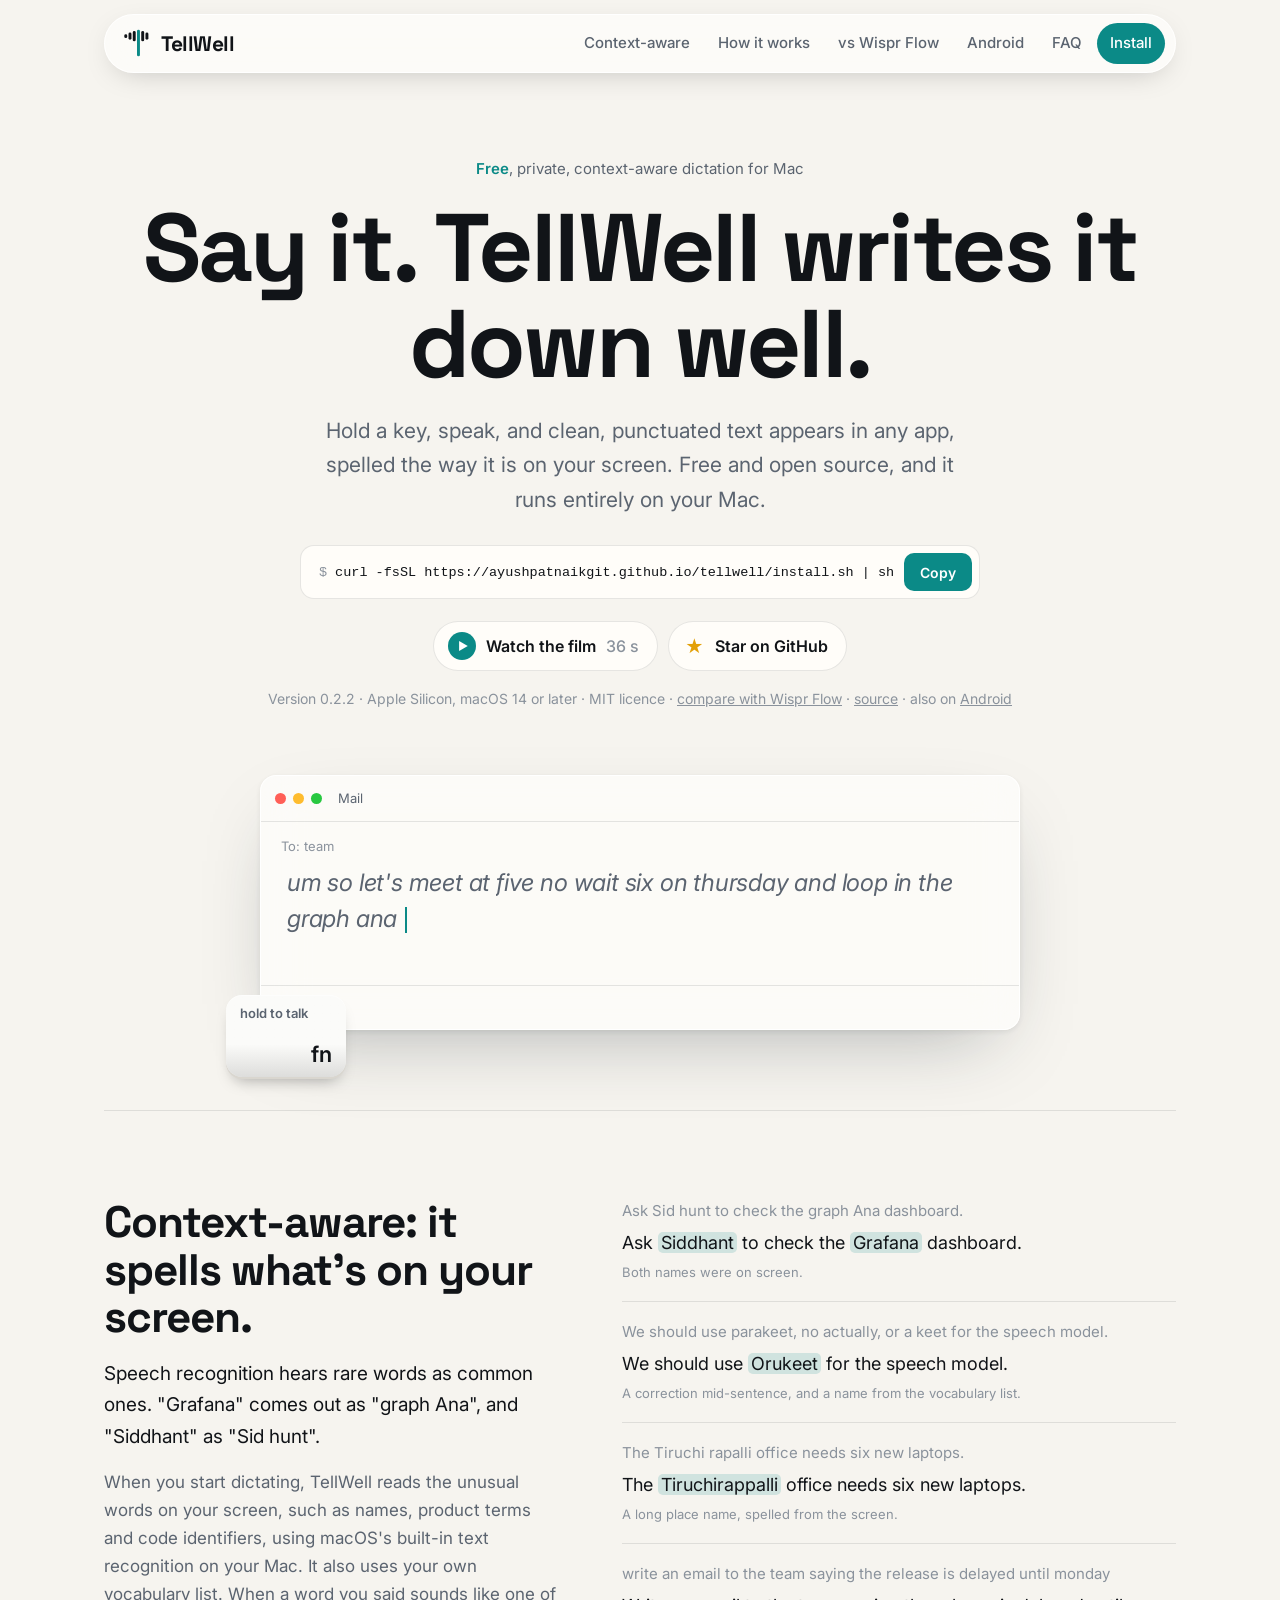
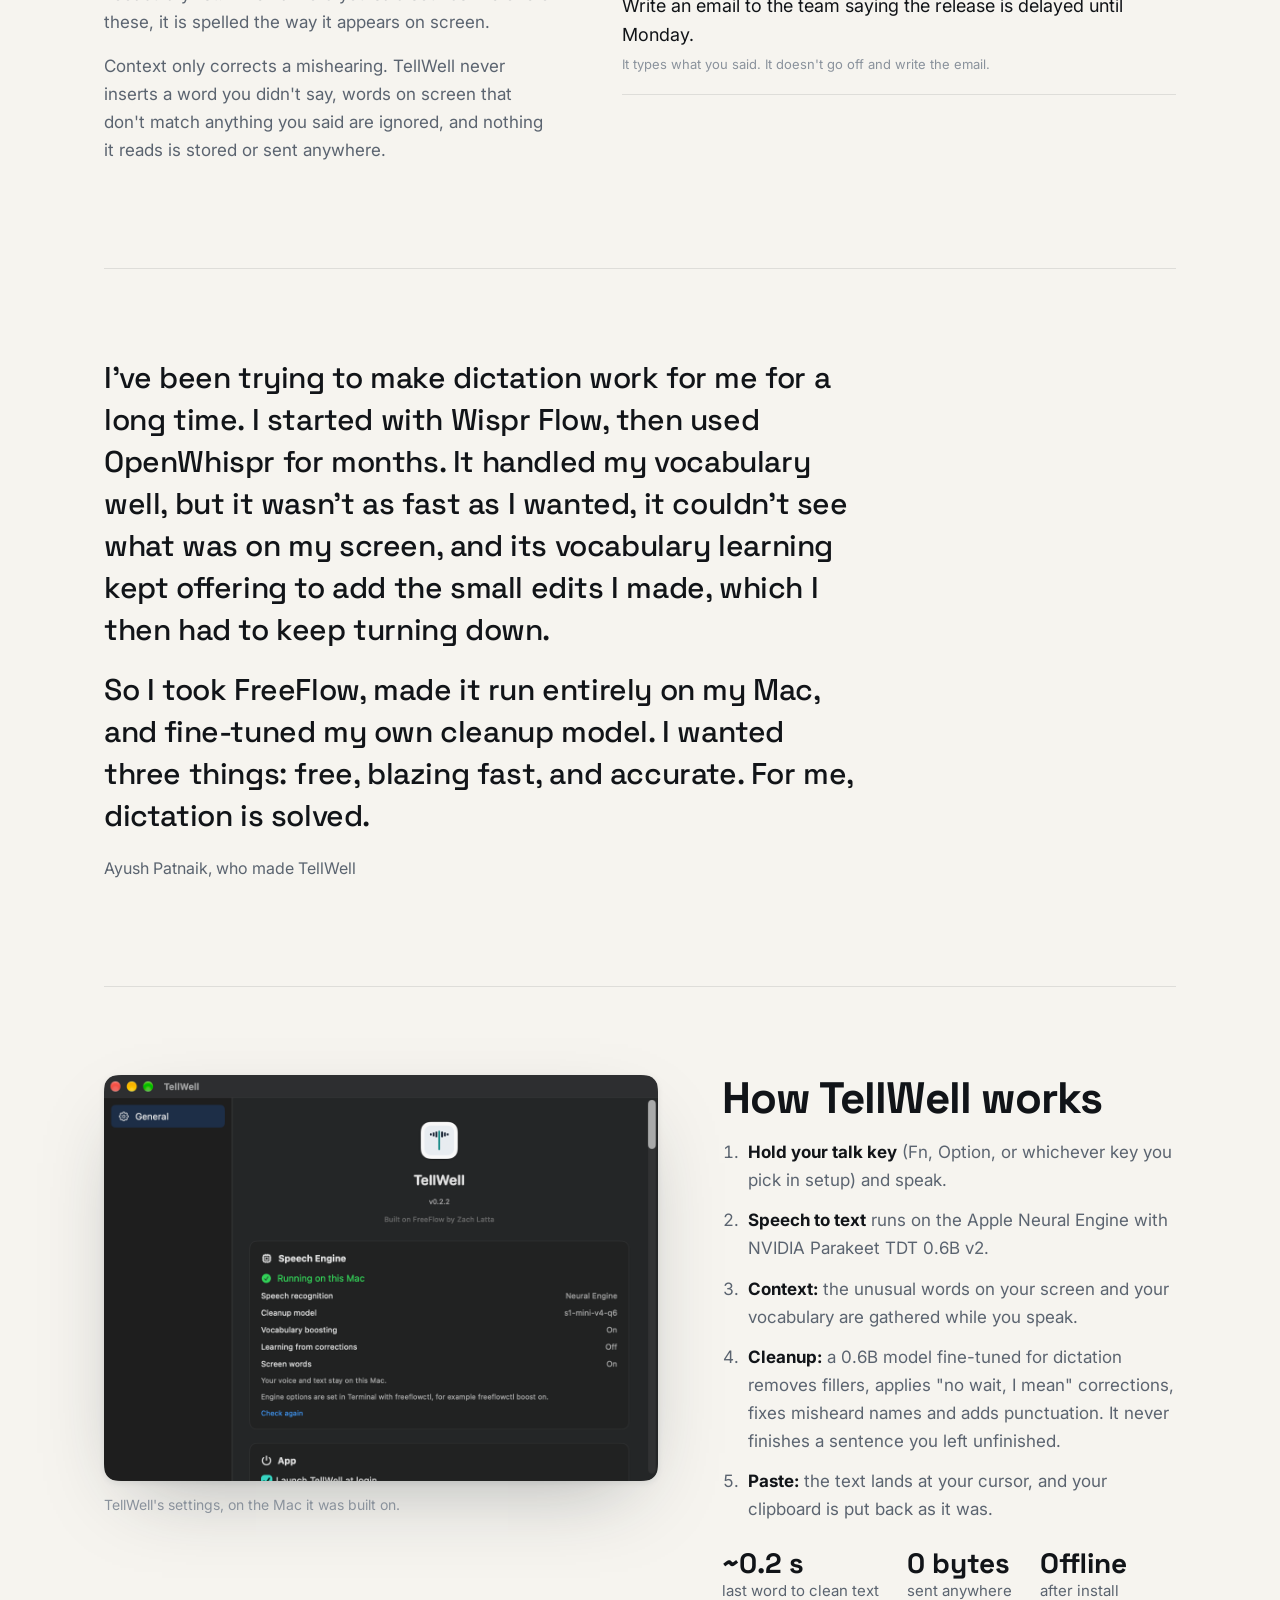
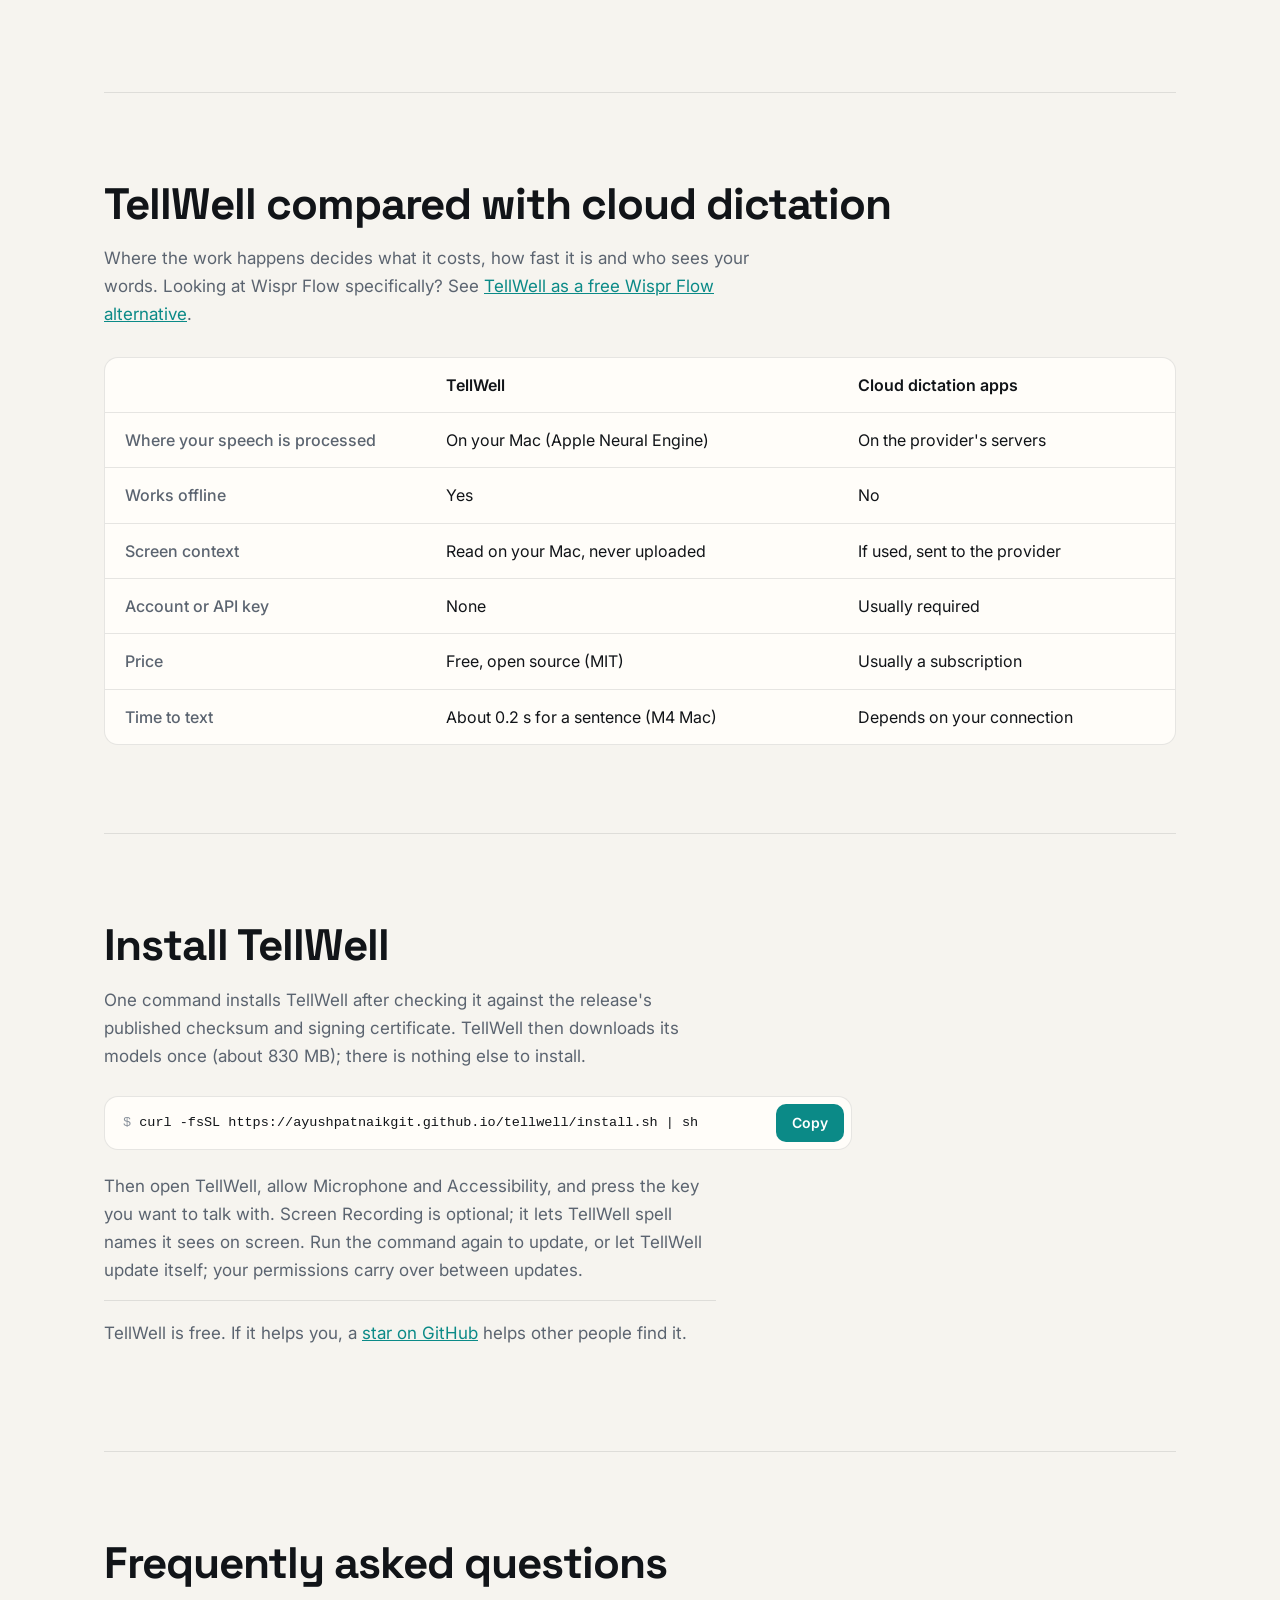
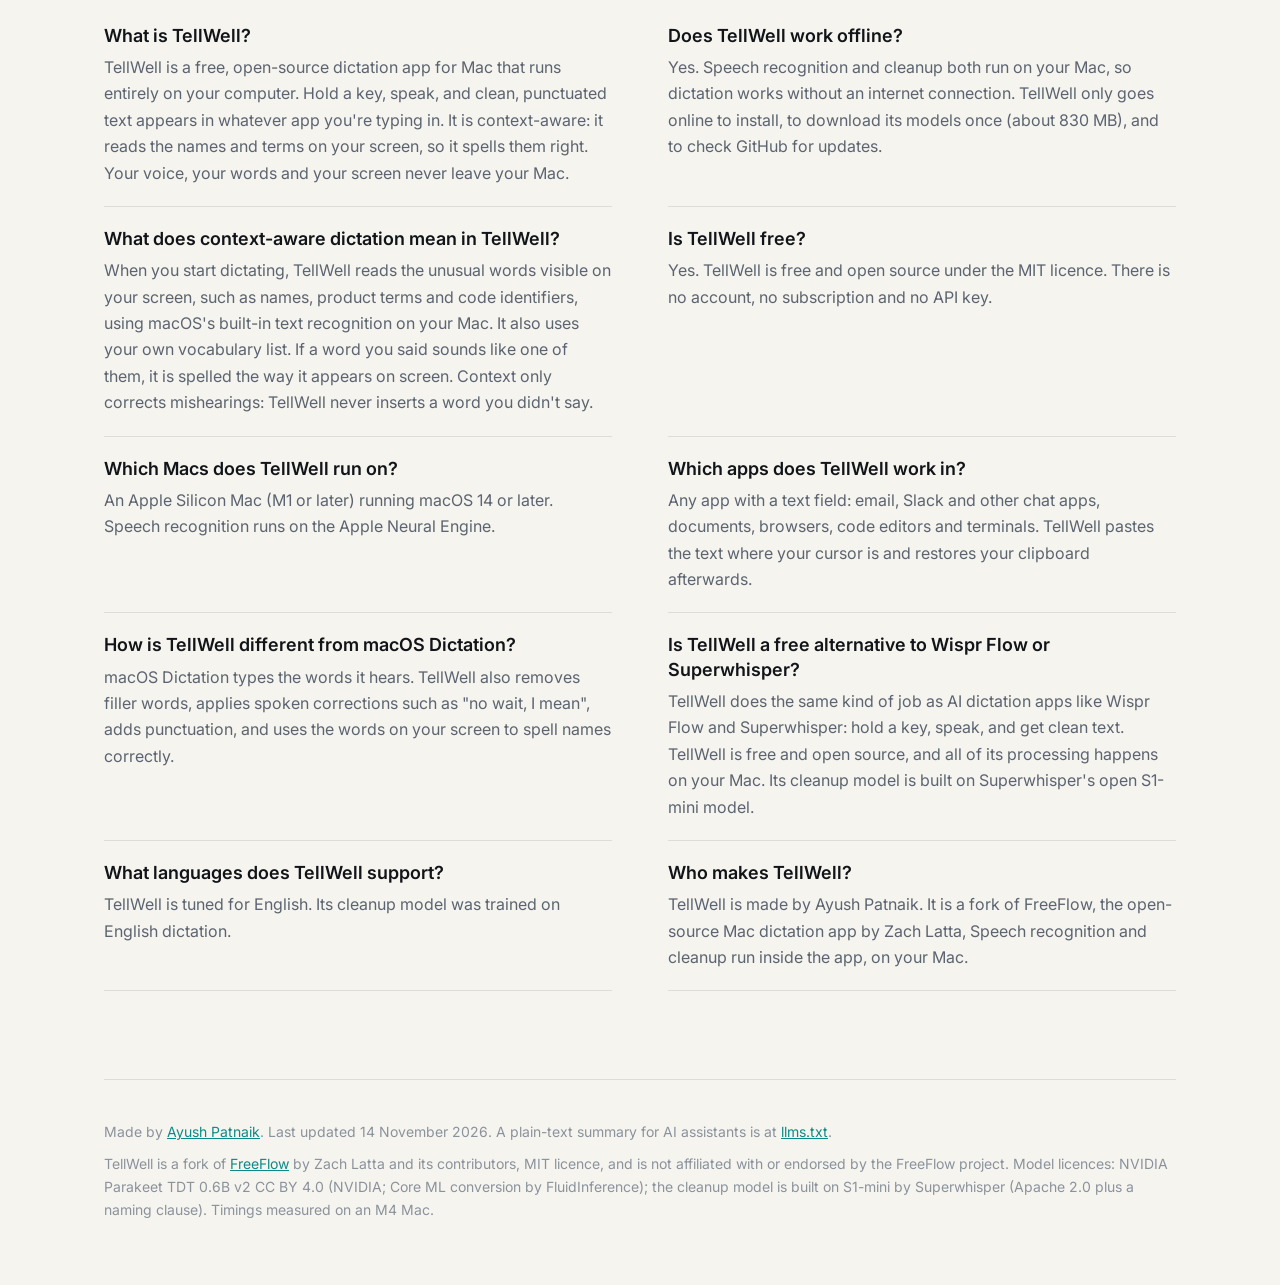
==== docs/index.html @ f181ed1b "Installer and docs: one app, no separate engine install.sh now installs only TellWell (SHA-256 of th" ====
<!doctype html>
<html lang="en">
<head>
<meta charset="utf-8">
<meta name="viewport" content="width=device-width, initial-scale=1">
<title>Free Speech to Text for Mac, Offline &amp; Context-Aware | TellWell</title>
<meta name="description" content="Free speech to text for Mac that runs offline. Hold a key, speak, and clean text appears in any app. Open source, context-aware, no account.">
<link rel="canonical" href="https://ayushpatnaikgit.github.io/tellwell/">
<meta property="og:type" content="website">
<meta property="og:site_name" content="TellWell">
<meta property="og:url" content="https://ayushpatnaikgit.github.io/tellwell/">
<meta property="og:title" content="Free Speech to Text for Mac, Offline &amp; Context-Aware | TellWell">
<meta property="og:description" content="Free speech to text for Mac that runs offline. Hold a key, speak, and clean text appears in any app. Open source, context-aware, no account.">
<meta property="og:image" content="https://ayushpatnaikgit.github.io/tellwell/og.png">
<meta property="og:image:width" content="1200">
<meta property="og:image:height" content="630">
<meta property="og:image:alt" content="TellWell: say it, and clean text appears. Free, private, context-aware dictation for Mac.">
<meta name="twitter:card" content="summary_large_image">
<meta name="twitter:title" content="Free Speech to Text for Mac, Offline &amp; Context-Aware | TellWell">
<meta name="twitter:description" content="Free speech to text for Mac that runs offline. Hold a key, speak, and clean text appears in any app. Open source, context-aware, no account.">
<meta name="twitter:image" content="https://ayushpatnaikgit.github.io/tellwell/og.png">
<meta name="author" content="Ayush Patnaik">
<meta name="theme-color" content="#0b8a87">
<script type="application/ld+json">
{
  "@context": "https://schema.org",
  "@type": "SoftwareApplication",
  "name": "TellWell",
  "url": "https://ayushpatnaikgit.github.io/tellwell/",
  "description": "TellWell is a free, open-source dictation app for Mac that runs entirely on your computer. Hold a key, speak, and clean, punctuated text appears in whatever app you're typing in. It is context-aware: it reads the names and terms on your screen, so it spells them right. Your voice, your words and your screen never leave your Mac.",
  "applicationCategory": "UtilitiesApplication",
  "applicationSubCategory": "Dictation",
  "operatingSystem": "macOS 14 or later (Apple Silicon)",
  "softwareVersion": "0.2.2",
  "dateModified": "2026-11-13",
  "isAccessibleForFree": true,
  "license": "https://opensource.org/license/mit",
  "offers": {
    "@type": "Offer",
    "price": "0",
    "priceCurrency": "USD"
  },
  "downloadUrl": "https://ayushpatnaikgit.github.io/tellwell/#install",
  "installUrl": "https://ayushpatnaikgit.github.io/tellwell/#install",
  "image": "https://ayushpatnaikgit.github.io/tellwell/og.png",
  "featureList": [
    "Offline speech-to-text on the Apple Neural Engine",
    "Context-aware: spells names and terms visible on your screen",
    "Custom vocabulary",
    "Removes filler words and applies spoken corrections",
    "Works in any app; restores your clipboard",
    "No account, subscription or API key"
  ],
  "author": {
    "@type": "Person",
    "name": "Ayush Patnaik",
    "url": "https://github.com/ayushpatnaikgit"
  },
  "isBasedOn": {
    "@type": "SoftwareApplication",
    "name": "FreeFlow",
    "url": "https://github.com/zachlatta/freeflow"
  },
  "sameAs": [
    "https://github.com/ayushpatnaikgit/tellwell"
  ]
}
</script>
<script type="application/ld+json">
{
  "@context": "https://schema.org",
  "@type": "FAQPage",
  "mainEntity": [
    {
      "@type": "Question",
      "name": "What is TellWell?",
      "acceptedAnswer": {
        "@type": "Answer",
        "text": "TellWell is a free, open-source dictation app for Mac that runs entirely on your computer. Hold a key, speak, and clean, punctuated text appears in whatever app you're typing in. It is context-aware: it reads the names and terms on your screen, so it spells them right. Your voice, your words and your screen never leave your Mac."
      }
    },
    {
      "@type": "Question",
      "name": "Does TellWell work offline?",
      "acceptedAnswer": {
        "@type": "Answer",
        "text": "Yes. Speech recognition and cleanup both run on your Mac, so dictation works without an internet connection. TellWell only goes online to install, to download its models once (about 830 MB), and to check GitHub for updates."
      }
    },
    {
      "@type": "Question",
      "name": "What does context-aware dictation mean in TellWell?",
      "acceptedAnswer": {
        "@type": "Answer",
        "text": "When you start dictating, TellWell reads the unusual words visible on your screen, such as names, product terms and code identifiers, using macOS's built-in text recognition on your Mac. It also uses your own vocabulary list. If a word you said sounds like one of them, it is spelled the way it appears on screen. Context only corrects mishearings: TellWell never inserts a word you didn't say."
      }
    },
    {
      "@type": "Question",
      "name": "Is TellWell free?",
      "acceptedAnswer": {
        "@type": "Answer",
        "text": "Yes. TellWell is free and open source under the MIT licence. There is no account, no subscription and no API key."
      }
    },
    {
      "@type": "Question",
      "name": "Which Macs does TellWell run on?",
      "acceptedAnswer": {
        "@type": "Answer",
        "text": "An Apple Silicon Mac (M1 or later) running macOS 14 or later. Speech recognition runs on the Apple Neural Engine."
      }
    },
    {
      "@type": "Question",
      "name": "Which apps does TellWell work in?",
      "acceptedAnswer": {
        "@type": "Answer",
        "text": "Any app with a text field: email, Slack and other chat apps, documents, browsers, code editors and terminals. TellWell pastes the text where your cursor is and restores your clipboard afterwards."
      }
    },
    {
      "@type": "Question",
      "name": "How is TellWell different from macOS Dictation?",
      "acceptedAnswer": {
        "@type": "Answer",
        "text": "macOS Dictation types the words it hears. TellWell also removes filler words, applies spoken corrections such as \"no wait, I mean\", adds punctuation, and uses the words on your screen to spell names correctly."
      }
    },
    {
      "@type": "Question",
      "name": "Is TellWell a free alternative to Wispr Flow or Superwhisper?",
      "acceptedAnswer": {
        "@type": "Answer",
        "text": "TellWell does the same kind of job as AI dictation apps like Wispr Flow and Superwhisper: hold a key, speak, and get clean text. TellWell is free and open source, and all of its processing happens on your Mac. Its cleanup model is built on Superwhisper's open S1-mini model."
      }
    },
    {
      "@type": "Question",
      "name": "What languages does TellWell support?",
      "acceptedAnswer": {
        "@type": "Answer",
        "text": "TellWell is tuned for English. Its cleanup model was trained on English dictation."
      }
    },
    {
      "@type": "Question",
      "name": "Who makes TellWell?",
      "acceptedAnswer": {
        "@type": "Answer",
        "text": "TellWell is made by Ayush Patnaik. It is a fork of FreeFlow, the open-source Mac dictation app by Zach Latta, Speech recognition and cleanup run inside the app, on your Mac."
      }
    }
  ]
}
</script>
<link rel="icon" href="favicon.svg" type="image/svg+xml">
<link rel="preconnect" href="https://fonts.googleapis.com">
<link rel="preconnect" href="https://fonts.gstatic.com" crossorigin>
<link href="https://fonts.googleapis.com/css2?family=Inter:wght@400;500;600&family=Space+Grotesk:wght@600;700&display=swap" rel="stylesheet">
<link rel="stylesheet" href="style.css">
<script type="application/ld+json">
{
  "@context": "https://schema.org",
  "@type": "VideoObject",
  "name": "Free Dictation App for Mac That Runs Locally | TellWell",
  "description": "TellWell is a free, open-source dictation app for Mac that runs completely locally. Hold a key, speak, and clean, punctuated text appears in any app.",
  "thumbnailUrl": "https://ayushpatnaikgit.github.io/tellwell/media/tellwell-film-poster.jpg",
  "uploadDate": "2026-11-14",
  "duration": "PT37S",
  "contentUrl": "https://ayushpatnaikgit.github.io/tellwell/media/tellwell-film.mp4",
  "embedUrl": "https://www.youtube.com/embed/Wg6OifYSCvk"
}
</script>
</head>
<body>
<div class="wrap">
  <header class="bar">
    <a class="brand" href="./" aria-label="TellWell home"><svg width="28" height="28" viewBox="10 8 82 86" aria-hidden="true"><rect class="mark-bar" x="12" y="24" width="9" height="12" rx="4.5"/><rect class="mark-bar" x="25" y="19" width="9" height="22" rx="4.5"/><rect class="mark-bar" x="38" y="14" width="9" height="32" rx="4.5"/><rect class="mark-stem" x="51" y="10" width="9" height="82" rx="4.5"/><rect class="mark-bar" x="64" y="14" width="9" height="32" rx="4.5"/><rect class="mark-bar" x="77" y="19" width="9" height="22" rx="4.5"/></svg>TellWell</a>
    <nav aria-label="Main">
      <a href="#context">Context-aware</a>
      <a href="#how">How it works</a>
      <a href="wispr-flow-alternative/">vs Wispr Flow</a>
      <a href="android/">Android</a>
      <a href="#faq">FAQ</a>
      <a class="nav-cta" href="#install">Install</a>
    </nav>
  </header>

  <main>
    <div class="hero">
      <p class="eyebrow"><b>Free</b>, private, context-aware dictation for Mac</p>
      <h1>Say it. TellWell writes it down well.</h1>
      <p class="lede">Hold a key, speak, and clean, punctuated text appears in any app, spelled the way it is on your screen.
        Free and open source, and it runs entirely on your Mac.</p>
      <div class="cmd"><code id="cmd-hero">curl -fsSL https://ayushpatnaikgit.github.io/tellwell/install.sh <span style="white-space: nowrap">| sh</span></code><button class="copy" type="button" data-copy="cmd-hero">Copy</button></div>
      <div class="hero-actions">
        <button class="watch" type="button" id="watch"><span aria-hidden="true">▶</span> Watch the film <span class="len">36 s</span></button>
        <a class="watch star" href="https://github.com/ayushpatnaikgit/tellwell"><span aria-hidden="true">★</span> Star on GitHub</a>
      </div>
      <dialog id="film" aria-label="TellWell film">
        <button class="close" type="button" id="film-close" aria-label="Close">✕</button>
        <video id="film-video" controls preload="none" playsinline width="1280" height="720">
          <source src="media/tellwell-film.mp4" type="video/mp4">
        </video>
        <p>Also on <a href="https://youtu.be/Wg6OifYSCvk">YouTube</a></p>
      </dialog>
      <p class="fine">Version 0.2.2 · Apple Silicon, macOS 14 or later · MIT licence ·
        <a href="wispr-flow-alternative/">compare with Wispr Flow</a> · <a href="https://github.com/ayushpatnaikgit/tellwell">source</a> ·
        also on <a href="android/">Android</a></p>

      <div class="stage" id="stage" aria-label="Animated example: a spoken sentence is cleaned up as it is typed">
        <div class="window" id="win">
          <div class="titlebar"><span class="dots"><i></i><i></i><i></i></span><span id="app">Mail</span></div>
          <div class="field-label" id="label">To: team</div>
          <div class="field" id="field"><span class="clean">Let&#x27;s meet at 6 on Thursday and loop in the <mark>Grafana</mark> dashboard team.</span></div>
          <div class="statusbar"><span class="wave" aria-hidden="true"><i></i><i></i><i></i><i></i><i></i></span><span class="ctx-tag" id="ctx"></span></div>
        </div>
        <div class="key" id="key" aria-hidden="true"><span>hold to talk</span><span class="glyph">fn</span></div>
      </div>
    </div>

    <section id="context">
      <div class="split">
        <div class="prose">
          <h2>Context-aware: it spells what's on your screen.</h2>
          <p class="lead">Speech recognition hears rare words as common ones. "Grafana" comes out as "graph Ana", and
            "Siddhant" as "Sid hunt".</p>
          <p>When you start dictating, TellWell reads the unusual words on your screen, such as names, product terms and
            code identifiers, using macOS's built-in text recognition on your Mac. It also uses your own vocabulary list.
            When a word you said sounds like one of these, it is spelled the way it appears on screen.</p>
          <p>Context only corrects a mishearing. TellWell never inserts a word you didn't say, words on screen that don't
            match anything you said are ignored, and nothing it reads is stored or sent anywhere.</p>
        </div>
        <ul class="pairs" aria-label="Examples from TellWell's test suite">
          <li><p class="said">Ask Sid hunt to check the graph Ana dashboard.</p><p class="typed">Ask <mark>Siddhant</mark> to check the <mark>Grafana</mark> dashboard.</p><span class="why">Both names were on screen.</span></li>
          <li><p class="said">We should use parakeet, no actually, or a keet for the speech model.</p><p class="typed">We should use <mark>Orukeet</mark> for the speech model.</p><span class="why">A correction mid-sentence, and a name from the vocabulary list.</span></li>
          <li><p class="said">The Tiruchi rapalli office needs six new laptops.</p><p class="typed">The <mark>Tiruchirappalli</mark> office needs six new laptops.</p><span class="why">A long place name, spelled from the screen.</span></li>
          <li><p class="said">write an email to the team saying the release is delayed until monday</p><p class="typed">Write an email to the team saying the release is delayed until Monday.</p><span class="why">It types what you said. It doesn't go off and write the email.</span></li>
        </ul>
      </div>
    </section>

    <section id="why">
      <div class="note-block">
        <blockquote>
          <p>I've been trying to make dictation work for me for a long time. I started with Wispr Flow, then used
            OpenWhispr for months. It handled my vocabulary well, but it wasn't as fast as I wanted, it couldn't see
            what was on my screen, and its vocabulary learning kept offering to add the small edits I made, which I then
            had to keep turning down.</p>
          <p>So I took FreeFlow, made it run entirely on my Mac, and fine-tuned my own cleanup model. I wanted three
            things: free, blazing fast, and accurate. For me, dictation is solved.</p>
        </blockquote>
        <p class="signoff">Ayush Patnaik, who made TellWell</p>
      </div>
    </section>

    <section id="how">
      <div class="split flip">
        <figure class="shot">
          <img src="img/settings.png" width="1200" height="880" loading="lazy" alt="TellWell's settings window showing the speech engine running on this Mac: speech recognition on the Neural Engine, the cleanup model and screen words.">
          <figcaption>TellWell's settings, on the Mac it was built on.</figcaption>
        </figure>
        <div class="prose">
          <h2>How TellWell works</h2>
          <ol class="steps">
            <li><b>Hold your talk key</b> (Fn, Option, or whichever key you pick in setup) and speak.</li>
            <li><b>Speech to text</b> runs on the Apple Neural Engine with NVIDIA Parakeet TDT 0.6B v2.</li>
            <li><b>Context:</b> the unusual words on your screen and your vocabulary are gathered while you speak.</li>
            <li><b>Cleanup:</b> a 0.6B model fine-tuned for dictation removes fillers, applies "no wait, I mean"
              corrections, fixes misheard names and adds punctuation. It never finishes a sentence you left unfinished.</li>
            <li><b>Paste:</b> the text lands at your cursor, and your clipboard is put back as it was.</li>
          </ol>
          <ul class="numbers">
            <li><b>~0.2 s</b>last word to clean text</li>
            <li><b>0 bytes</b>sent anywhere</li>
            <li><b>Offline</b>after install</li>
          </ul>
        </div>
      </div>
    </section>

    <section id="compare">
      <h2>TellWell compared with cloud dictation</h2>
      <p class="sub">Where the work happens decides what it costs, how fast it is and who sees your words. Looking at Wispr
        Flow specifically? See <a href="wispr-flow-alternative/">TellWell as a free Wispr Flow alternative</a>.</p>
      <div class="table-wrap">
        <table>
          <thead><tr><th scope="col"></th><th scope="col">TellWell</th><th scope="col">Cloud dictation apps</th></tr></thead>
          <tbody>
            <tr><th scope="row">Where your speech is processed</th><td>On your Mac (Apple Neural Engine)</td><td>On the provider's servers</td></tr>
            <tr><th scope="row">Works offline</th><td>Yes</td><td>No</td></tr>
            <tr><th scope="row">Screen context</th><td>Read on your Mac, never uploaded</td><td>If used, sent to the provider</td></tr>
            <tr><th scope="row">Account or API key</th><td>None</td><td>Usually required</td></tr>
            <tr><th scope="row">Price</th><td>Free, open source (MIT)</td><td>Usually a subscription</td></tr>
            <tr><th scope="row">Time to text</th><td>About 0.2 s for a sentence (M4 Mac)</td><td>Depends on your connection</td></tr>
          </tbody>
        </table>
      </div>
    </section>

    <section id="install">
      <div class="prose">
        <h2>Install TellWell</h2>
        <p>One command installs TellWell after checking it against the release's published checksum and signing
          certificate. TellWell then downloads its models once (about 830 MB); there is nothing else to install.</p>
        <div class="cmd" style="margin: 26px 0 22px"><code id="cmd">curl -fsSL https://ayushpatnaikgit.github.io/tellwell/install.sh <span style="white-space: nowrap">| sh</span></code><button class="copy" type="button" data-copy="cmd">Copy</button></div>
        <p>Then open TellWell, allow Microphone and Accessibility, and press the key you want to talk with. Screen
          Recording is optional; it lets TellWell spell names it sees on screen. Run the command again to update, or let
          TellWell update itself; your permissions carry over between updates.</p>
        <p class="star-ask">TellWell is free. If it helps you, a <a href="https://github.com/ayushpatnaikgit/tellwell">star on GitHub</a> helps other people find it.</p>
      </div>
    </section>

    <section id="faq">
      <h2>Frequently asked questions</h2>
      <div class="faq">
        <div><h3>What is TellWell?</h3><p>TellWell is a free, open-source dictation app for Mac that runs entirely on your computer. Hold a key, speak, and clean, punctuated text appears in whatever app you&#x27;re typing in. It is context-aware: it reads the names and terms on your screen, so it spells them right. Your voice, your words and your screen never leave your Mac.</p></div>
        <div><h3>Does TellWell work offline?</h3><p>Yes. Speech recognition and cleanup both run on your Mac, so dictation works without an internet connection. TellWell only goes online to install, to download its models once (about 830 MB), and to check GitHub for updates.</p></div>
        <div><h3>What does context-aware dictation mean in TellWell?</h3><p>When you start dictating, TellWell reads the unusual words visible on your screen, such as names, product terms and code identifiers, using macOS&#x27;s built-in text recognition on your Mac. It also uses your own vocabulary list. If a word you said sounds like one of them, it is spelled the way it appears on screen. Context only corrects mishearings: TellWell never inserts a word you didn&#x27;t say.</p></div>
        <div><h3>Is TellWell free?</h3><p>Yes. TellWell is free and open source under the MIT licence. There is no account, no subscription and no API key.</p></div>
        <div><h3>Which Macs does TellWell run on?</h3><p>An Apple Silicon Mac (M1 or later) running macOS 14 or later. Speech recognition runs on the Apple Neural Engine.</p></div>
        <div><h3>Which apps does TellWell work in?</h3><p>Any app with a text field: email, Slack and other chat apps, documents, browsers, code editors and terminals. TellWell pastes the text where your cursor is and restores your clipboard afterwards.</p></div>
        <div><h3>How is TellWell different from macOS Dictation?</h3><p>macOS Dictation types the words it hears. TellWell also removes filler words, applies spoken corrections such as &quot;no wait, I mean&quot;, adds punctuation, and uses the words on your screen to spell names correctly.</p></div>
        <div><h3>Is TellWell a free alternative to Wispr Flow or Superwhisper?</h3><p>TellWell does the same kind of job as AI dictation apps like Wispr Flow and Superwhisper: hold a key, speak, and get clean text. TellWell is free and open source, and all of its processing happens on your Mac. Its cleanup model is built on Superwhisper&#x27;s open S1-mini model.</p></div>
        <div><h3>What languages does TellWell support?</h3><p>TellWell is tuned for English. Its cleanup model was trained on English dictation.</p></div>
        <div><h3>Who makes TellWell?</h3><p>TellWell is made by Ayush Patnaik. It is a fork of FreeFlow, the open-source Mac dictation app by Zach Latta, Speech recognition and cleanup run inside the app, on your Mac.</p></div>
      </div>
    </section>
  </main>

  <footer>
    <p>Made by <a href="https://github.com/ayushpatnaikgit">Ayush Patnaik</a>. Last updated
      <time datetime="2026-11-14">14 November 2026</time>. A plain-text summary for AI assistants is at
      <a href="llms.txt">llms.txt</a>.</p>
    <p>TellWell is a fork of <a href="https://github.com/zachlatta/freeflow">FreeFlow</a> by Zach Latta and its contributors,
      MIT licence, and is not affiliated with or endorsed by the FreeFlow project. Model licences: NVIDIA Parakeet TDT 0.6B v2
      CC BY 4.0 (NVIDIA; Core ML conversion by FluidInference); the cleanup model is built on S1-mini by Superwhisper (Apache 2.0 plus a naming clause). Timings measured
      on an M4 Mac.</p>
  </footer>
</div>
<script>
  document.querySelectorAll(".copy").forEach(function (button) {
    button.addEventListener("click", function () {
      var text = document.getElementById(button.dataset.copy).textContent;
      function done(ok) { button.textContent = ok ? "Copied" : "Select and copy"; setTimeout(function () { button.textContent = "Copy"; }, 1600); }
      if (navigator.clipboard) { navigator.clipboard.writeText(text).then(function () { done(true); }, function () { done(false); }); } else { done(false); }
    });
  });

  // The film opens in a dialog and plays; closing pauses it.
  (function () {
    var dlg = document.getElementById("film"), vid = document.getElementById("film-video");
    if (!dlg || !dlg.showModal) return;
    document.getElementById("watch").addEventListener("click", function () { dlg.showModal(); vid.play().catch(function () {}); });
    document.getElementById("film-close").addEventListener("click", function () { dlg.close(); });
    dlg.addEventListener("click", function (e) { if (e.target === dlg) dlg.close(); });
    dlg.addEventListener("close", function () { vid.pause(); });
  })();

  // The demo: press the key, type what was said, then clean it up the way TellWell does.
  (function () {
    if (window.matchMedia("(prefers-reduced-motion: reduce)").matches) return;
    var SCENES = [{"app": "Mail", "label": "To: team", "ctx": "Seen on screen: Grafana", "tokens": [["um", ""], ["so", ""], ["let's", "Let's"], ["meet", "meet"], ["at", "at"], ["five", ""], ["no", ""], ["wait", ""], ["six", "6"], ["on", "on"], ["thursday", "Thursday"], ["and", "and"], ["loop", "loop"], ["in", "in"], ["the", "the"], ["graph ana", "Grafana", "ctx"], ["dashboard", "dashboard"], ["team", "team."]]}, {"app": "Messages", "label": "To: Priya", "ctx": null, "tokens": [["can", "Can"], ["you", "you"], ["can", ""], ["you", ""], ["send", "send"], ["me", "me"], ["the", "the"], ["the", ""], ["slides", "slides"], ["from", "from"], ["yesterday's", "yesterday's"], ["talk", "talk?"]]}, {"app": "Notes", "label": "Deploy checklist", "ctx": "Seen on screen: OAuth", "tokens": [["use", "Use"], ["kubectl", "kubectl"], ["get", "get"], ["pods", "pods"], ["dash n", "-n", "ctx"], ["staging", "staging"], ["to", "to"], ["check", "check"], ["if", "if"], ["the", "the"], ["oauth", "OAuth", "ctx"], ["proxy", "proxy"], ["restarted", "restarted."]]}];
    var stage = document.getElementById("stage"), key = document.getElementById("key");
    var field = document.getElementById("field"), app = document.getElementById("app"), label = document.getElementById("label");
    var ctx = document.getElementById("ctx");
    function wait(ms) { return new Promise(function (r) { setTimeout(r, ms); }); }
    function el(tag, cls, text) { var e = document.createElement(tag); if (cls) e.className = cls; if (text != null) e.textContent = text; return e; }

    async function play(scene) {
      app.textContent = scene.app; label.textContent = scene.label; ctx.textContent = scene.ctx || ""; ctx.classList.remove("show");
      field.textContent = "";
      var line = el("span", "raw"), caret = el("span", "caret"), toks = [];
      field.appendChild(line); field.appendChild(caret);
      await wait(500);
      key.classList.add("down"); stage.classList.add("listening");
      for (var i = 0; i < scene.tokens.length; i++) {
        var t = scene.tokens[i], tok = el("span", "tok");
        tok.appendChild(el("span", "old", t[0])); tok.appendChild(el("span", "new", t[1]));
        if (t[2] === "ctx") tok.classList.add("ctx");
        line.appendChild(tok); line.appendChild(document.createTextNode(" "));
        toks.push([tok, t]);
        await wait(110 + Math.random() * 90);
      }
      await wait(350);
      key.classList.remove("down"); stage.classList.remove("listening");
      await wait(300);
      line.className = "clean";
      if (scene.ctx) ctx.classList.add("show");
      for (var j = 0; j < toks.length; j++) {
        var tk = toks[j][0], tt = toks[j][1];
        if (!tt[1]) { tk.classList.add("drop"); (function (x) { setTimeout(function () { x.classList.add("gone"); if (x.nextSibling) x.nextSibling.remove(); }, 380); })(tk); }
        else if (tt[1] !== tt[0]) tk.classList.add("swapped");
        await wait(45);
      }
      await wait(3200);
    }

    async function loop() { for (var n = 0; ; n = (n + 1) % SCENES.length) await play(SCENES[n]); }
    loop();

  })();
</script>
</body>
</html>
---- docs/style.css ----
/* TellWell website. Editorial layout; glass only where it means something (the demo window, the nav). */
:root {
  --ink: #111418;
  --muted: #5b6470;
  --faint: #8a929c;
  --accent: #0b8a87;
  --accent-ink: #ffffff;
  --bg: #f6f4ef;
  --paper: #fffdf9;
  --line: rgba(17, 20, 24, 0.10);
  --glass: rgba(255, 255, 255, 0.62);
  --glass-edge: rgba(255, 255, 255, 0.9);
  --shadow: 0 30px 80px -30px rgba(30, 40, 50, 0.35), 0 2px 6px rgba(30, 40, 50, 0.08);
  --mark: rgba(11, 138, 135, 0.16);
  --strike: #c0392b;
  --key-top: #fbfbf9;
  --key-side: #d9d6cf;
}
@media (prefers-color-scheme: dark) {
  :root {
    --ink: #eef0f2;
    --muted: #a3abb5;
    --faint: #737c87;
    --accent: #2dd4bf;
    --accent-ink: #03211f;
    --bg: #0e1013;
    --paper: #16191d;
    --line: rgba(255, 255, 255, 0.09);
    --glass: rgba(30, 34, 40, 0.62);
    --glass-edge: rgba(255, 255, 255, 0.12);
    --shadow: 0 30px 80px -30px rgba(0, 0, 0, 0.8), 0 2px 6px rgba(0, 0, 0, 0.4);
    --mark: rgba(45, 212, 191, 0.2);
    --strike: #ff7b6b;
    --key-top: #2b2f35;
    --key-side: #15181c;
  }
}

* { box-sizing: border-box; }
html { scroll-behavior: smooth; scroll-padding-top: 96px; }
body { margin: 0; background: var(--bg); color: var(--ink); font: 17px/1.65 Inter, system-ui, -apple-system, sans-serif; -webkit-font-smoothing: antialiased; }
a { color: var(--accent); }
code { font: 0.9em ui-monospace, SFMono-Regular, Menlo, monospace; }
.wrap { max-width: 1120px; margin: 0 auto; padding: 0 24px; }
h1 { font: 700 clamp(42px, 6.4vw, 76px)/1.0 'Space Grotesk', Inter, sans-serif; letter-spacing: -2px; margin: 0 0 22px; }
h2 { font: 700 clamp(30px, 4vw, 44px)/1.08 'Space Grotesk', Inter, sans-serif; letter-spacing: -1px; margin: 0 0 16px; }
h3 { font: 600 18px/1.35 Inter, sans-serif; margin: 0 0 6px; }

/* Floating glass navigation */
header.bar {
  position: sticky; top: 14px; z-index: 20;
  display: flex; align-items: center; justify-content: space-between; gap: 16px; flex-wrap: wrap;
  margin: 14px 0 0; padding: 8px 10px 8px 18px; border-radius: 999px;
  background: var(--glass); border: 1px solid var(--glass-edge); box-shadow: 0 8px 30px -12px rgba(0,0,0,0.25);
  -webkit-backdrop-filter: blur(22px) saturate(180%); backdrop-filter: blur(22px) saturate(180%);
}
.brand { display: flex; align-items: center; gap: 10px; text-decoration: none; color: var(--ink); font: 700 21px/1 'Space Grotesk', Inter, sans-serif; letter-spacing: -0.5px; }
.mark-bar { fill: var(--ink); } .mark-stem { fill: var(--accent); }
nav { display: flex; gap: 2px; flex-wrap: wrap; }
nav a { color: var(--muted); text-decoration: none; font-weight: 500; font-size: 15px; padding: 8px 13px; border-radius: 999px; }
nav a:hover { color: var(--ink); }
nav a.nav-cta { color: var(--accent-ink); background: var(--accent); }

/* Hero */
.hero { display: flex; flex-direction: column; align-items: center; text-align: center; padding: 84px 0 40px; }
.hero h1 { max-width: 11em; font-size: clamp(46px, 7.6vw, 96px); letter-spacing: -2.6px; }
.hero .lede { margin-left: auto; margin-right: auto; max-width: 32em; font-size: 21px; }
.hero .cmd { margin: 0 auto; text-align: left; }
.hero .fine a { color: var(--faint); }
.eyebrow { margin: 0 0 18px; font-size: 15px; color: var(--muted); }
.eyebrow b { color: var(--accent); font-weight: 600; }
.lede { font-size: 19px; color: var(--muted); margin: 0 0 28px; max-width: 34em; }
.links { display: flex; gap: 22px; flex-wrap: wrap; margin-top: 18px; font-weight: 500; }
.links a { text-decoration: none; }
.links a:hover { text-decoration: underline; }
.fine { font-size: 14px; color: var(--faint); margin: 16px 0 0; }

/* Install command */
.cmd { display: flex; align-items: center; gap: 10px; flex-wrap: wrap; max-width: 44em; padding: 7px 7px 7px 18px; border-radius: 14px; background: var(--paper); border: 1px solid var(--line); }
.cmd code { flex: 1 1 16em; min-width: 0; padding: 6px 0; font-size: 13.5px; color: var(--ink); overflow-wrap: anywhere; }
.cmd code::before { content: "$ "; color: var(--faint); user-select: none; }
.copy { flex: none; min-height: 38px; padding: 6px 16px; border-radius: 10px; border: 0; background: var(--accent); color: var(--accent-ink); font: 600 14px Inter, sans-serif; cursor: pointer; }

/* 3D demo stage */
.stage { position: relative; width: 100%; max-width: 760px; margin: 64px auto 40px; text-align: left; }
.window {
  position: relative; width: 100%; margin: 0 auto;
  border-radius: 16px; overflow: hidden;
  background: var(--glass); border: 1px solid var(--glass-edge); box-shadow: var(--shadow);
  -webkit-backdrop-filter: blur(24px) saturate(170%); backdrop-filter: blur(24px) saturate(170%);
}
.titlebar { display: flex; align-items: center; gap: 8px; padding: 12px 14px; border-bottom: 1px solid var(--line); font-size: 13px; color: var(--muted); }
.dots { display: flex; gap: 7px; margin-right: 8px; }
.dots i { width: 11px; height: 11px; border-radius: 50%; background: #ff5f57; }
.dots i:nth-child(2) { background: #febc2e; } .dots i:nth-child(3) { background: #28c840; }
.field-label { padding: 14px 20px 0; font-size: 13px; color: var(--faint); }
.field { min-height: 128px; padding: 8px 26px 22px; font-size: 24px; line-height: 1.5; letter-spacing: -0.2px; }
.raw .tok { color: var(--muted); font-style: italic; }
.tok { display: inline-block; white-space: pre; transition: opacity 0.35s, max-width 0.45s 0.15s, color 0.3s; max-width: 20em; vertical-align: bottom; overflow: hidden; }
.tok.drop { color: var(--strike); text-decoration: line-through; }
.tok.gone { opacity: 0; max-width: 0; }
.tok .new { display: none; }
.tok.swapped .old { display: none; }
.tok.swapped .new { display: inline; }
.tok.ctx.swapped .new { background: var(--mark); border-radius: 5px; padding: 0 3px; }
.clean .tok, .clean .tok span { color: var(--ink); font-style: normal; }
.caret { display: inline-block; width: 2px; height: 1.1em; margin-left: 2px; background: var(--accent); vertical-align: text-bottom; animation: blink 1s steps(1) infinite; }
@keyframes blink { 50% { opacity: 0; } }
.statusbar { display: flex; align-items: center; justify-content: space-between; gap: 12px; padding: 10px 16px; border-top: 1px solid var(--line); font-size: 13px; color: var(--faint); min-height: 44px; }
.wave { display: flex; gap: 3px; align-items: center; height: 20px; }
.wave i { width: 3px; height: 4px; border-radius: 2px; background: var(--accent); opacity: 0.35; transition: height 0.15s, opacity 0.2s; }
.listening .wave i { opacity: 1; animation: talk 0.9s ease-in-out infinite; }
.listening .wave i:nth-child(2) { animation-delay: -0.2s; } .listening .wave i:nth-child(3) { animation-delay: -0.45s; }
.listening .wave i:nth-child(4) { animation-delay: -0.1s; } .listening .wave i:nth-child(5) { animation-delay: -0.6s; }
@keyframes talk { 0%, 100% { height: 4px; } 50% { height: 18px; } }
.ctx-tag { opacity: 0; transform: translateY(4px); transition: opacity 0.3s, transform 0.3s; color: var(--accent); font-weight: 500; }
.ctx-tag.show { opacity: 1; transform: none; }

/* The talk key */
.key {
  position: absolute; left: -34px; bottom: -40px; z-index: 2;
  width: 120px; height: 82px; border-radius: 16px;
  display: flex; flex-direction: column; justify-content: space-between; padding: 10px 14px;
  background: linear-gradient(180deg, var(--key-top), var(--key-top) 60%, color-mix(in srgb, var(--key-top) 88%, #000));
  box-shadow: 0 9px 0 var(--key-side), 0 22px 30px -10px rgba(0,0,0,0.35), inset 0 1px 0 rgba(255,255,255,0.6);
  transition: transform 0.12s, box-shadow 0.12s; font: 600 13px Inter, sans-serif; color: var(--muted);
}
.key .glyph { font-size: 22px; color: var(--ink); align-self: flex-end; }
.key.down { transform: translateY(7px); box-shadow: 0 2px 0 var(--key-side), 0 10px 16px -8px rgba(0,0,0,0.35), inset 0 1px 0 rgba(255,255,255,0.4); }
.key-caption { position: absolute; left: 4%; bottom: -44px; font-size: 13px; color: var(--faint); }

/* Sections */
section { padding: 88px 0; border-top: 1px solid var(--line); }
.split { display: grid; grid-template-columns: minmax(0, 0.9fr) minmax(0, 1.1fr); gap: 64px; align-items: start; }
.split.flip { grid-template-columns: minmax(0, 1.1fr) minmax(0, 0.9fr); }
.prose p { margin: 0 0 16px; color: var(--muted); max-width: 36em; }
.prose p.lead { color: var(--ink); font-size: 19px; }

/* Before/after list: hairlines, not cards */
.pairs { margin: 0; padding: 0; list-style: none; }
.pairs li { padding: 18px 0; border-bottom: 1px solid var(--line); }
.pairs li:first-child { padding-top: 0; }
.pairs .said { color: var(--faint); font-size: 15px; margin: 0 0 4px; }
.pairs .said s { color: var(--strike); }
.pairs .typed { margin: 0; font-size: 18px; }
mark { background: var(--mark); color: var(--ink); border-radius: 5px; padding: 0 3px; }
.pairs .why { display: block; margin-top: 4px; font-size: 13px; color: var(--faint); }

/* Maker's note */
.note-block { max-width: 760px; }
.note-block blockquote { margin: 0; font: 500 clamp(22px, 2.6vw, 30px)/1.4 'Space Grotesk', Inter, sans-serif; letter-spacing: -0.4px; }
.note-block blockquote p { margin: 0 0 18px; }
.signoff { color: var(--muted); font-size: 16px; }

/* Screenshot */
.shot { margin: 0; }
.shot img { width: 100%; height: auto; display: block; border-radius: 14px; box-shadow: var(--shadow); }
.shot figcaption { margin-top: 12px; font-size: 14px; color: var(--faint); }
ol.steps { margin: 0; padding-left: 22px; color: var(--muted); }
ol.steps li { margin: 0 0 12px; padding-left: 4px; }
ol.steps b { color: var(--ink); }
.numbers { display: flex; flex-wrap: wrap; gap: 8px 28px; margin: 24px 0 0; padding: 0; list-style: none; }
.numbers li { color: var(--muted); font-size: 15px; }
.numbers b { display: block; font: 700 28px/1.15 'Space Grotesk', Inter, sans-serif; color: var(--ink); }

/* Table */
.table-wrap { overflow-x: auto; border-radius: 14px; border: 1px solid var(--line); background: var(--paper); }
table { width: 100%; border-collapse: collapse; font-size: 16px; min-width: 560px; }
th, td { text-align: left; padding: 14px 20px; border-bottom: 1px solid var(--line); vertical-align: top; }
thead th { font-weight: 600; }
tbody tr:last-child th, tbody tr:last-child td { border-bottom: 0; }
tbody th { font-weight: 500; color: var(--muted); width: 30%; }
.table-note, .sub { color: var(--muted); }
.table-note { font-size: 14px; margin: 12px 2px 0; }
.sub { max-width: 40em; margin: 0 0 28px; }

/* FAQ: two columns of hairline rows */
.faq { display: grid; grid-template-columns: repeat(2, minmax(0, 1fr)); column-gap: 56px; }
.faq > div { padding: 20px 0; border-bottom: 1px solid var(--line); }
.faq p { margin: 0; color: var(--muted); font-size: 16px; }

/* Comparison page bits */
.kicker { margin: 0 0 16px; font-size: 15px; color: var(--accent); font-weight: 600; }
.demo { border-radius: 16px; padding: 18px 20px; background: var(--paper); border: 1px solid var(--line); }
.demo .row { padding: 10px 0; border-bottom: 1px solid var(--line); }
.demo .row:last-child { border-bottom: 0; }
.demo small { display: block; font-size: 12px; font-weight: 600; color: var(--faint); margin-bottom: 2px; }
.demo s { color: var(--strike); }
.cta { display: flex; gap: 12px; flex-wrap: wrap; }
.btn { display: inline-flex; align-items: center; min-height: 46px; padding: 11px 20px; border-radius: 12px; font-weight: 600; text-decoration: none; color: var(--ink); background: var(--paper); border: 1px solid var(--line); }
.btn.primary { background: var(--accent); color: var(--accent-ink); border-color: transparent; }
.verdict { display: grid; grid-template-columns: repeat(2, minmax(0, 1fr)); gap: 56px; }
.verdict ul { margin: 8px 0 0; padding-left: 20px; color: var(--muted); }
.verdict li { margin: 6px 0; }
.answer { max-width: 46em; font-size: 18px; color: var(--muted); margin: 0; }
.crumbs { font-size: 14px; color: var(--faint); margin: 28px 0 0; }
.crumbs a { color: var(--faint); }

footer { padding: 40px 0 56px; color: var(--faint); font-size: 14px; border-top: 1px solid var(--line); }
footer p { margin: 0 0 8px; }

@media (max-width: 900px) {
  .hero, .split, .split.flip, .verdict { grid-template-columns: minmax(0, 1fr); gap: 36px; }
  .faq { grid-template-columns: minmax(0, 1fr); }
  .stage { min-height: 380px; margin-bottom: 40px; }
  header.bar { border-radius: 24px; }
  nav a { padding: 6px 9px; }
  section { padding: 64px 0; }
}
@media (prefers-reduced-motion: reduce) {
  .caret, .listening .wave i { animation: none; }
}
@media (prefers-reduced-transparency: reduce) {
  header.bar, .window { -webkit-backdrop-filter: none; backdrop-filter: none; background: var(--paper); }
}
.hero .cta { justify-content: center; margin-bottom: 8px; }
.hero .demo { margin-top: 36px; width: 100%; max-width: 560px; text-align: left; }

/* The film: a button in the hero opens it in a dialog */
.watch { display: inline-flex; align-items: center; gap: 10px; margin: 22px auto 0; padding: 10px 18px 10px 14px; border-radius: 999px; border: 1px solid var(--line); background: var(--paper); color: var(--ink); font: 600 16px Inter, sans-serif; cursor: pointer; }
.watch span[aria-hidden] { display: inline-flex; align-items: center; justify-content: center; width: 28px; height: 28px; border-radius: 50%; background: var(--accent); color: var(--accent-ink); font-size: 11px; padding-left: 2px; box-sizing: border-box; }
.watch .len { color: var(--faint); font-weight: 500; }
.watch:hover { border-color: var(--accent); }
dialog#film { width: min(1000px, 94vw); padding: 0; border: 0; border-radius: 16px; background: #000; overflow: visible; }
dialog#film::backdrop { background: rgba(8, 10, 14, 0.82); }
dialog#film video { display: block; width: 100%; height: auto; border-radius: 16px; }
dialog#film p { position: absolute; left: 0; right: 0; bottom: -40px; margin: 0; text-align: center; font-size: 14px; color: #cfd6de; }
dialog#film p a { color: #cfd6de; }
dialog#film .close { position: absolute; right: -6px; top: -46px; width: 36px; height: 36px; border-radius: 50%; border: 0; background: rgba(255,255,255,0.14); color: #fff; font-size: 16px; cursor: pointer; }
.hero-actions { display: flex; gap: 10px; justify-content: center; flex-wrap: wrap; margin-top: 22px; }
.hero-actions .watch { margin: 0; text-decoration: none; }
.watch.star span[aria-hidden] { background: transparent; color: #e3a008; font-size: 18px; width: 22px; padding: 0; }
.star-ask { margin-top: 22px; padding-top: 18px; border-top: 1px solid var(--line); }

/* Android page: a large download button and a portrait demo video */
.btn.big { min-height: 60px; padding: 16px 34px; font-size: 19px; border-radius: 16px; }
.hero-actions + .hero-actions { margin-top: 14px; }
dialog#film.portrait { width: min(400px, 88vw, 46vh); }
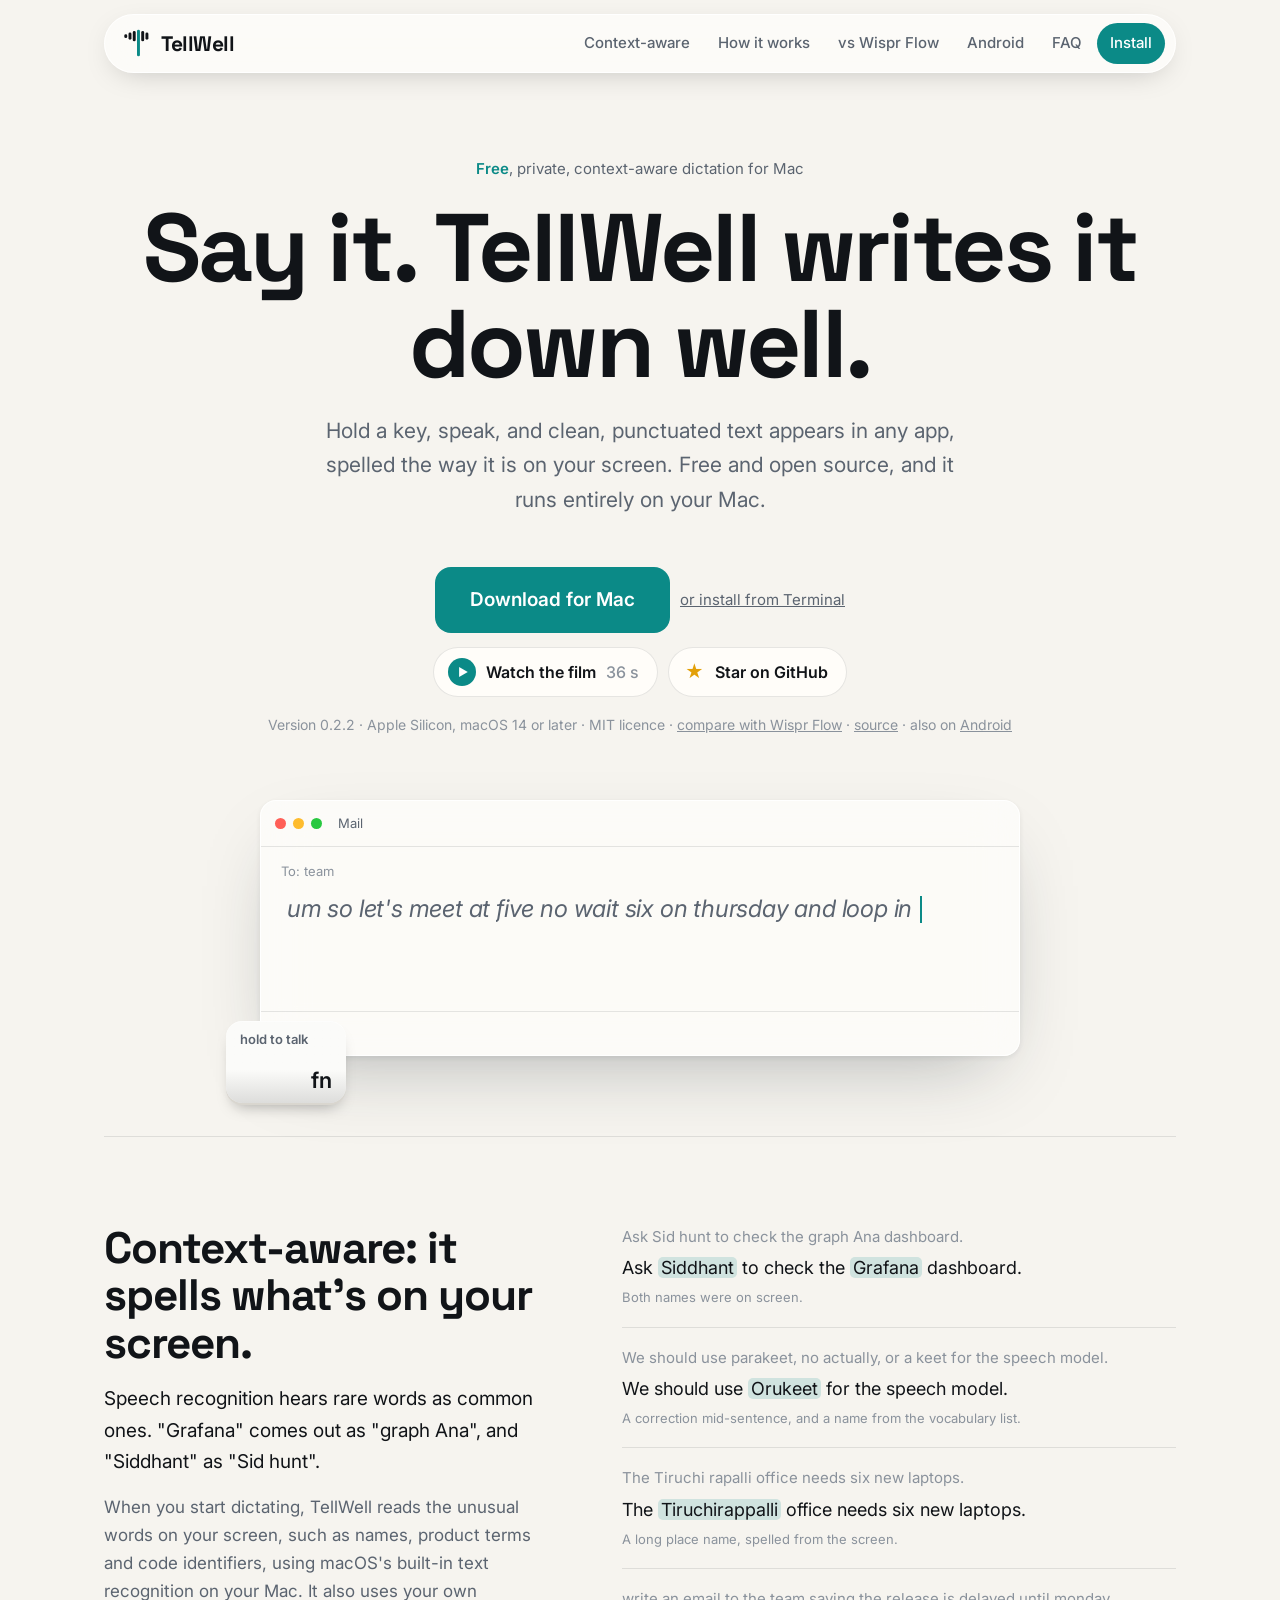
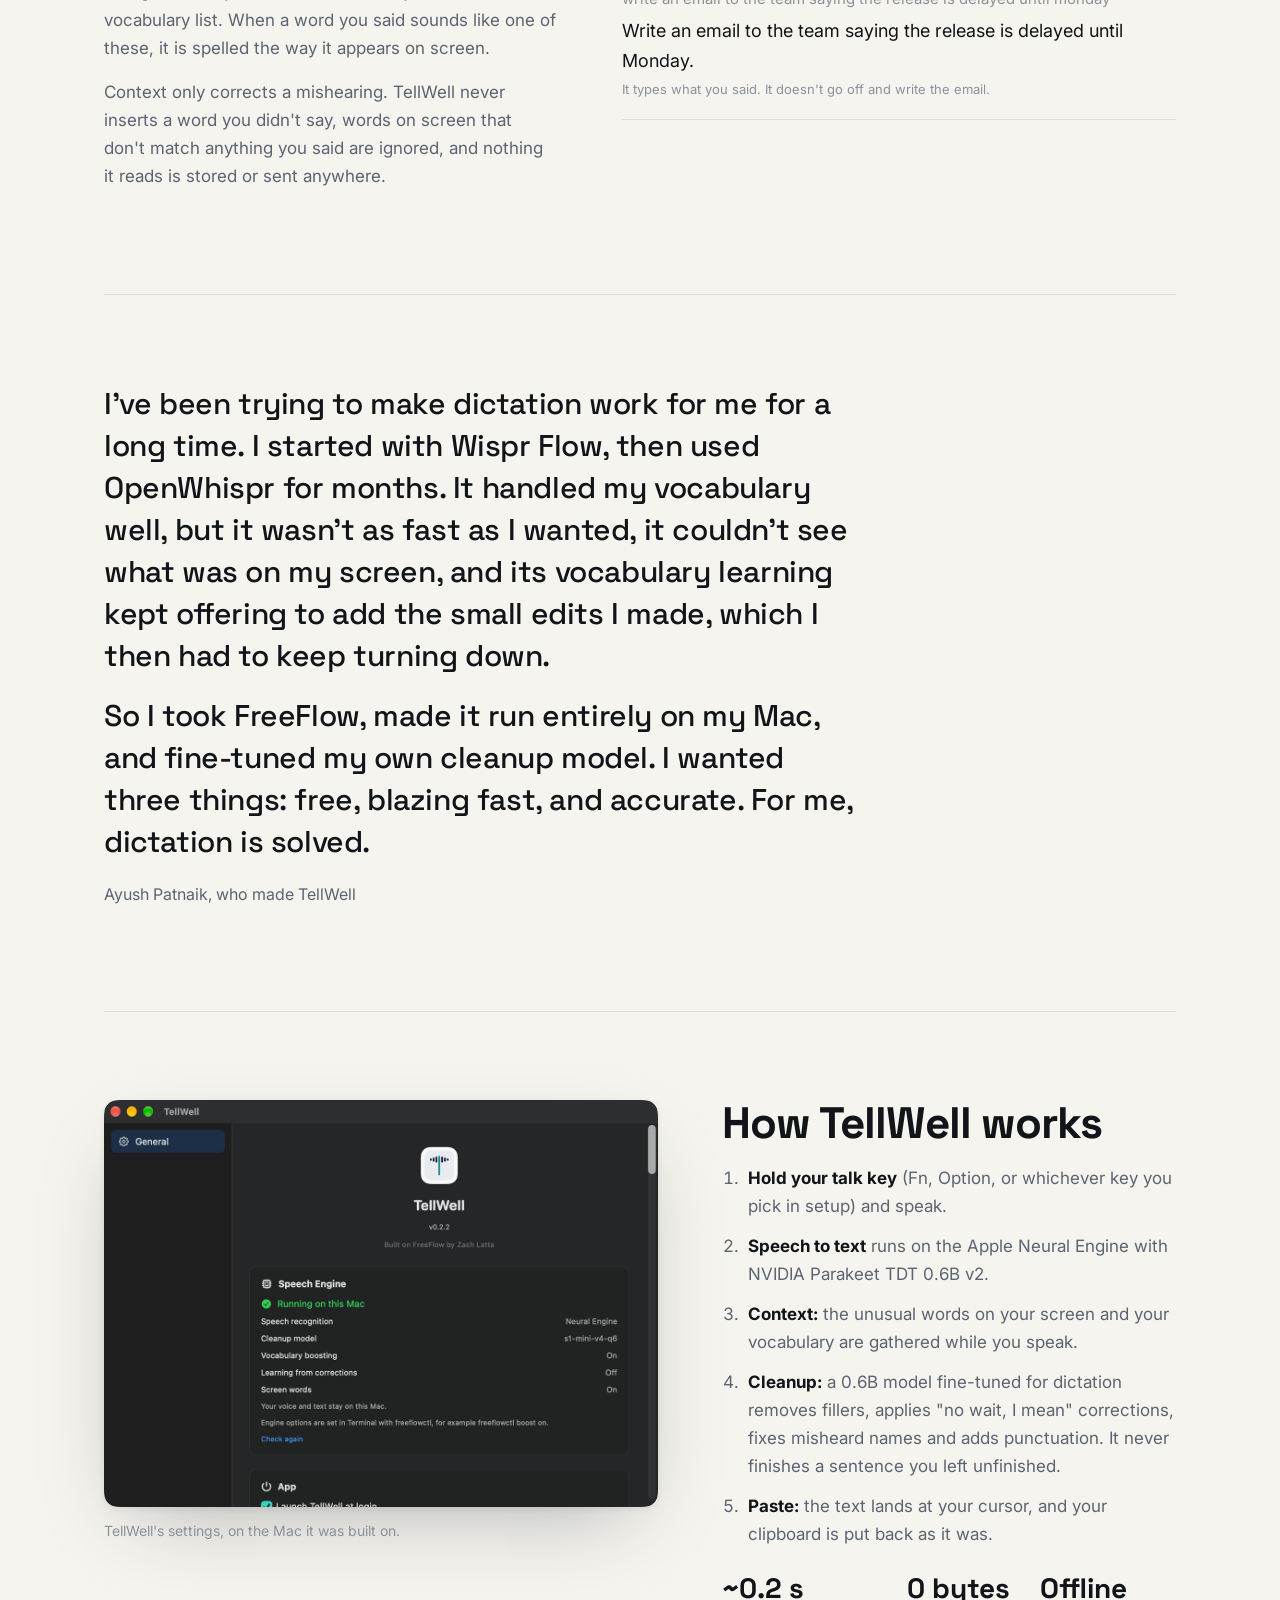
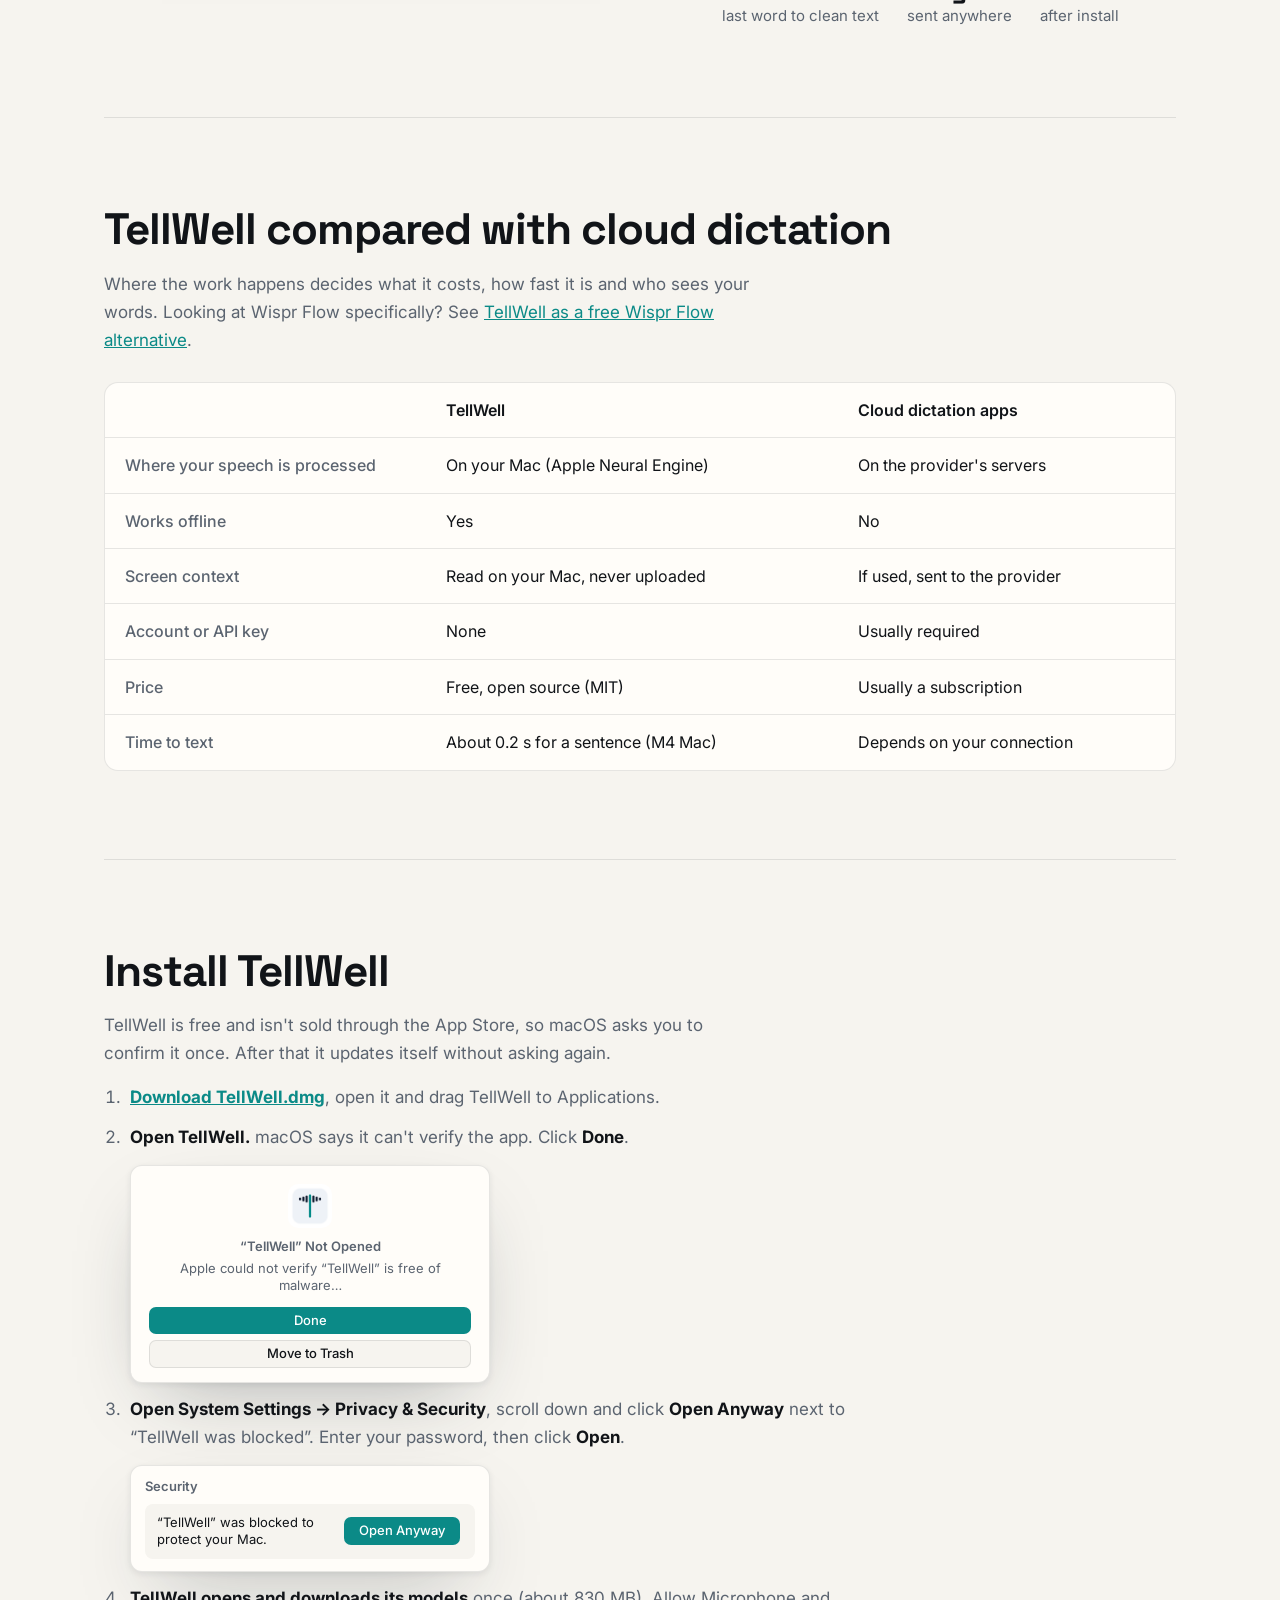
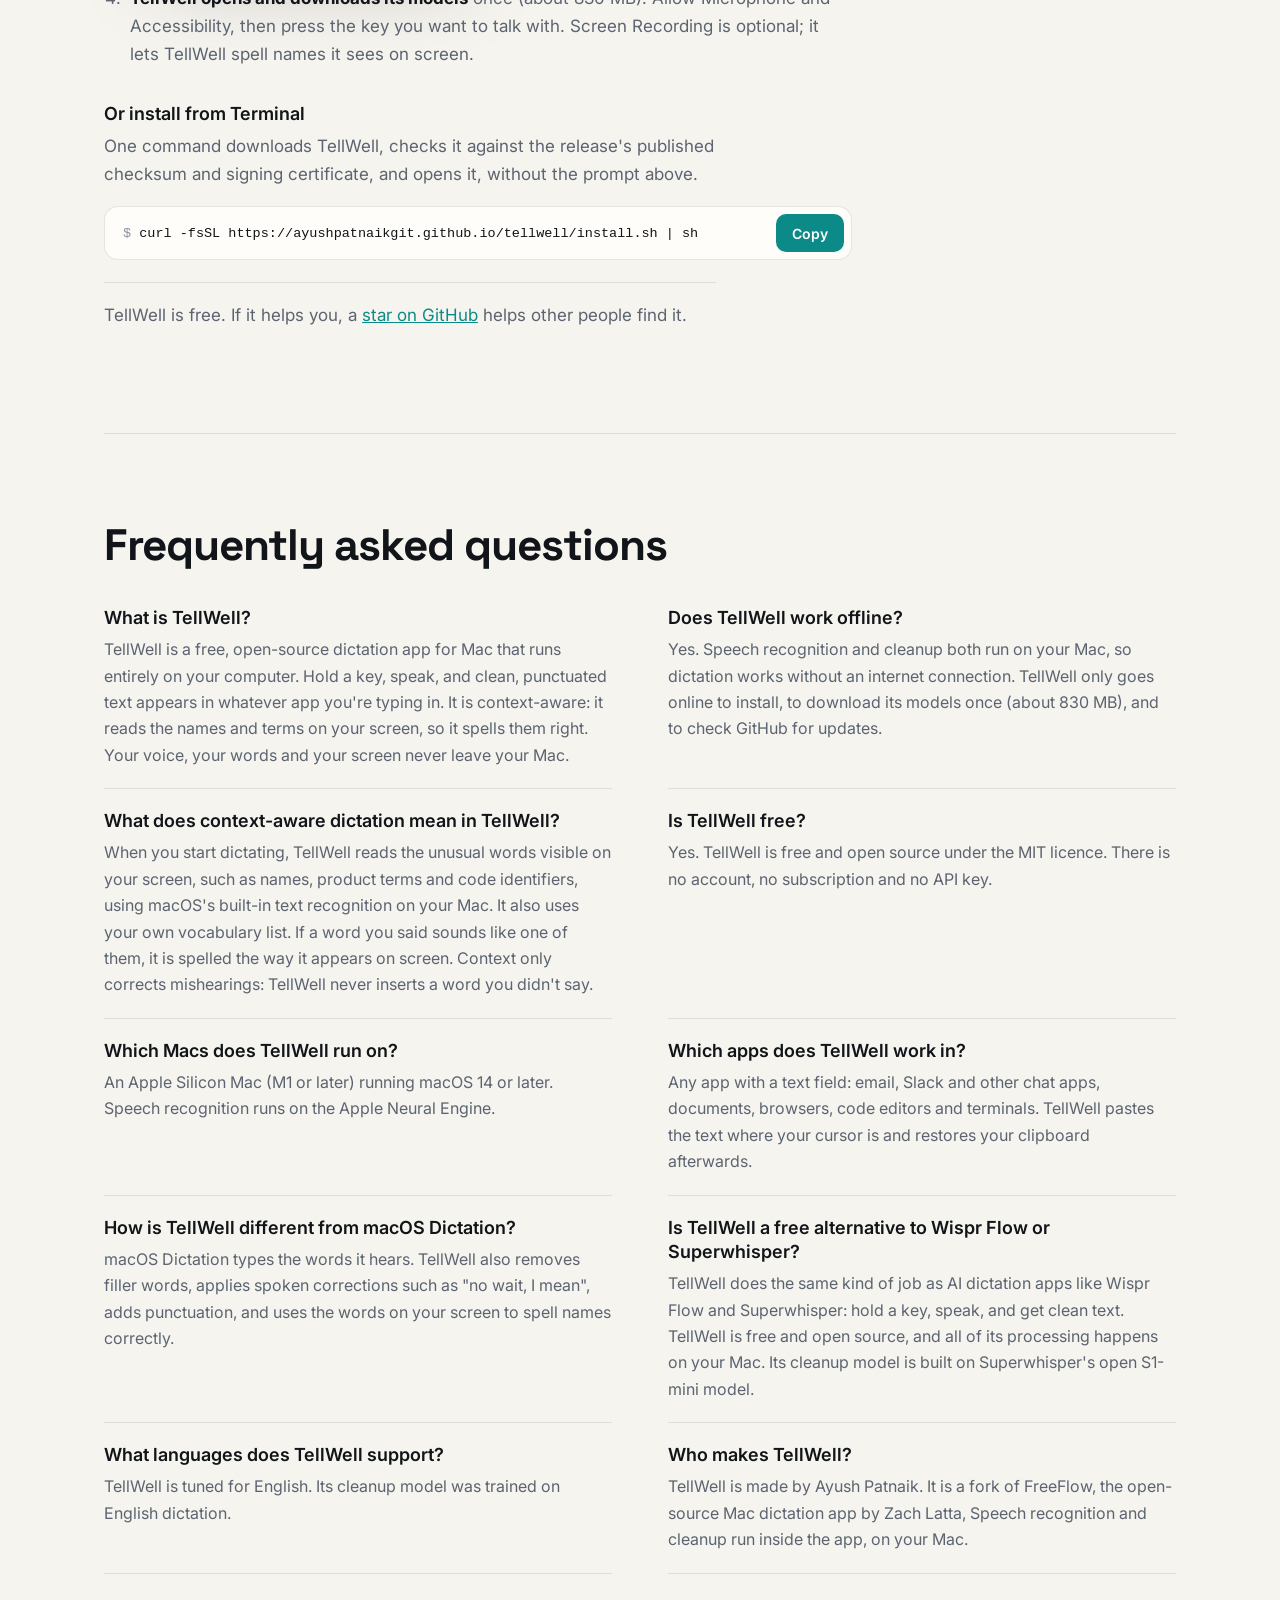
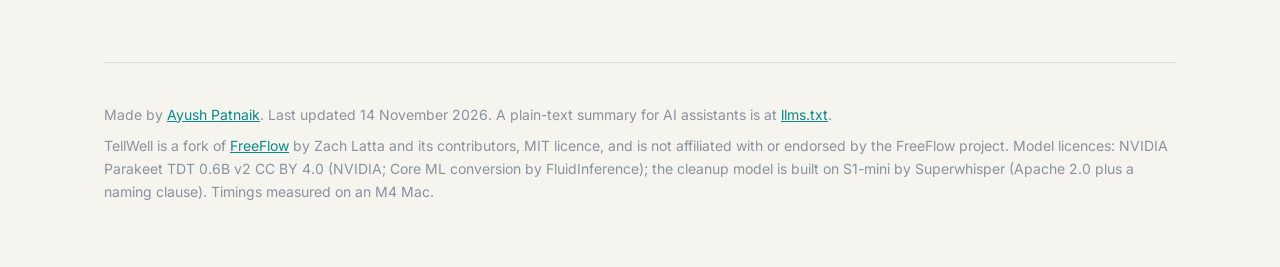
==== commit 4fee869a: "Site and README: download the DMG; Terminal install as the alternative "Download for Mac" (the relea" ====
--- a/docs/index.html
+++ b/docs/index.html
@@ -40,7 +40,7 @@
     "price": "0",
     "priceCurrency": "USD"
   },
-  "downloadUrl": "https://ayushpatnaikgit.github.io/tellwell/#install",
+  "downloadUrl": "https://github.com/ayushpatnaikgit/tellwell/releases/latest/download/TellWell.dmg",
   "installUrl": "https://ayushpatnaikgit.github.io/tellwell/#install",
   "image": "https://ayushpatnaikgit.github.io/tellwell/og.png",
   "featureList": [
@@ -193,7 +193,10 @@
       <h1>Say it. TellWell writes it down well.</h1>
       <p class="lede">Hold a key, speak, and clean, punctuated text appears in any app, spelled the way it is on your screen.
         Free and open source, and it runs entirely on your Mac.</p>
-      <div class="cmd"><code id="cmd-hero">curl -fsSL https://ayushpatnaikgit.github.io/tellwell/install.sh <span style="white-space: nowrap">| sh</span></code><button class="copy" type="button" data-copy="cmd-hero">Copy</button></div>
+      <div class="hero-actions">
+        <a class="btn primary big" href="https://github.com/ayushpatnaikgit/tellwell/releases/latest/download/TellWell.dmg">Download for Mac</a>
+        <a class="alt-install" href="#install">or install from Terminal</a>
+      </div>
       <div class="hero-actions">
         <button class="watch" type="button" id="watch"><span aria-hidden="true">▶</span> Watch the film <span class="len">36 s</span></button>
         <a class="watch star" href="https://github.com/ayushpatnaikgit/tellwell"><span aria-hidden="true">★</span> Star on GitHub</a>
@@ -302,12 +305,33 @@
     <section id="install">
       <div class="prose">
         <h2>Install TellWell</h2>
-        <p>One command installs TellWell after checking it against the release's published checksum and signing
-          certificate. TellWell then downloads its models once (about 830 MB); there is nothing else to install.</p>
-        <div class="cmd" style="margin: 26px 0 22px"><code id="cmd">curl -fsSL https://ayushpatnaikgit.github.io/tellwell/install.sh <span style="white-space: nowrap">| sh</span></code><button class="copy" type="button" data-copy="cmd">Copy</button></div>
-        <p>Then open TellWell, allow Microphone and Accessibility, and press the key you want to talk with. Screen
-          Recording is optional; it lets TellWell spell names it sees on screen. Run the command again to update, or let
-          TellWell update itself; your permissions carry over between updates.</p>
+        <p>TellWell is free and isn't sold through the App Store, so macOS asks you to confirm it once. After that it
+          updates itself without asking again.</p>
+        <ol class="steps mac-steps">
+          <li><b><a href="https://github.com/ayushpatnaikgit/tellwell/releases/latest/download/TellWell.dmg">Download TellWell.dmg</a></b>, open it and drag TellWell to Applications.</li>
+          <li><b>Open TellWell.</b> macOS says it can't verify the app. Click <b>Done</b>.
+            <div class="mock mock-alert" aria-hidden="true">
+              <div class="mock-icon"></div>
+              <p class="mock-title">“TellWell” Not Opened</p>
+              <p class="mock-text">Apple could not verify “TellWell” is free of malware…</p>
+              <span class="mock-btn on">Done</span><span class="mock-btn">Move to Trash</span>
+            </div>
+          </li>
+          <li><b>Open System Settings → Privacy &amp; Security</b>, scroll down and click <b>Open Anyway</b> next to
+            “TellWell was blocked”. Enter your password, then click <b>Open</b>.
+            <div class="mock mock-settings" aria-hidden="true">
+              <p class="mock-head">Security</p>
+              <div class="mock-row"><span>“TellWell” was blocked to protect your Mac.</span><span class="mock-btn on">Open Anyway</span></div>
+            </div>
+          </li>
+          <li><b>TellWell opens and downloads its models</b> once (about 830 MB). Allow Microphone and Accessibility,
+            then press the key you want to talk with. Screen Recording is optional; it lets TellWell spell names it sees on
+            screen.</li>
+        </ol>
+        <h3 class="alt-head">Or install from Terminal</h3>
+        <p>One command downloads TellWell, checks it against the release's published checksum and signing certificate,
+          and opens it, without the prompt above.</p>
+        <div class="cmd" style="margin: 18px 0 22px"><code id="cmd">curl -fsSL https://ayushpatnaikgit.github.io/tellwell/install.sh <span style="white-space: nowrap">| sh</span></code><button class="copy" type="button" data-copy="cmd">Copy</button></div>
         <p class="star-ask">TellWell is free. If it helps you, a <a href="https://github.com/ayushpatnaikgit/tellwell">star on GitHub</a> helps other people find it.</p>
       </div>
     </section>
--- a/docs/style.css
+++ b/docs/style.css
@@ -236,3 +236,23 @@
 .btn.big { min-height: 60px; padding: 16px 34px; font-size: 19px; border-radius: 16px; }
 .hero-actions + .hero-actions { margin-top: 14px; }
 dialog#film.portrait { width: min(400px, 88vw, 46vh); }
+
+/* Mac install: a download button plus pictures of the one-time macOS confirmation. */
+.alt-install { align-self: center; color: var(--muted); font-size: 15px; }
+.alt-head { margin-top: 34px; }
+.mac-steps .mock { margin: 14px 0 6px; max-width: 360px; font-size: 13px; line-height: 1.35; color: var(--ink);
+  background: var(--paper); border: 1px solid var(--line); border-radius: 12px; box-shadow: var(--shadow); }
+.mock p { margin: 0; }
+.mock-alert { padding: 18px 18px 14px; text-align: center; }
+.mock-icon { width: 44px; height: 44px; margin: 0 auto 10px; border-radius: 10px; background: url(img/app-icon.png) center / contain no-repeat; }
+.mock-title { font-weight: 600; }
+.mock-text { margin: 4px 0 12px !important; color: var(--muted); }
+.mac-steps { max-width: 44em; }
+.mock-btn { white-space: nowrap; display: inline-block; margin: 3px; padding: 4px 14px; border-radius: 7px; border: 1px solid var(--line);
+  background: var(--bg); font-weight: 500; }
+.mock-btn.on { background: var(--accent); color: var(--accent-ink); border-color: transparent; }
+.mock-settings { padding: 12px 14px; }
+.mock-head { font-weight: 600; margin-bottom: 8px !important; }
+.mock-row { display: flex; align-items: center; justify-content: space-between; gap: 12px; padding: 10px 12px;
+  border-radius: 8px; background: var(--bg); }
+.mock-alert .mock-btn { display: block; margin: 6px 0 0; }
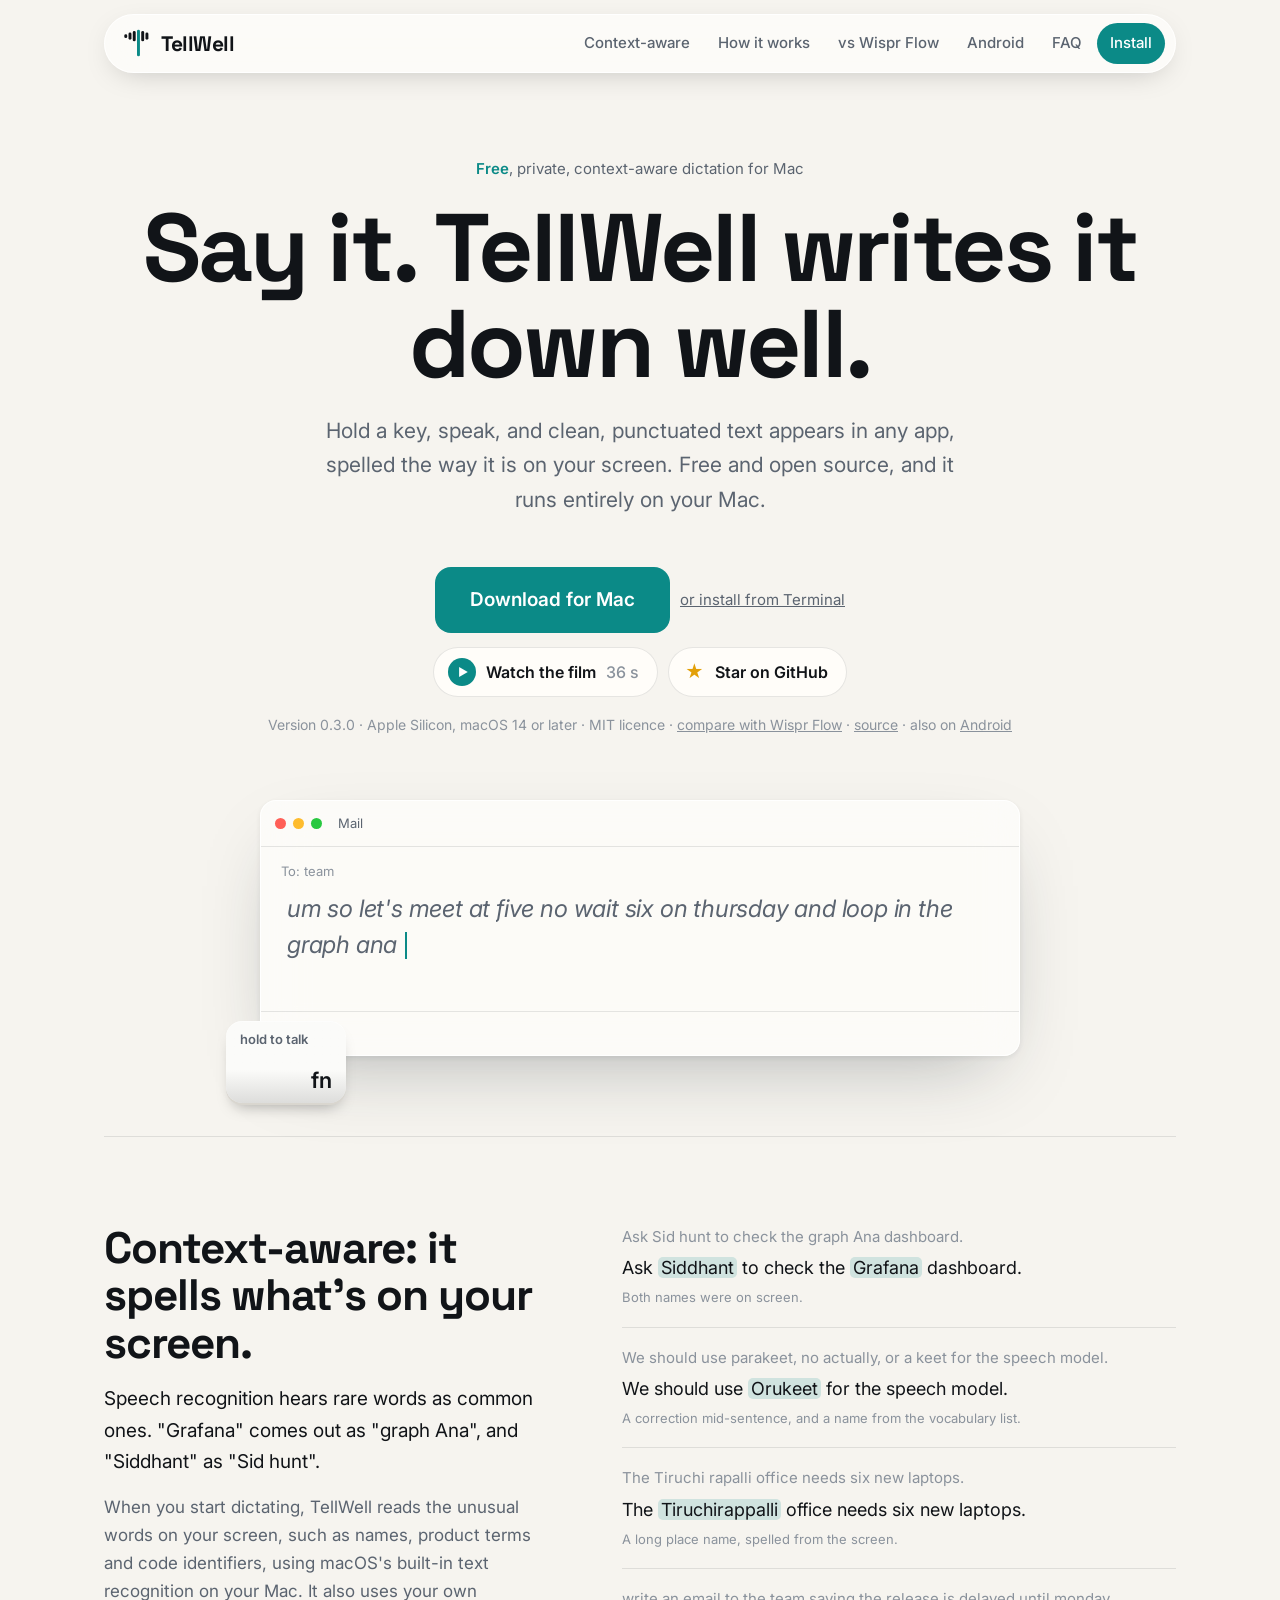
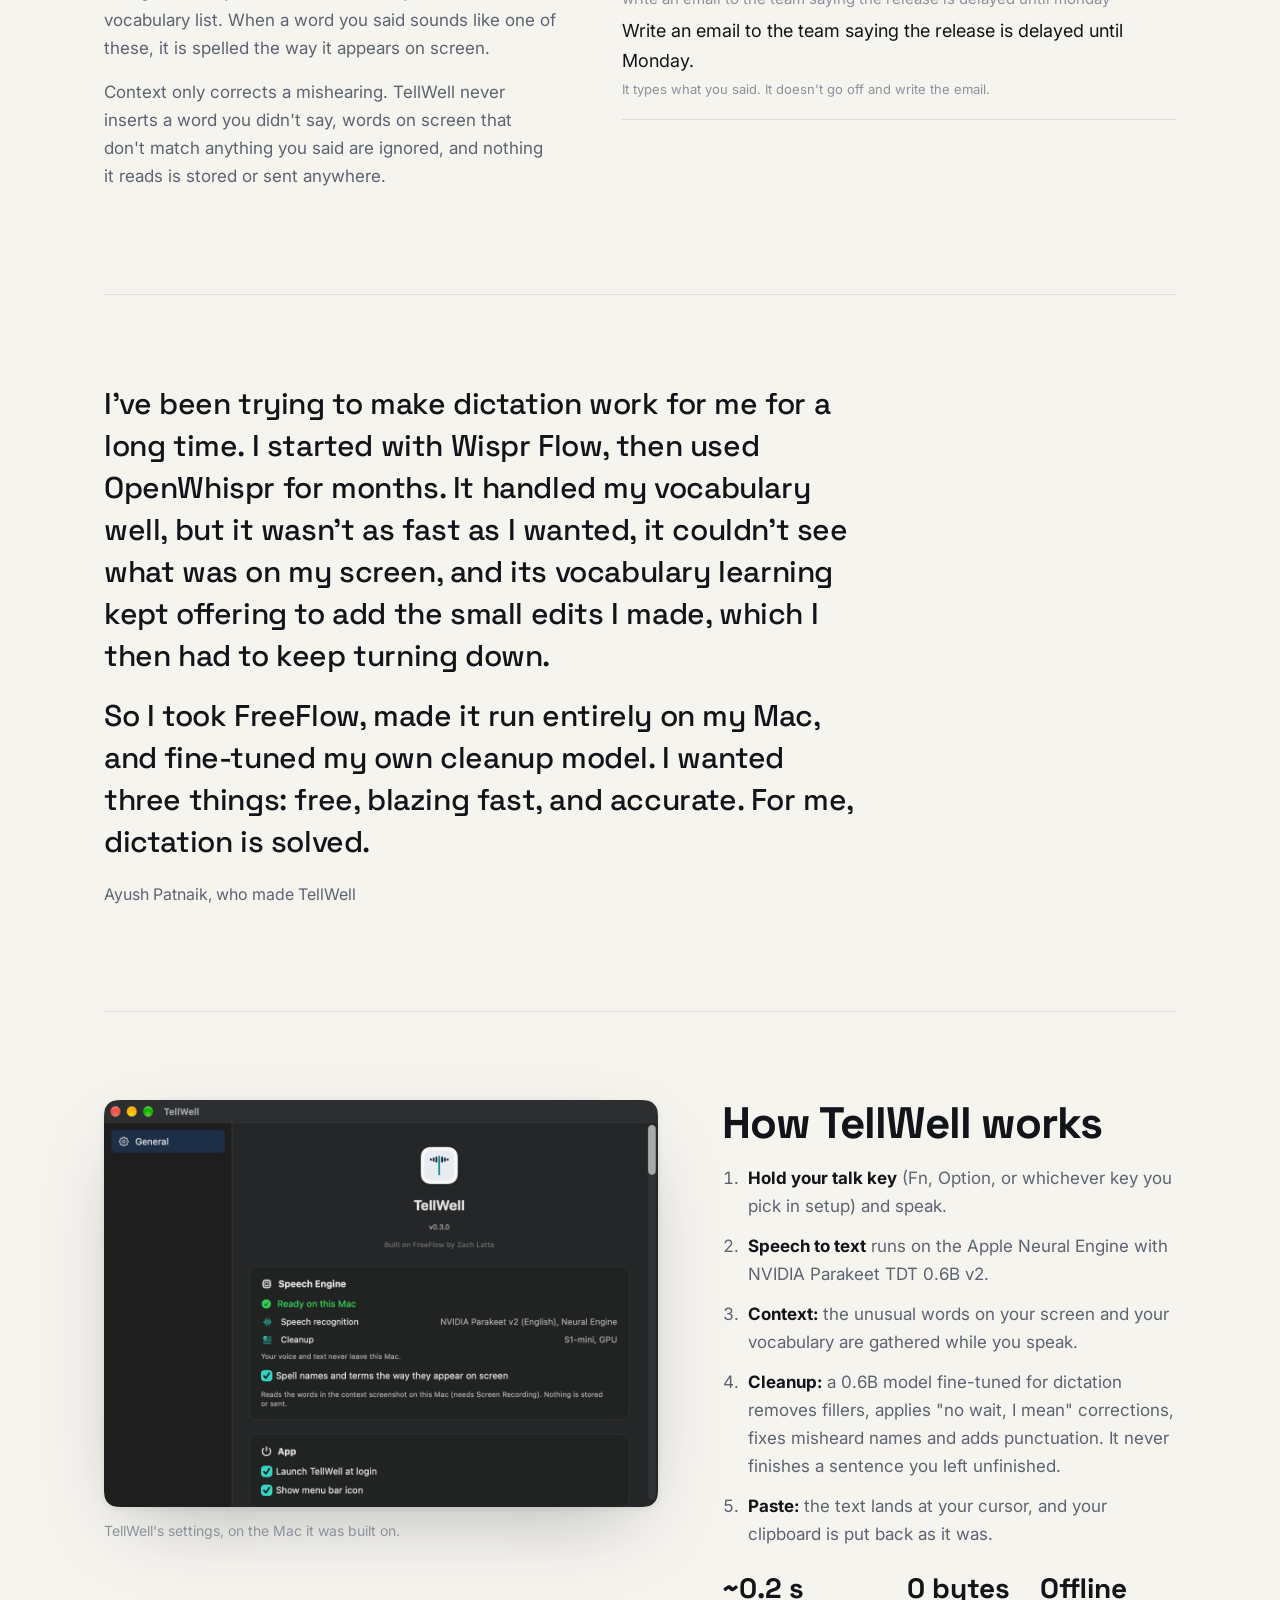
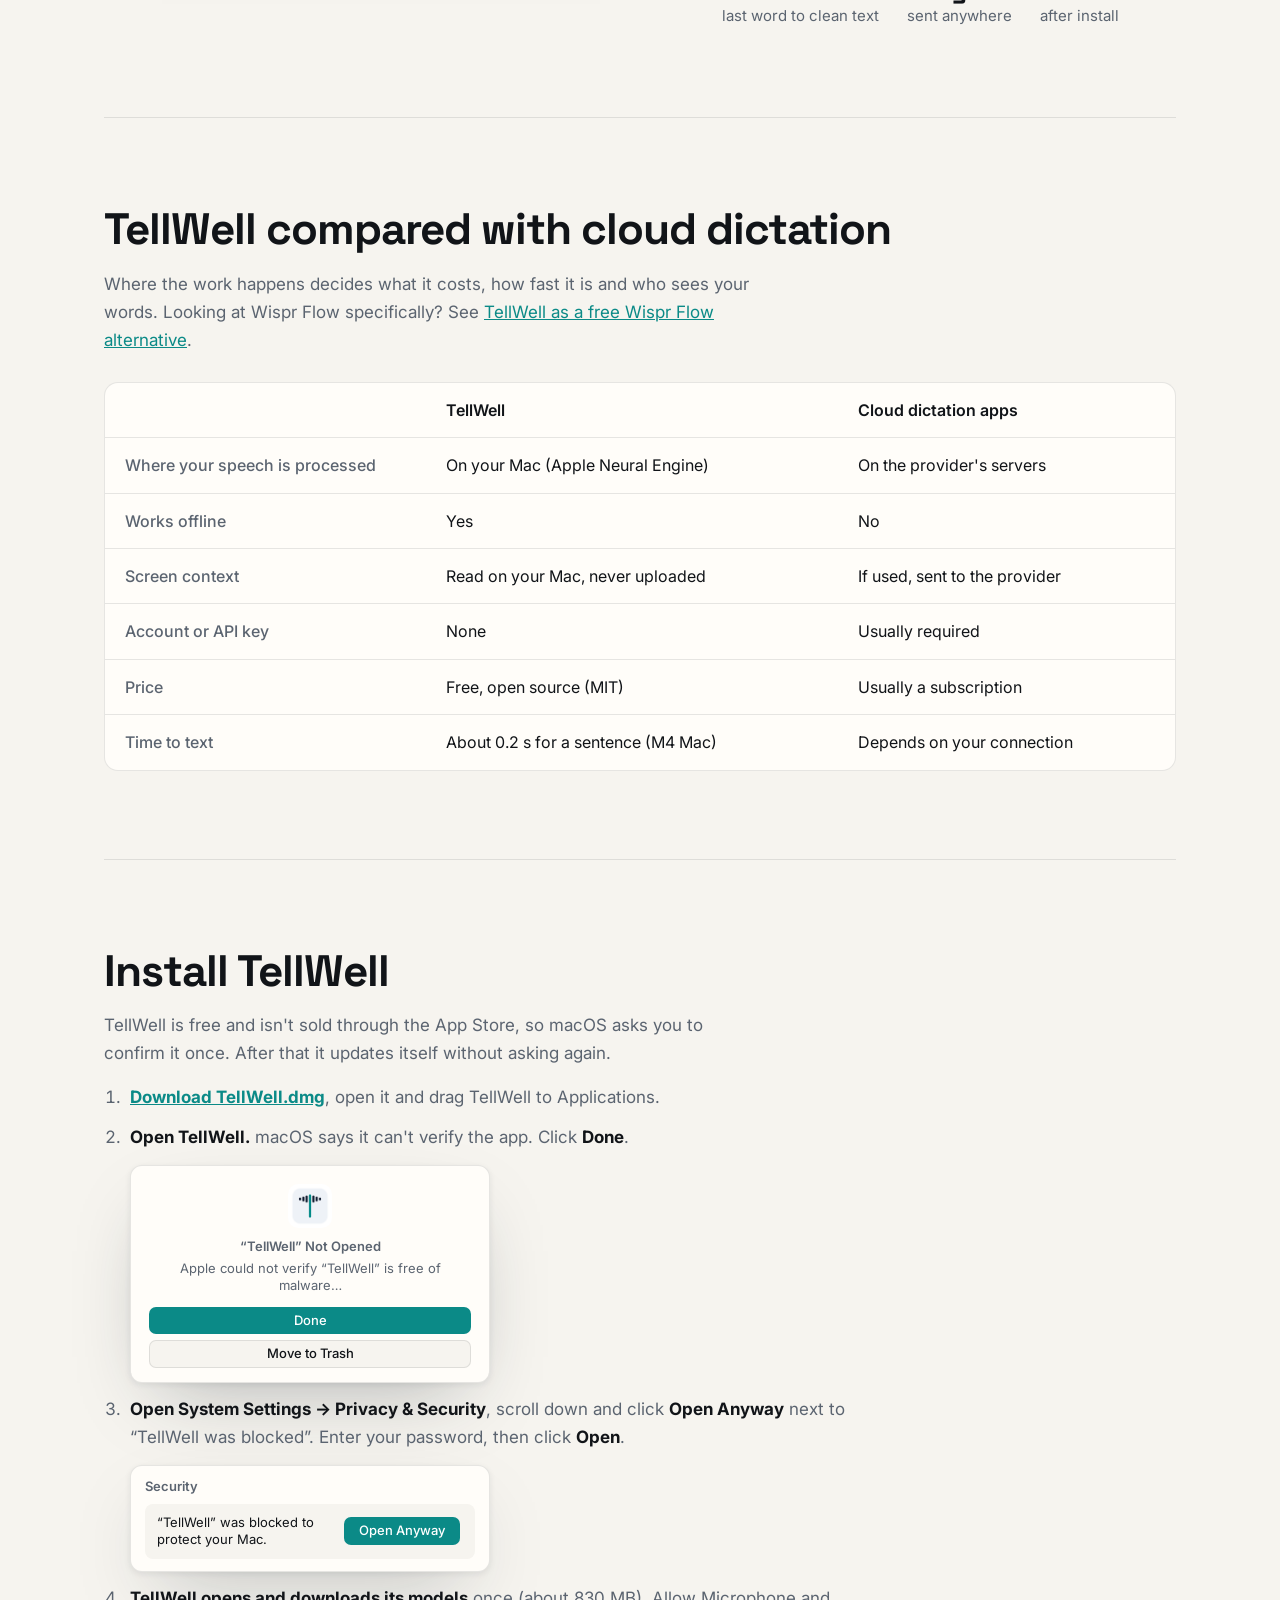
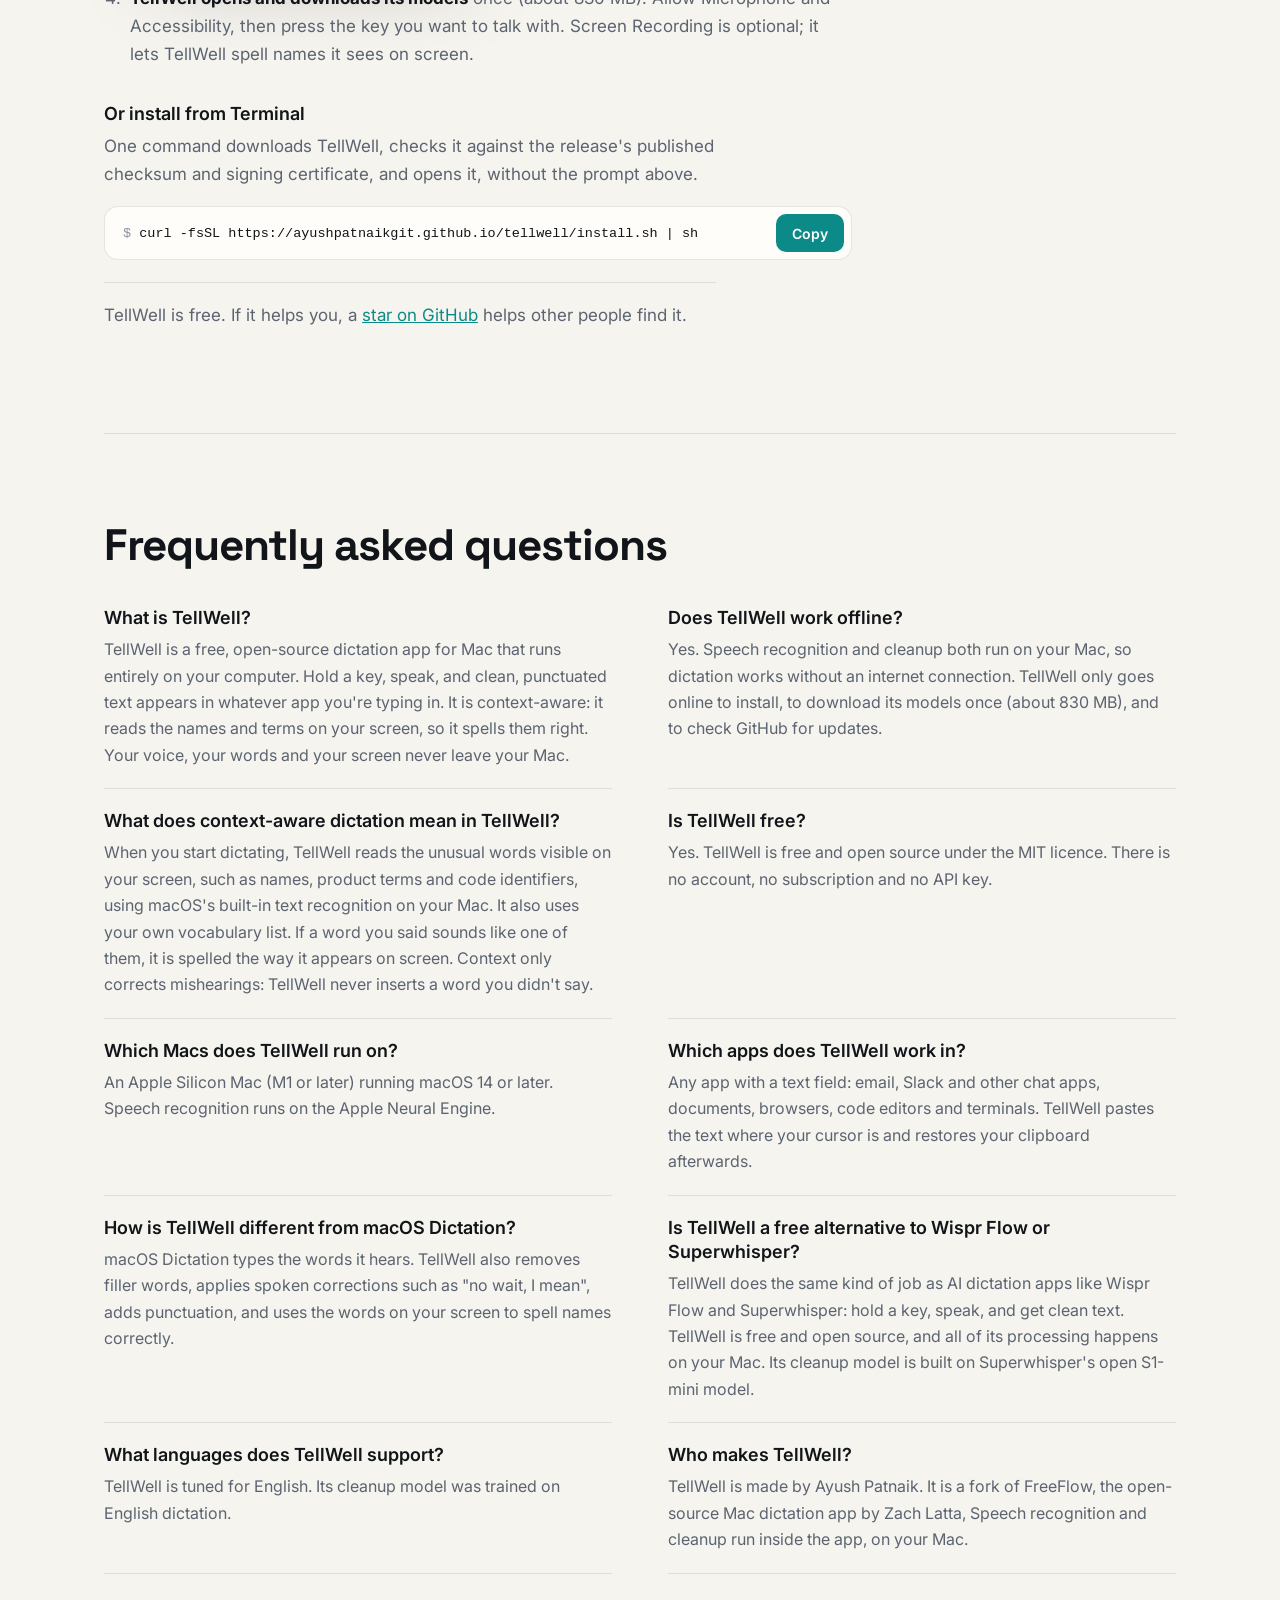
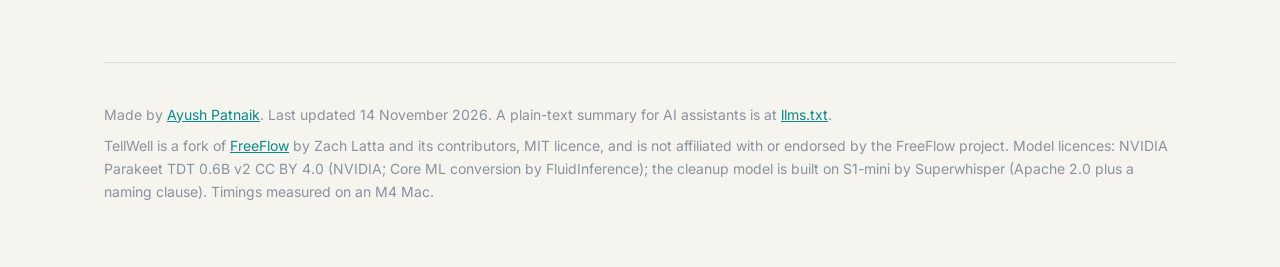
==== commit 98f393e9: "TellWell 0.3.0 Co-Authored-By: Claude Opus 5.5 <noreply@anthropic.com>" ====
--- a/docs/index.html
+++ b/docs/index.html
@@ -31,8 +31,8 @@
   "applicationCategory": "UtilitiesApplication",
   "applicationSubCategory": "Dictation",
   "operatingSystem": "macOS 14 or later (Apple Silicon)",
-  "softwareVersion": "0.2.2",
-  "dateModified": "2026-11-13",
+  "softwareVersion": "0.3.0",
+  "dateModified": "2026-11-15",
   "isAccessibleForFree": true,
   "license": "https://opensource.org/license/mit",
   "offers": {
@@ -208,7 +208,7 @@
         </video>
         <p>Also on <a href="https://youtu.be/Wg6OifYSCvk">YouTube</a></p>
       </dialog>
-      <p class="fine">Version 0.2.2 · Apple Silicon, macOS 14 or later · MIT licence ·
+      <p class="fine">Version 0.3.0 · Apple Silicon, macOS 14 or later · MIT licence ·
         <a href="wispr-flow-alternative/">compare with Wispr Flow</a> · <a href="https://github.com/ayushpatnaikgit/tellwell">source</a> ·
         also on <a href="android/">Android</a></p>
 
@@ -261,7 +261,7 @@
     <section id="how">
       <div class="split flip">
         <figure class="shot">
-          <img src="img/settings.png" width="1200" height="880" loading="lazy" alt="TellWell's settings window showing the speech engine running on this Mac: speech recognition on the Neural Engine, the cleanup model and screen words.">
+          <img src="img/settings.png" width="1200" height="880" loading="lazy" alt="TellWell's settings window showing the speech engine ready on this Mac: speech recognition with NVIDIA Parakeet v2 on the Neural Engine, cleanup with S1-mini on the GPU, and the switch to spell names the way they appear on screen.">
           <figcaption>TellWell's settings, on the Mac it was built on.</figcaption>
         </figure>
         <div class="prose">
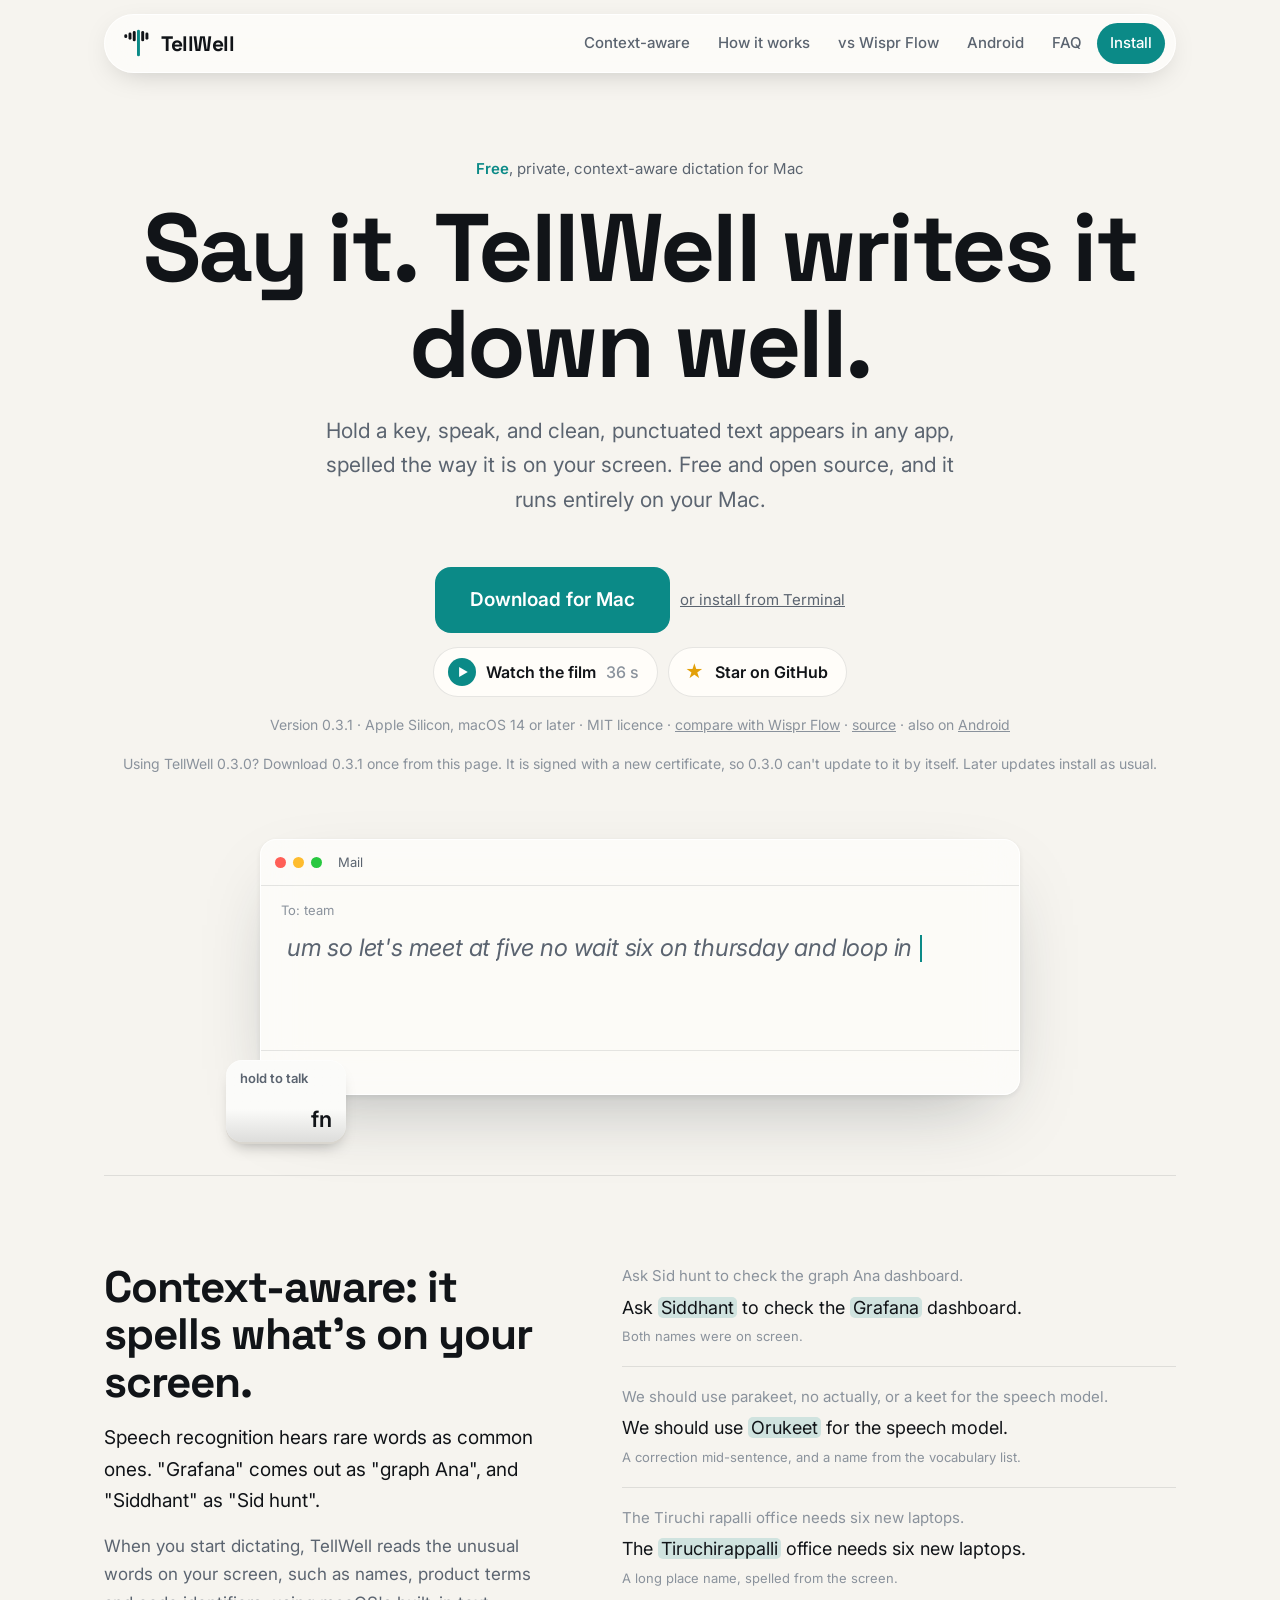
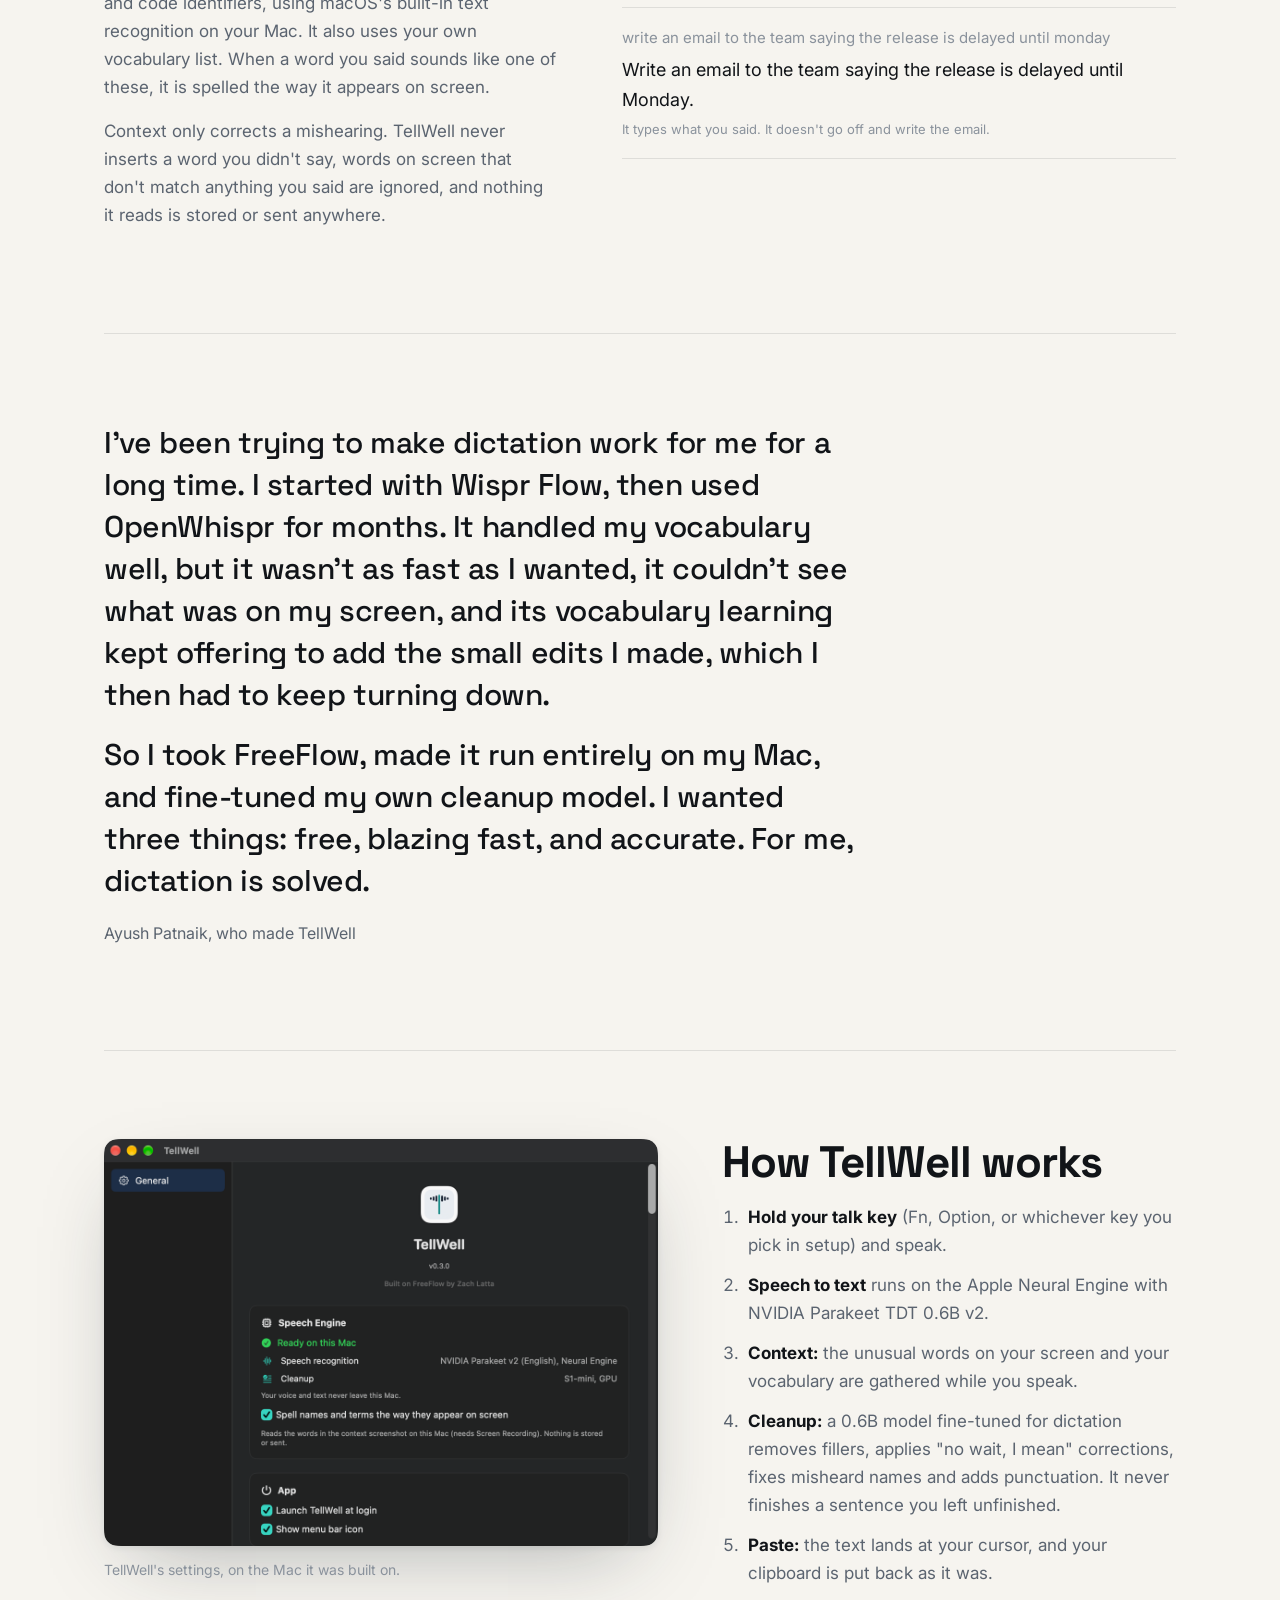
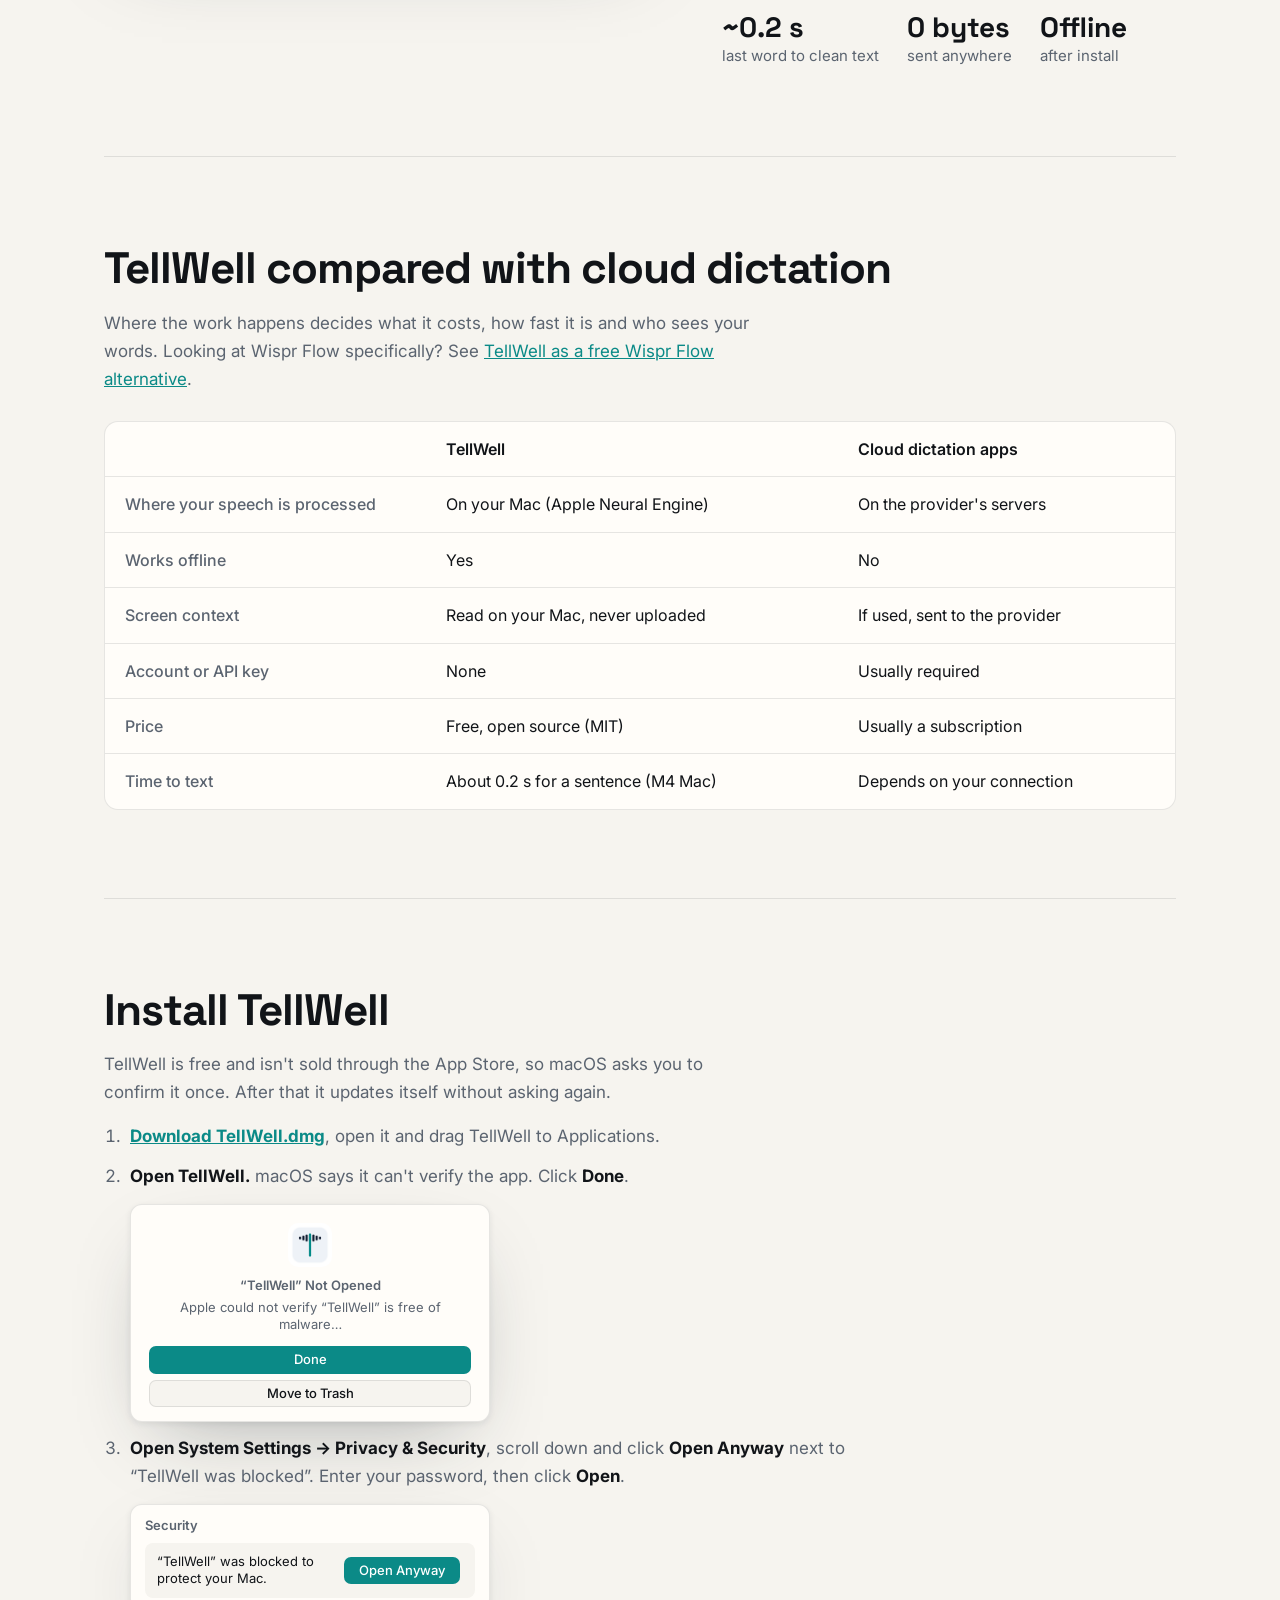
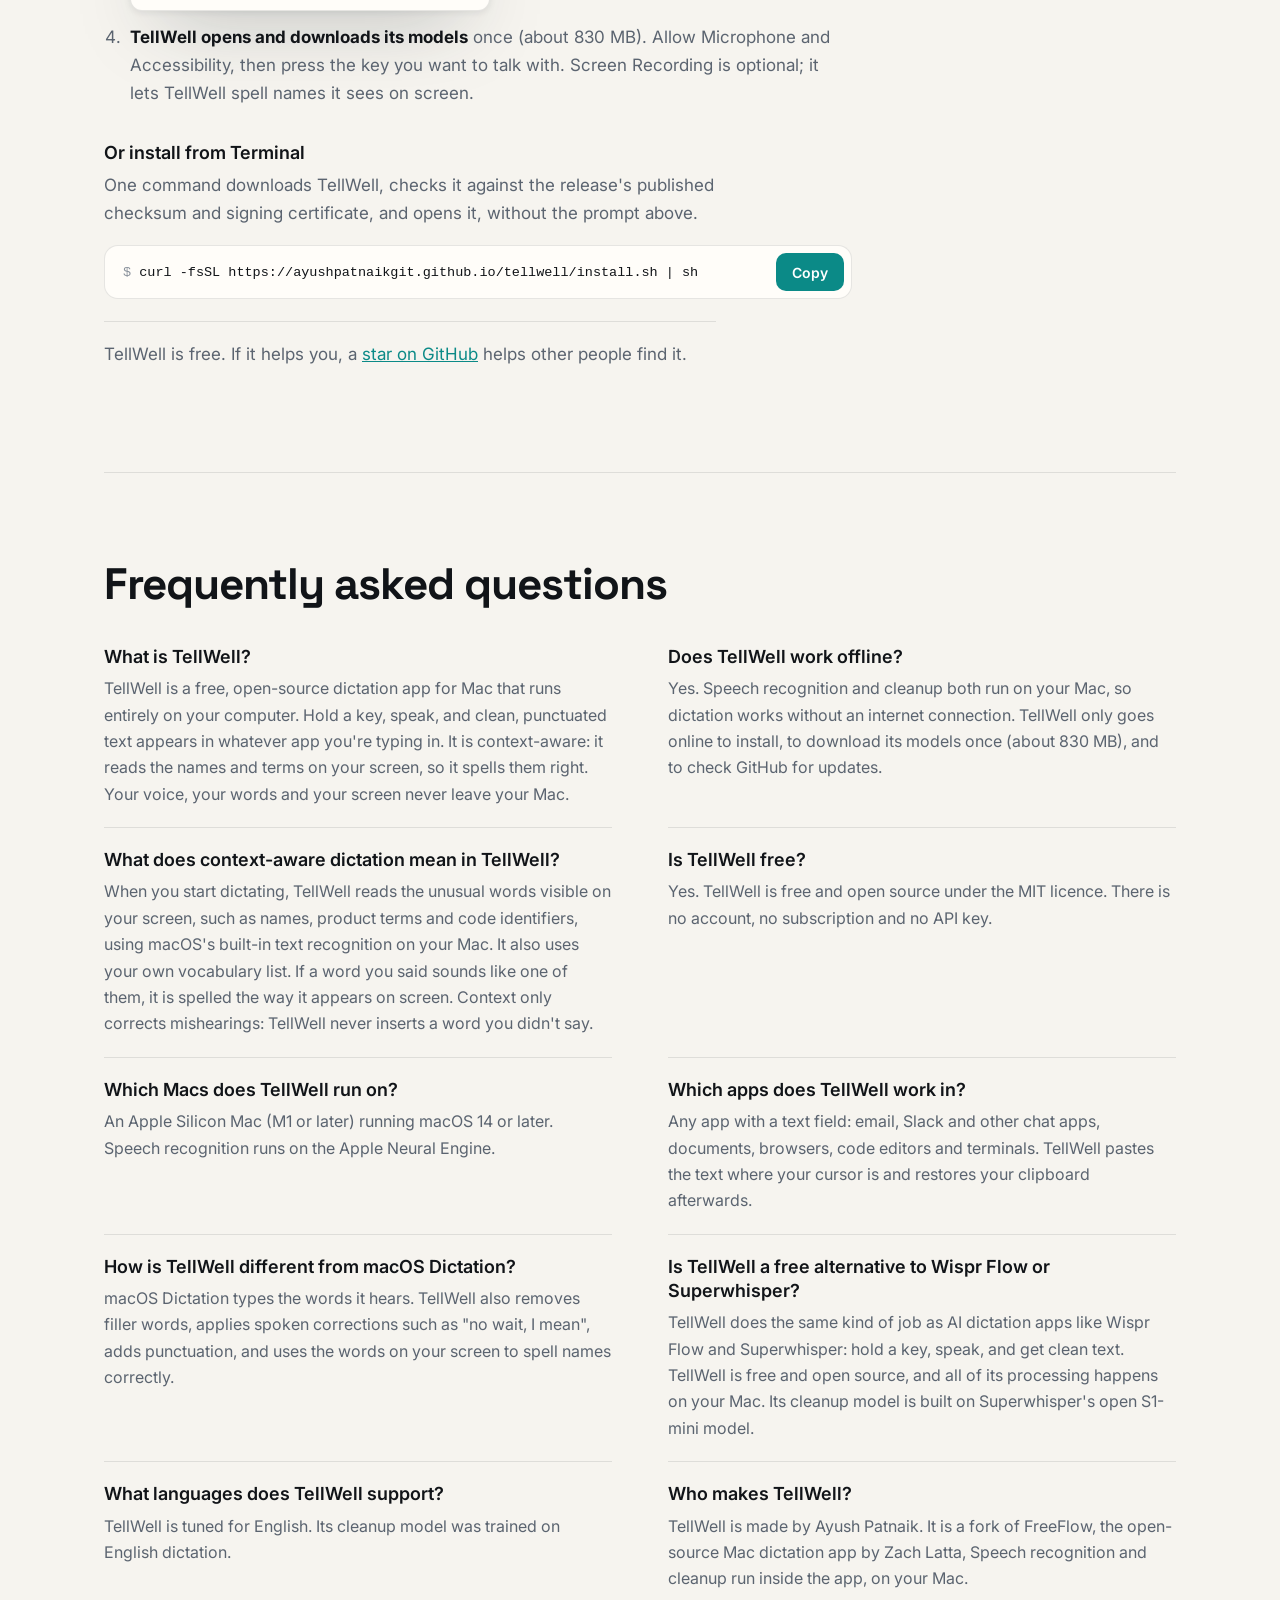
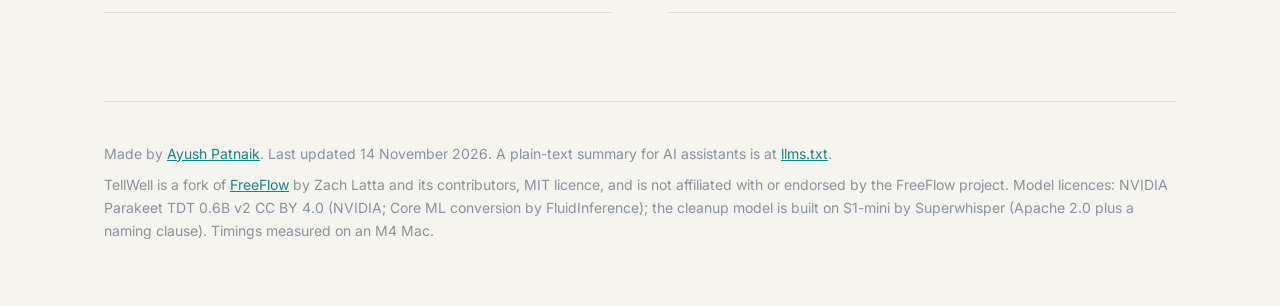
==== commit 1ed4cb03: "Version 0.3.1 Co-Authored-By: Claude Opus 5.5 <noreply@anthropic.com>" ====
--- a/docs/index.html
+++ b/docs/index.html
@@ -31,7 +31,7 @@
   "applicationCategory": "UtilitiesApplication",
   "applicationSubCategory": "Dictation",
   "operatingSystem": "macOS 14 or later (Apple Silicon)",
-  "softwareVersion": "0.3.0",
+  "softwareVersion": "0.3.1",
   "dateModified": "2026-11-15",
   "isAccessibleForFree": true,
   "license": "https://opensource.org/license/mit",
@@ -208,9 +208,10 @@
         </video>
         <p>Also on <a href="https://youtu.be/Wg6OifYSCvk">YouTube</a></p>
       </dialog>
-      <p class="fine">Version 0.3.0 · Apple Silicon, macOS 14 or later · MIT licence ·
+      <p class="fine">Version 0.3.1 · Apple Silicon, macOS 14 or later · MIT licence ·
         <a href="wispr-flow-alternative/">compare with Wispr Flow</a> · <a href="https://github.com/ayushpatnaikgit/tellwell">source</a> ·
         also on <a href="android/">Android</a></p>
+      <p class="fine">Using TellWell 0.3.0? Download 0.3.1 once from this page. It is signed with a new certificate, so 0.3.0 can't update to it by itself. Later updates install as usual.</p>
 
       <div class="stage" id="stage" aria-label="Animated example: a spoken sentence is cleaned up as it is typed">
         <div class="window" id="win">
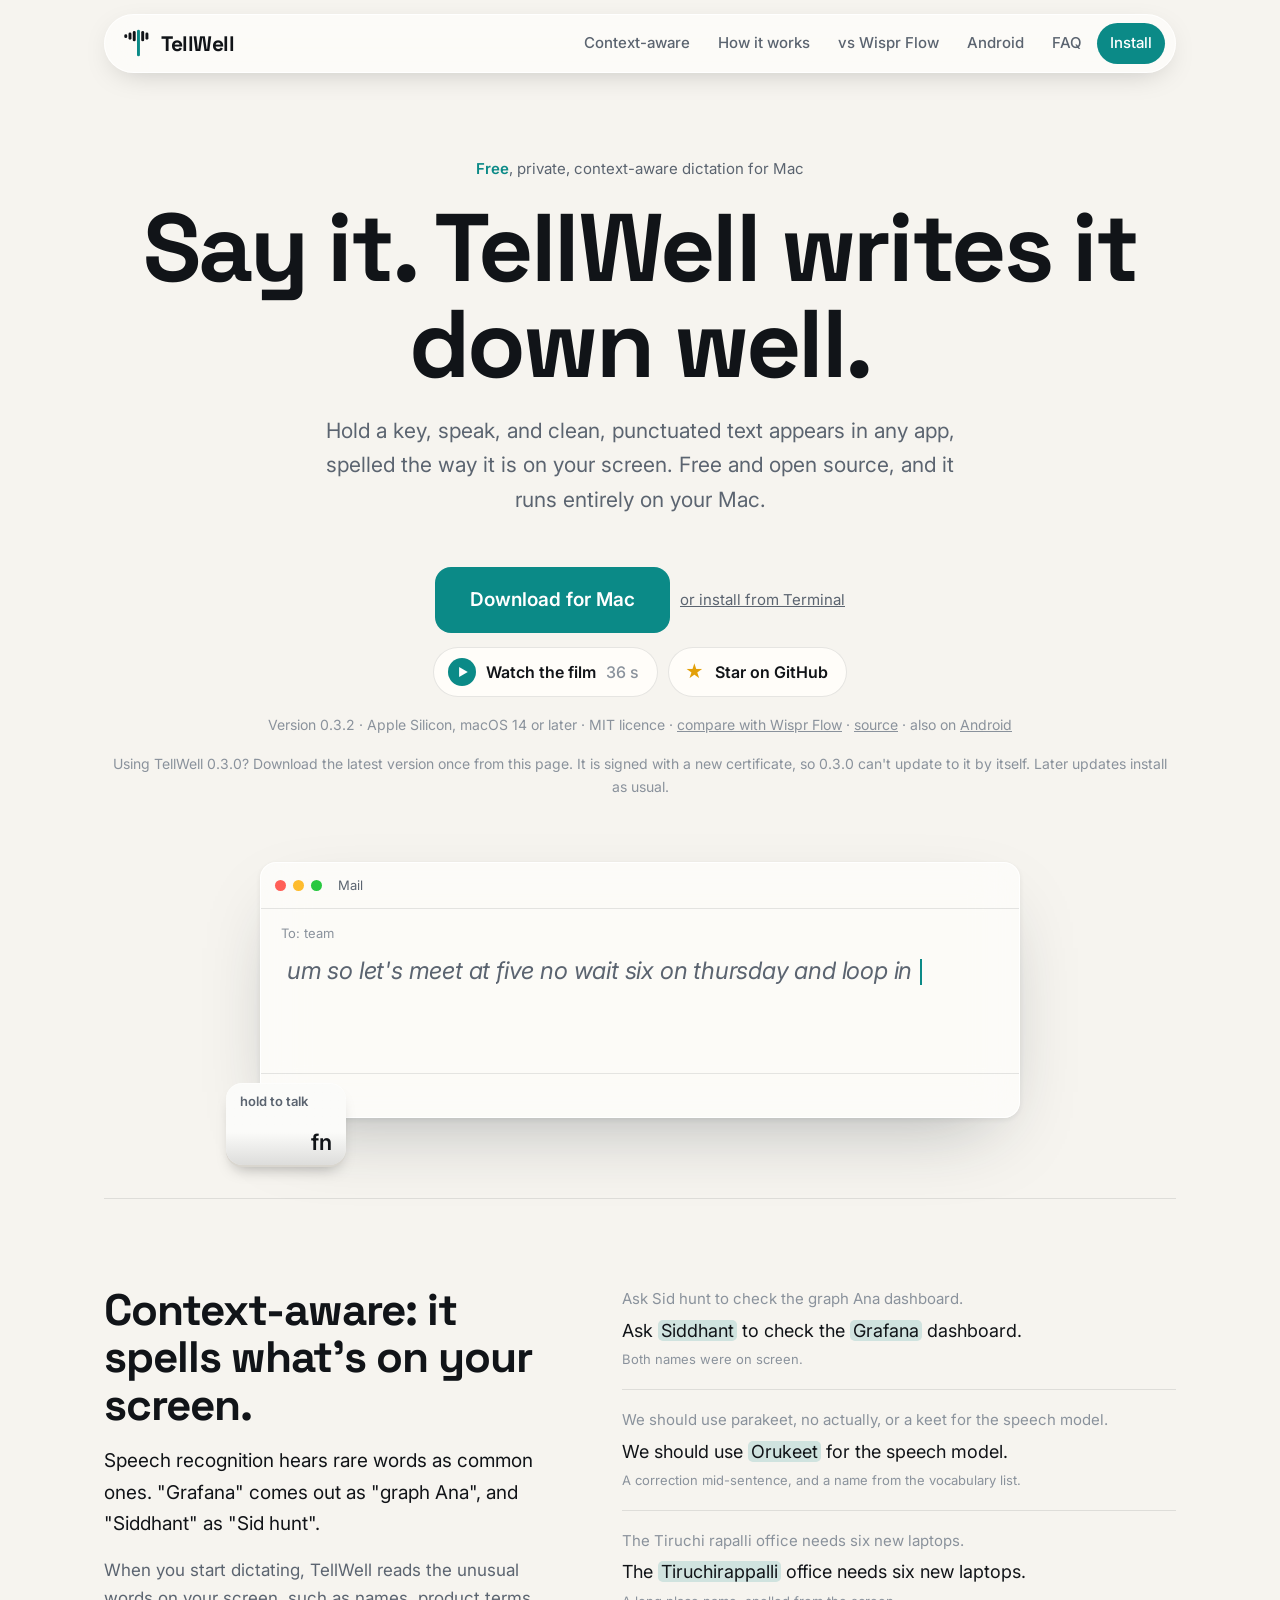
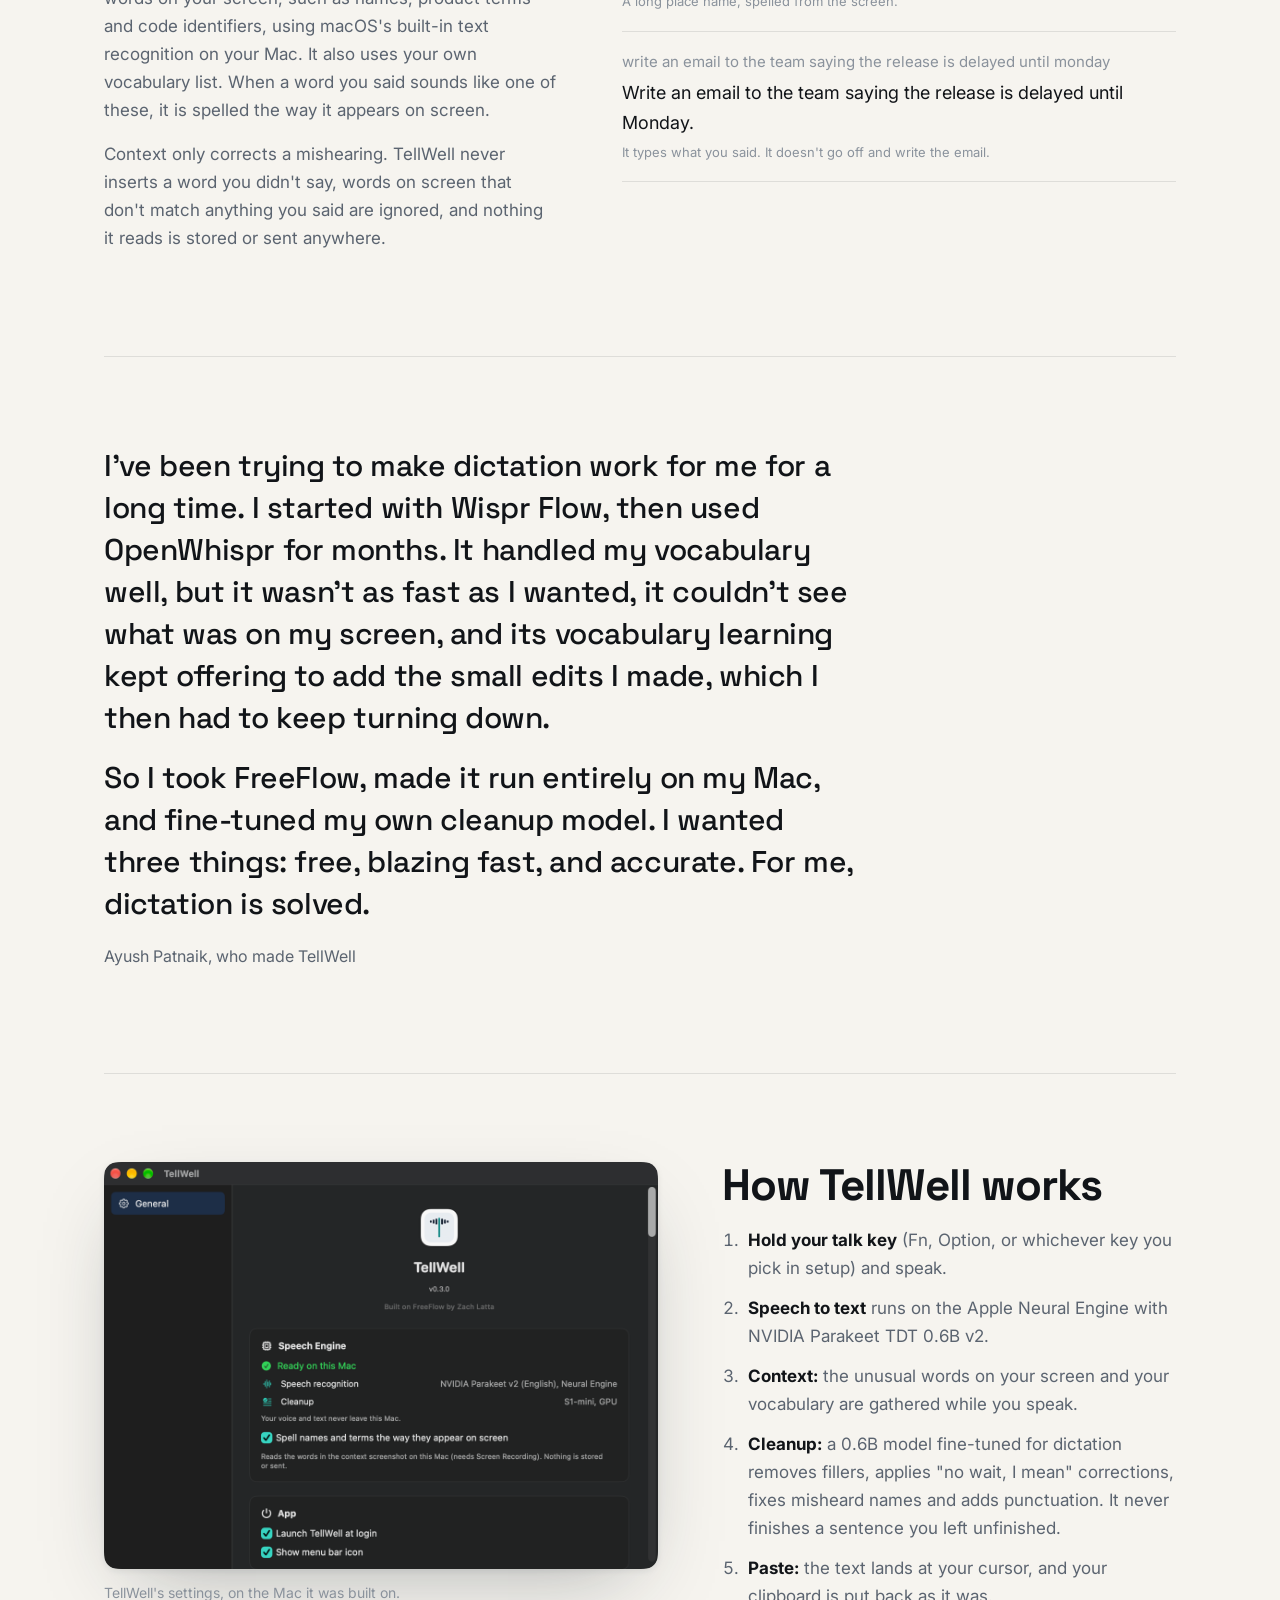
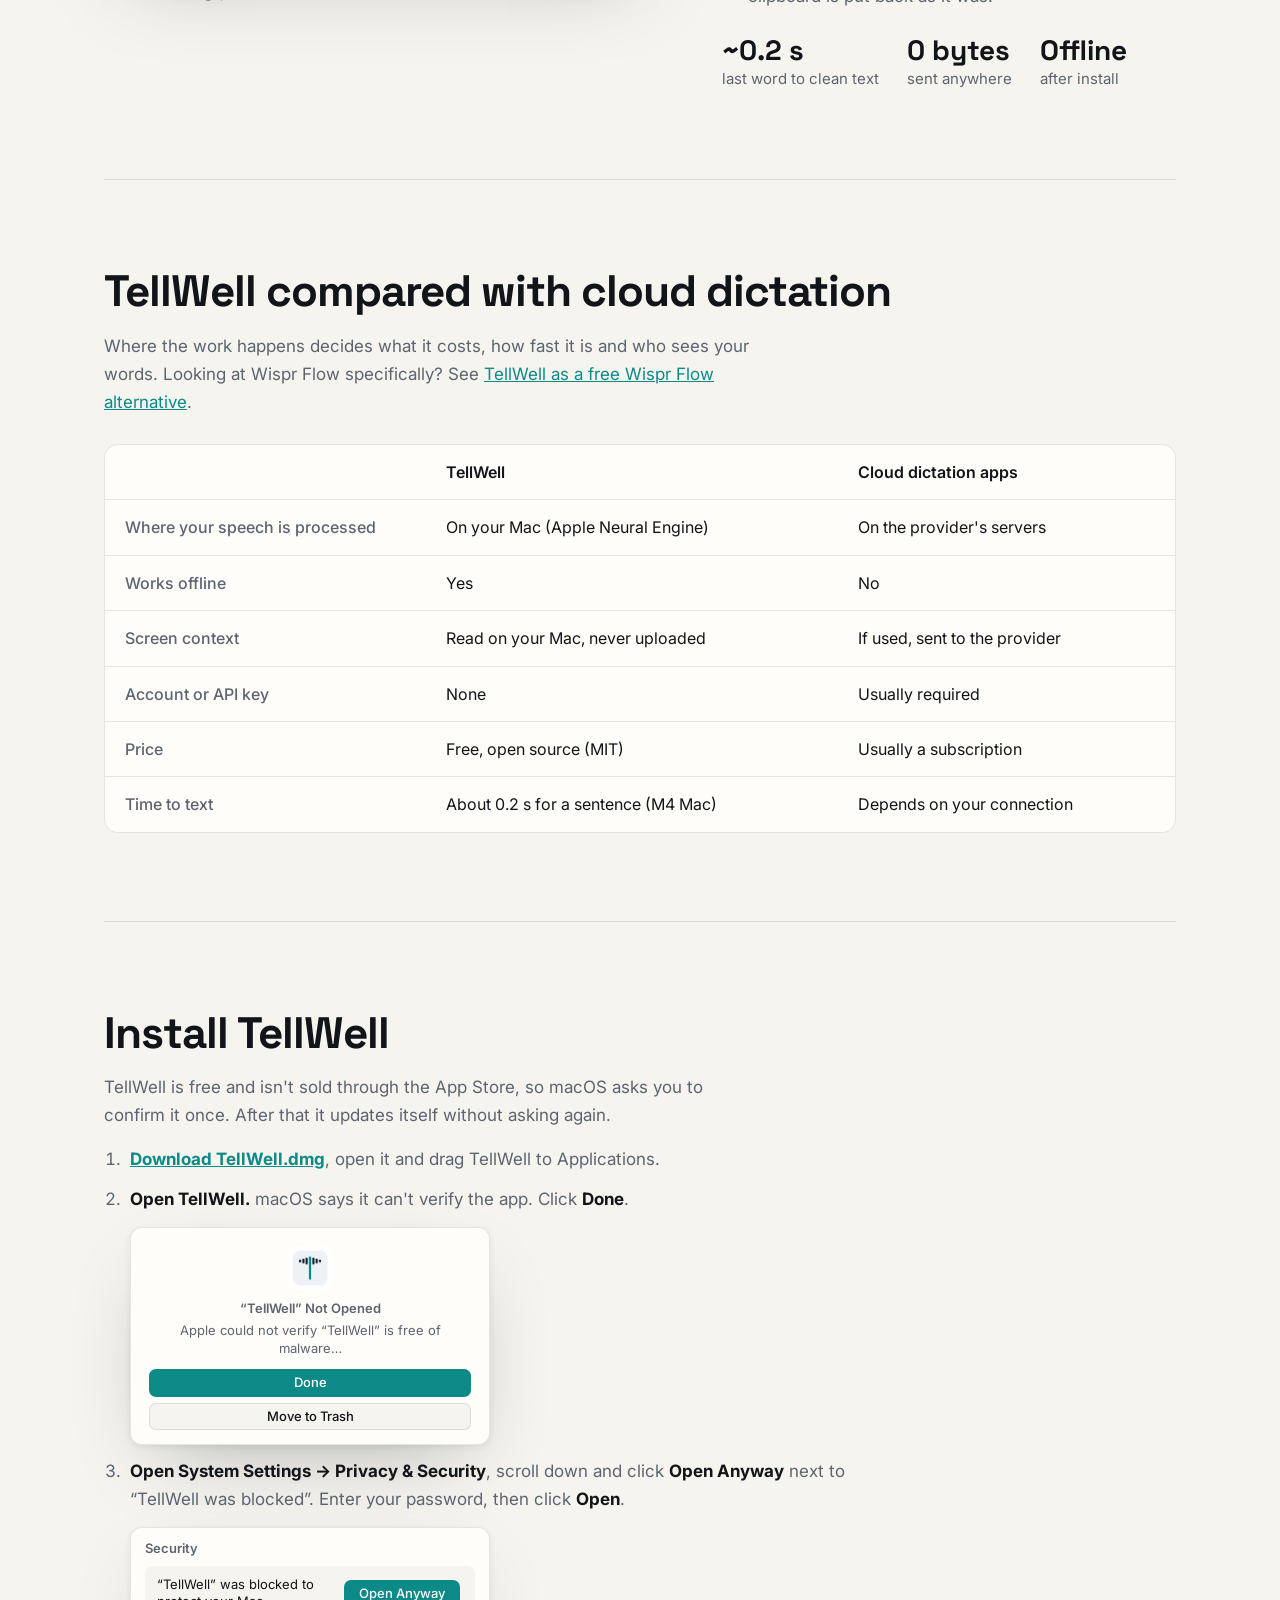
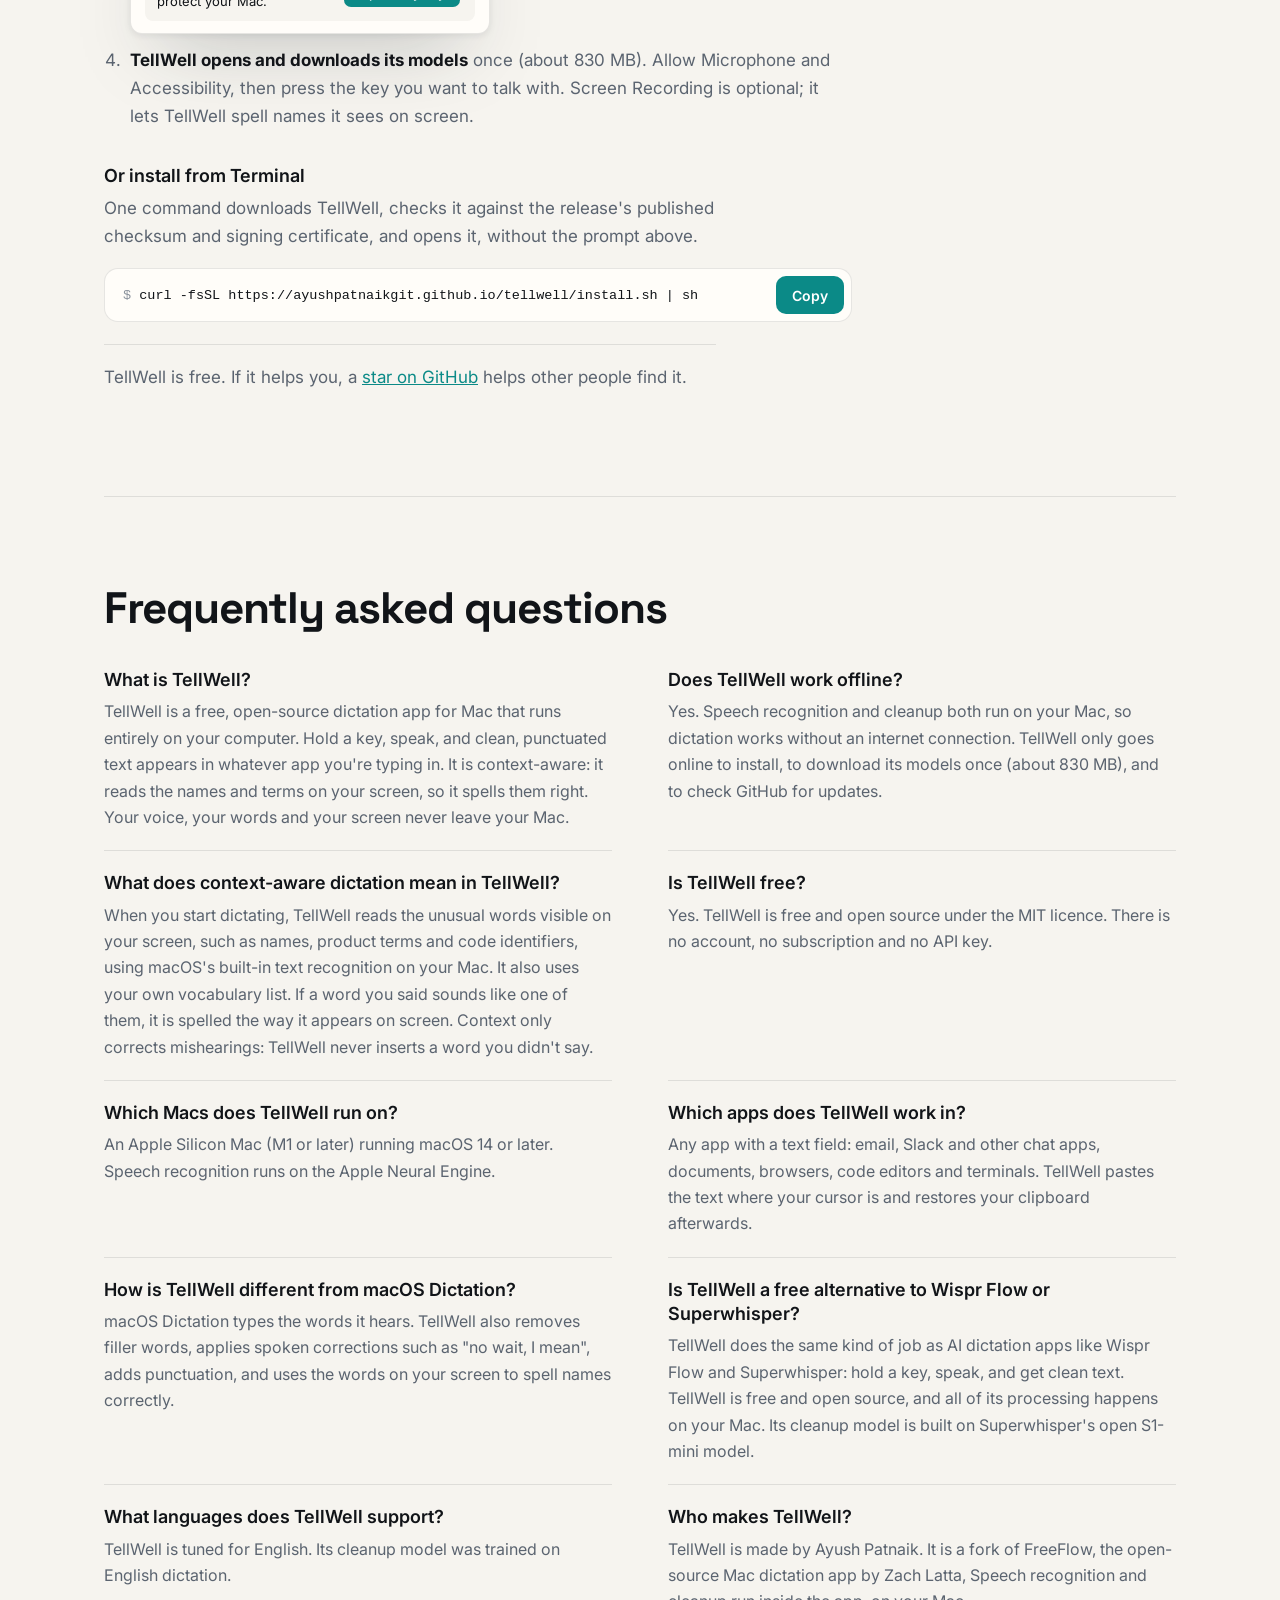
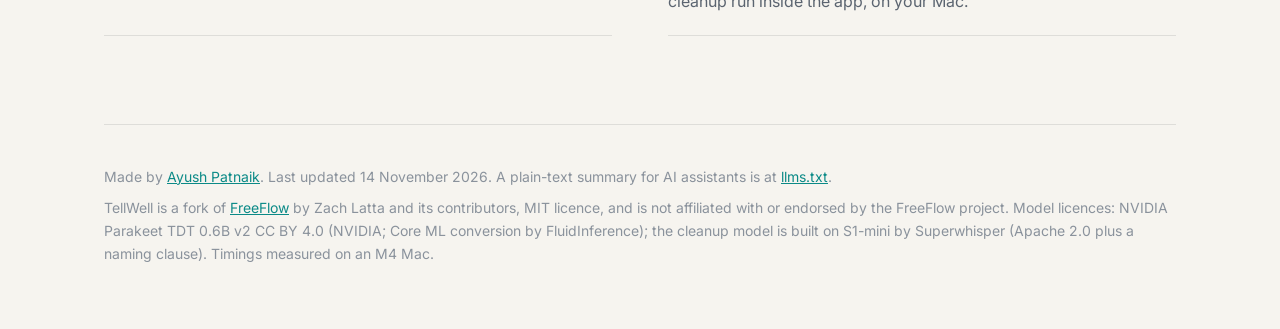
==== commit 00b0f0b8: "Version 0.3.2 Co-Authored-By: Claude Opus 5.5 <noreply@anthropic.com>" ====
--- a/docs/index.html
+++ b/docs/index.html
@@ -31,7 +31,7 @@
   "applicationCategory": "UtilitiesApplication",
   "applicationSubCategory": "Dictation",
   "operatingSystem": "macOS 14 or later (Apple Silicon)",
-  "softwareVersion": "0.3.1",
+  "softwareVersion": "0.3.2",
   "dateModified": "2026-11-15",
   "isAccessibleForFree": true,
   "license": "https://opensource.org/license/mit",
@@ -208,10 +208,10 @@
         </video>
         <p>Also on <a href="https://youtu.be/Wg6OifYSCvk">YouTube</a></p>
       </dialog>
-      <p class="fine">Version 0.3.1 · Apple Silicon, macOS 14 or later · MIT licence ·
+      <p class="fine">Version 0.3.2 · Apple Silicon, macOS 14 or later · MIT licence ·
         <a href="wispr-flow-alternative/">compare with Wispr Flow</a> · <a href="https://github.com/ayushpatnaikgit/tellwell">source</a> ·
         also on <a href="android/">Android</a></p>
-      <p class="fine">Using TellWell 0.3.0? Download 0.3.1 once from this page. It is signed with a new certificate, so 0.3.0 can't update to it by itself. Later updates install as usual.</p>
+      <p class="fine">Using TellWell 0.3.0? Download the latest version once from this page. It is signed with a new certificate, so 0.3.0 can't update to it by itself. Later updates install as usual.</p>
 
       <div class="stage" id="stage" aria-label="Animated example: a spoken sentence is cleaned up as it is typed">
         <div class="window" id="win">
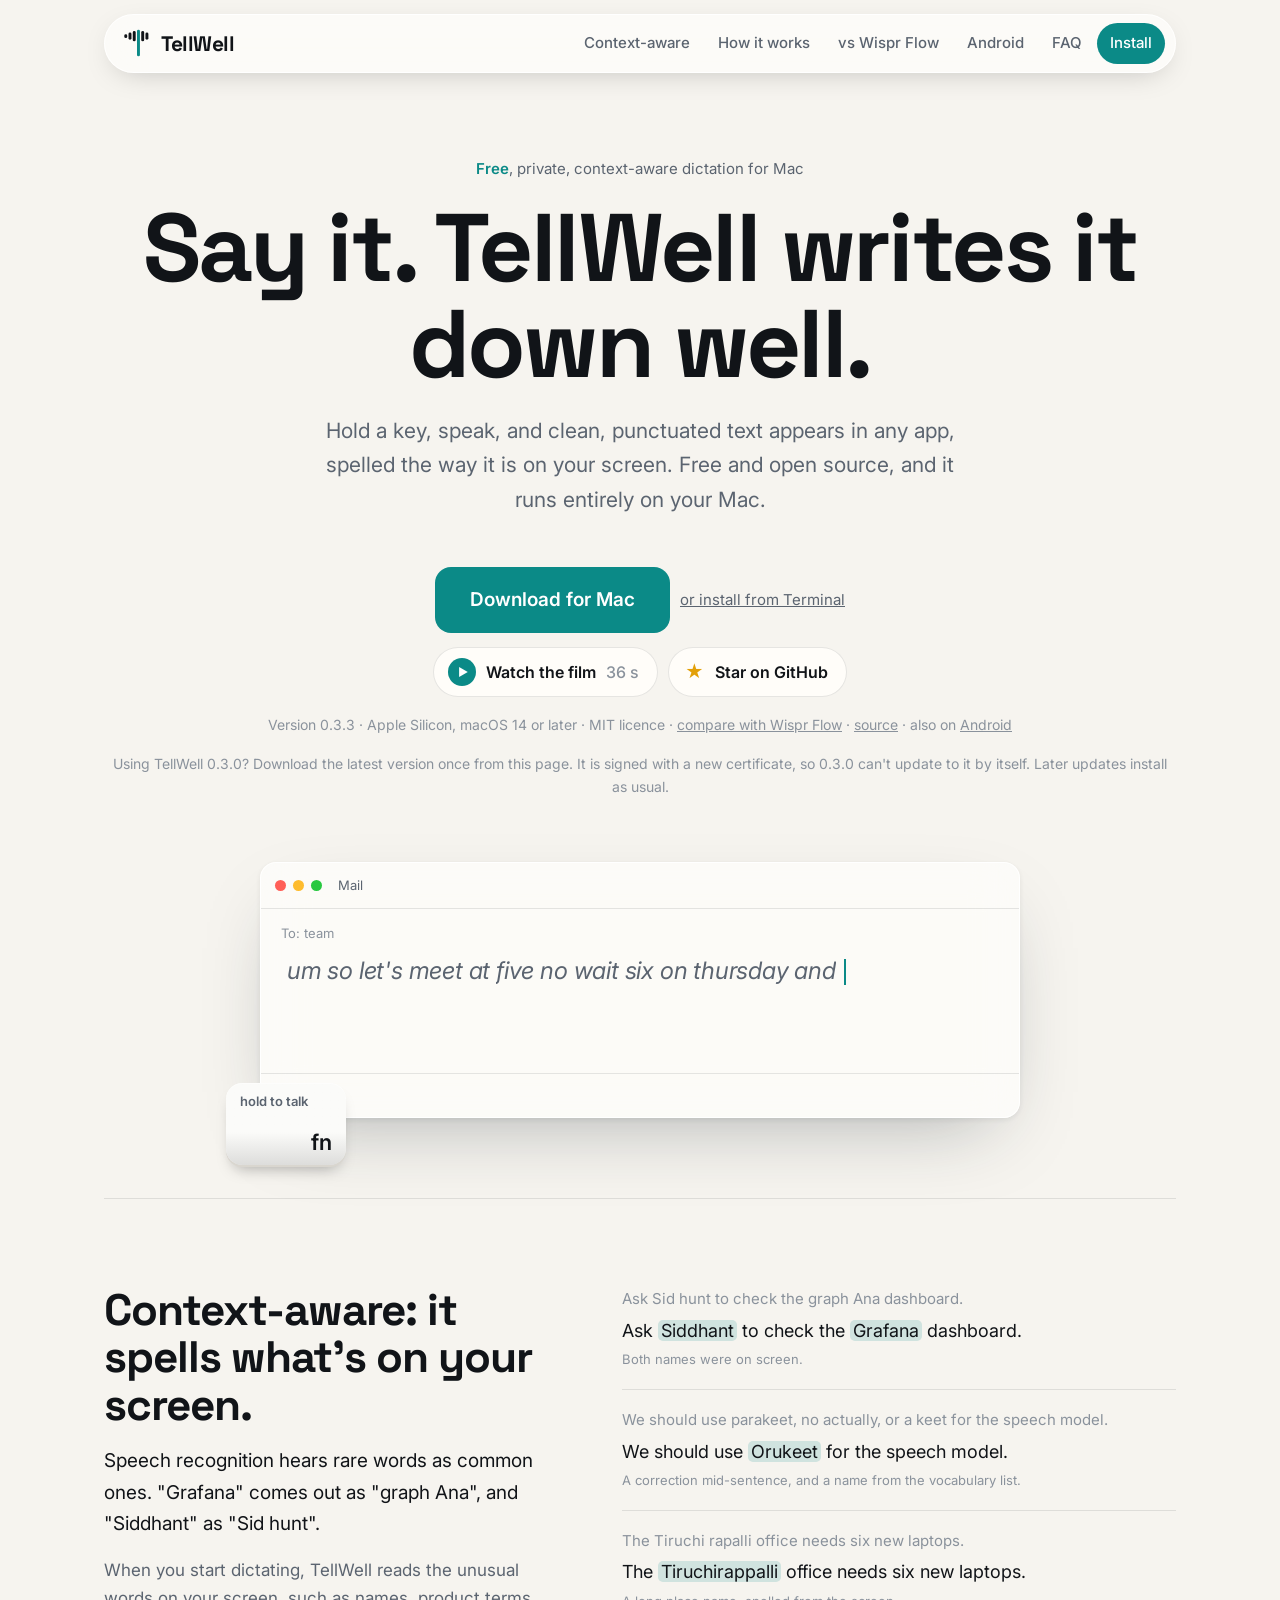
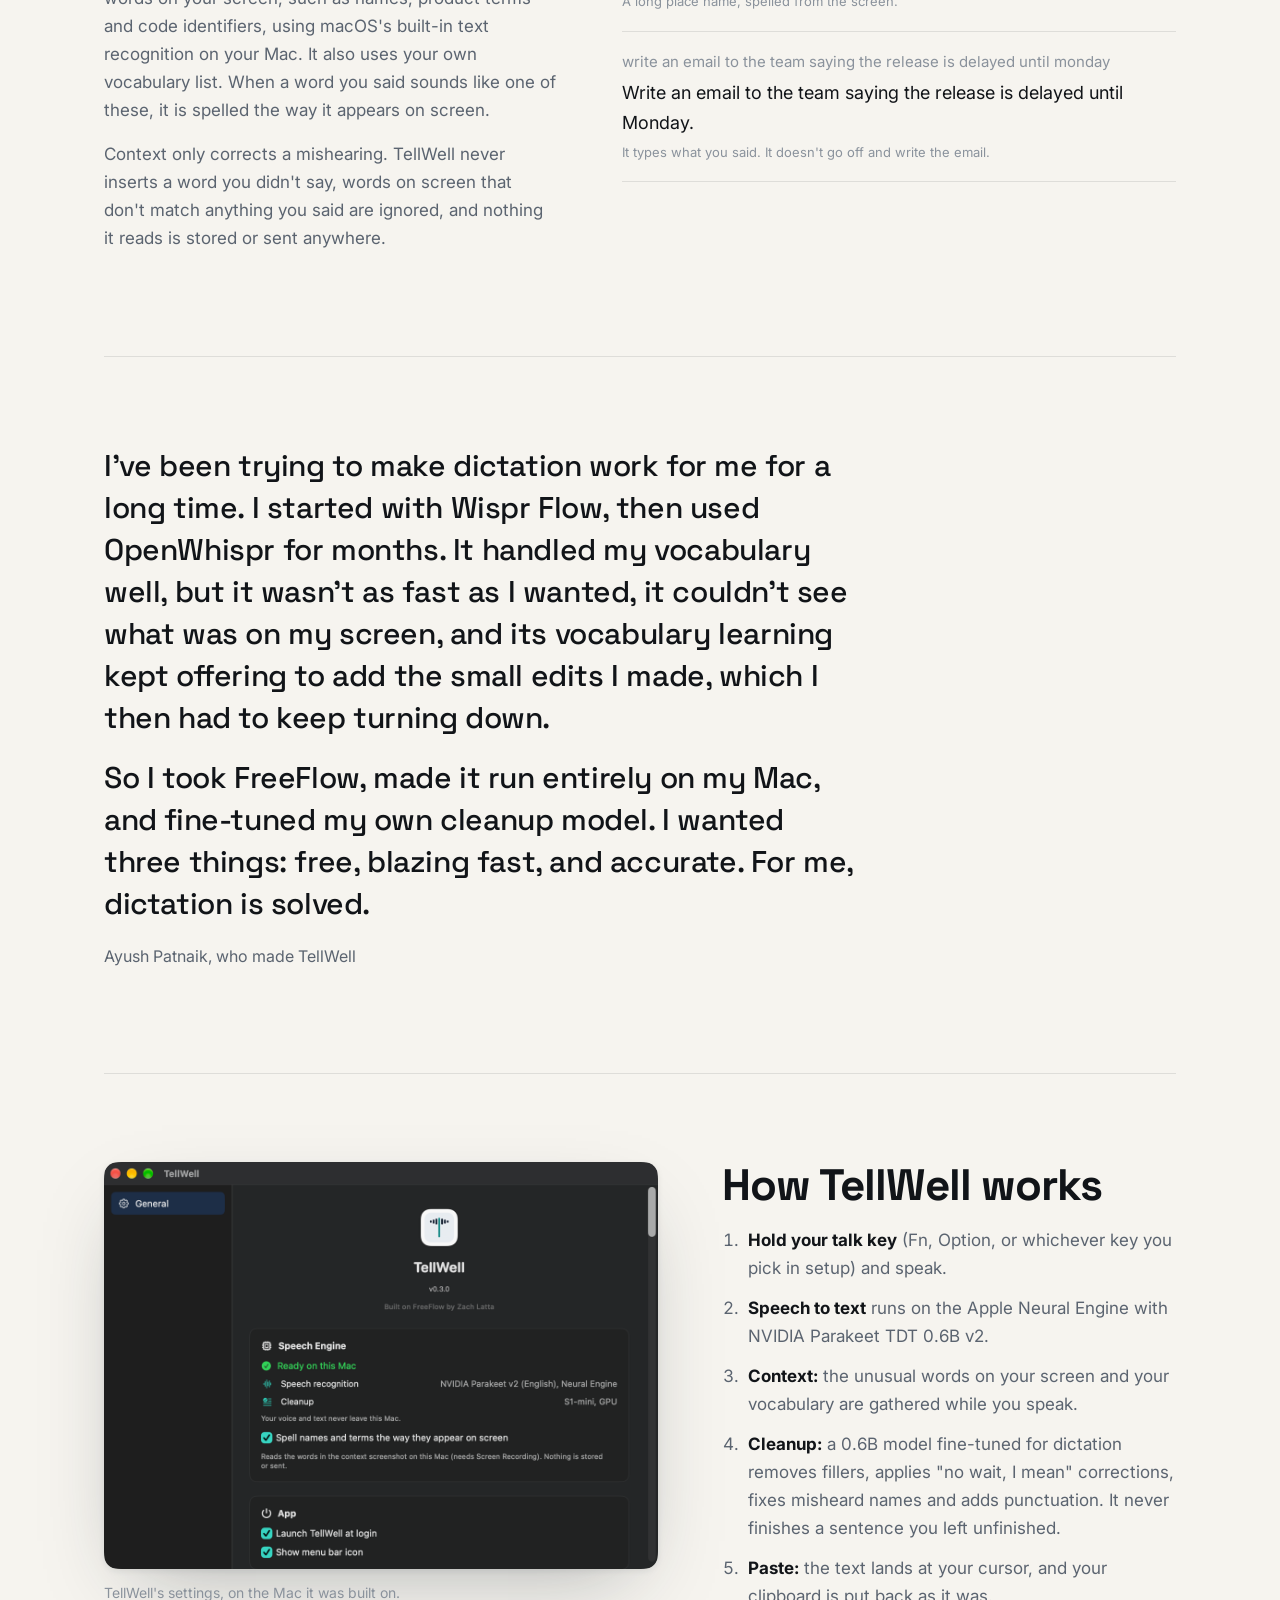
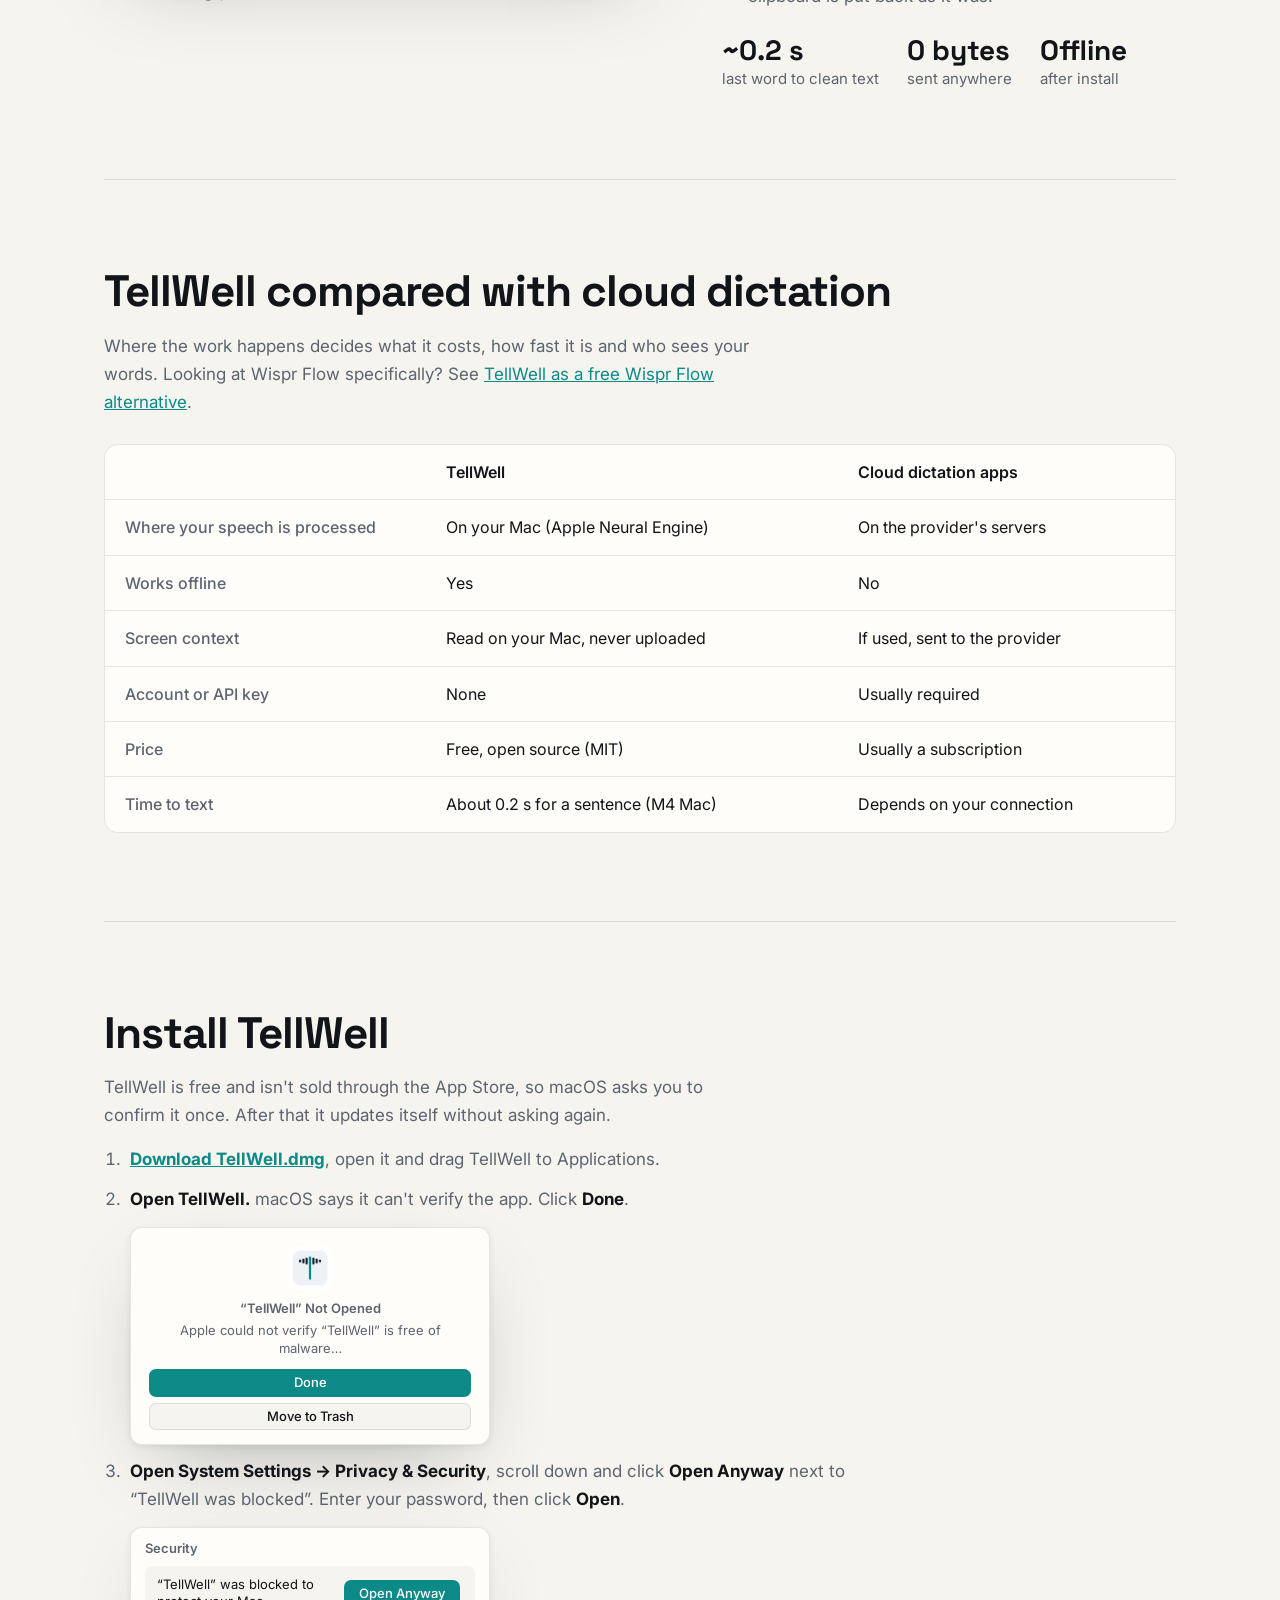
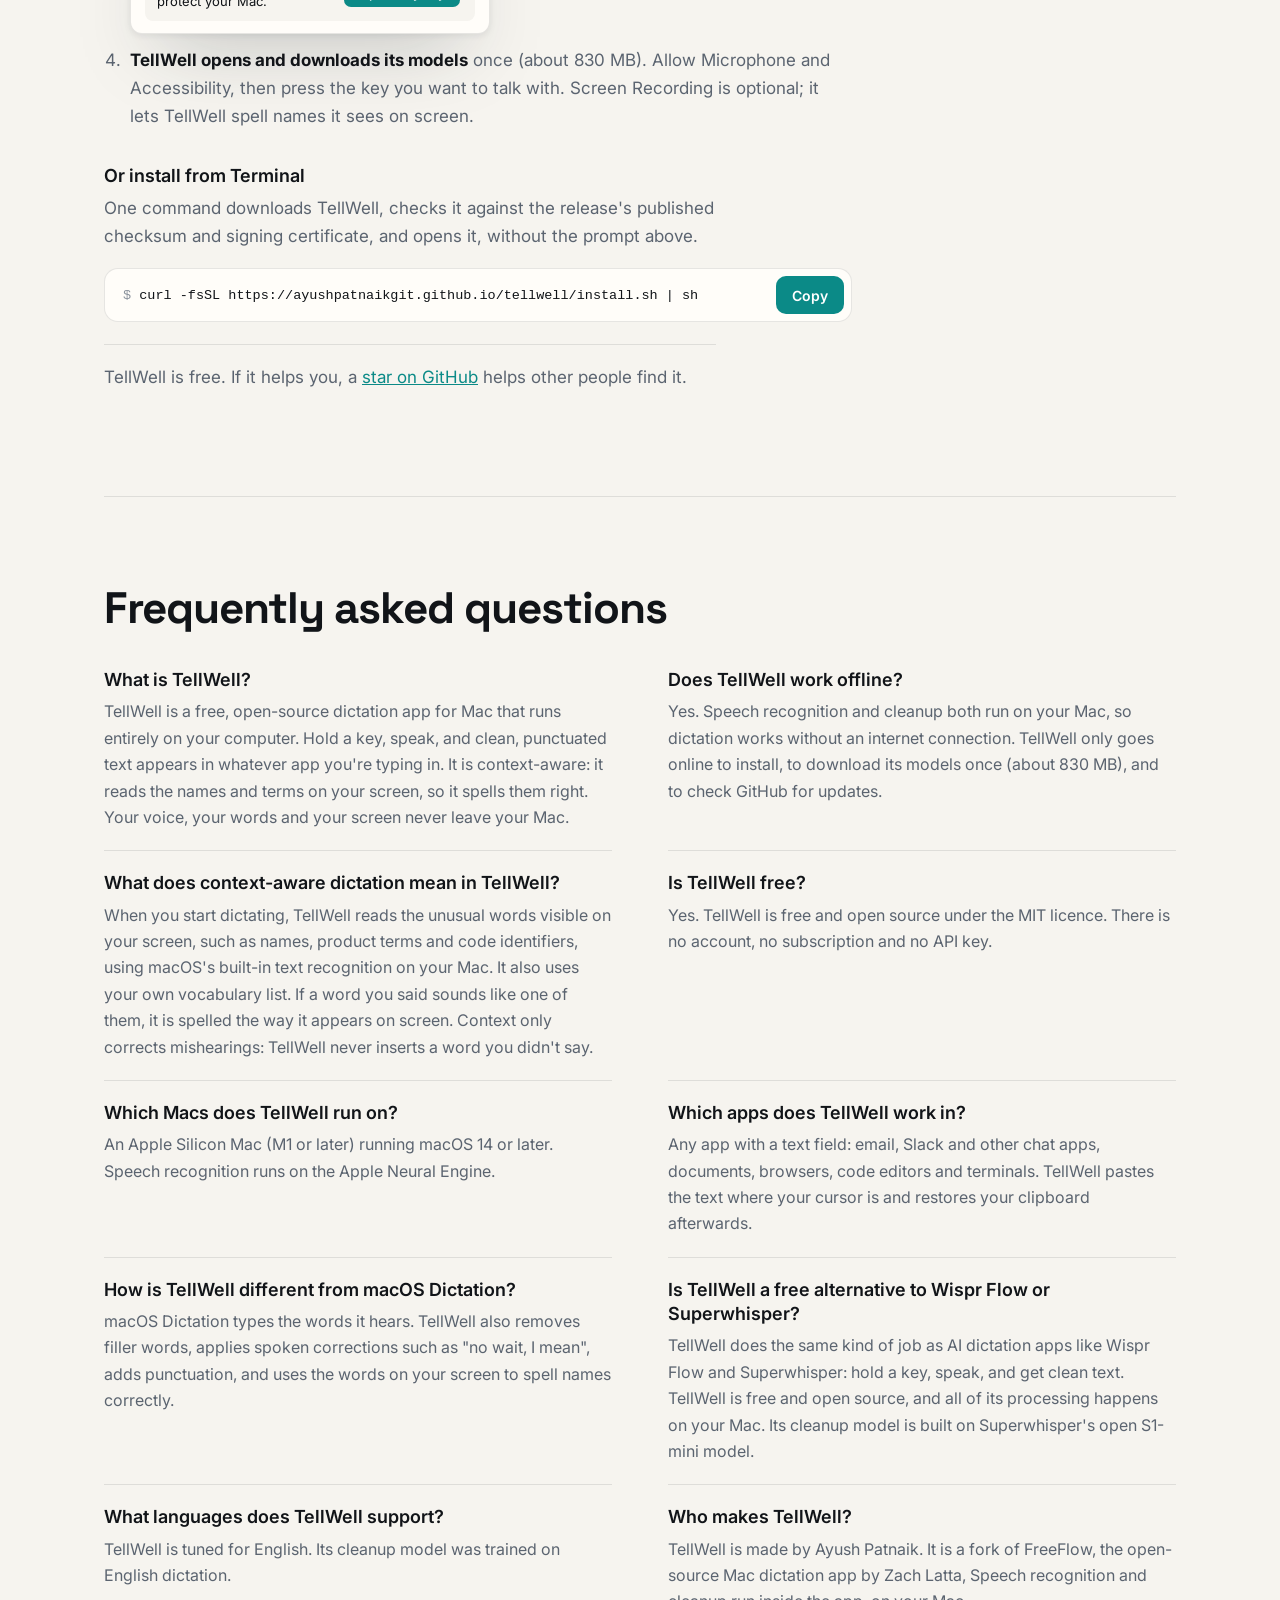
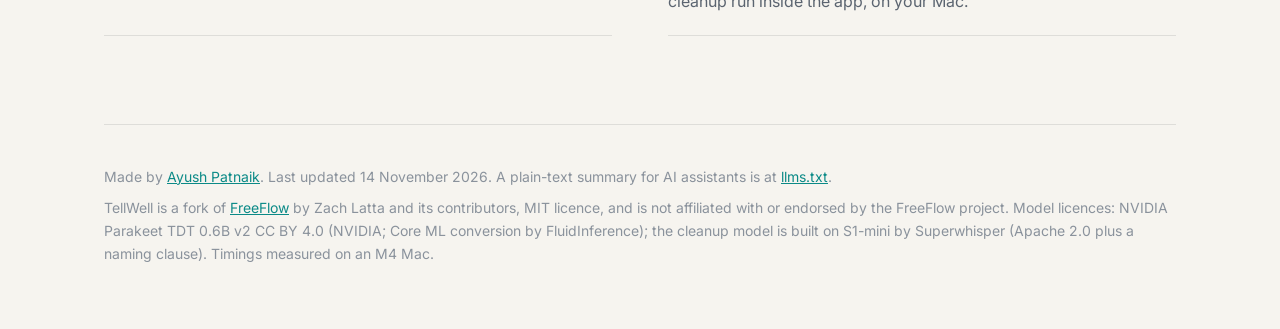
==== commit e009336d: "Version 0.3.3 Co-Authored-By: Claude Opus 5.5 <noreply@anthropic.com>" ====
--- a/docs/index.html
+++ b/docs/index.html
@@ -31,7 +31,7 @@
   "applicationCategory": "UtilitiesApplication",
   "applicationSubCategory": "Dictation",
   "operatingSystem": "macOS 14 or later (Apple Silicon)",
-  "softwareVersion": "0.3.2",
+  "softwareVersion": "0.3.3",
   "dateModified": "2026-11-15",
   "isAccessibleForFree": true,
   "license": "https://opensource.org/license/mit",
@@ -208,7 +208,7 @@
         </video>
         <p>Also on <a href="https://youtu.be/Wg6OifYSCvk">YouTube</a></p>
       </dialog>
-      <p class="fine">Version 0.3.2 · Apple Silicon, macOS 14 or later · MIT licence ·
+      <p class="fine">Version 0.3.3 · Apple Silicon, macOS 14 or later · MIT licence ·
         <a href="wispr-flow-alternative/">compare with Wispr Flow</a> · <a href="https://github.com/ayushpatnaikgit/tellwell">source</a> ·
         also on <a href="android/">Android</a></p>
       <p class="fine">Using TellWell 0.3.0? Download the latest version once from this page. It is signed with a new certificate, so 0.3.0 can't update to it by itself. Later updates install as usual.</p>
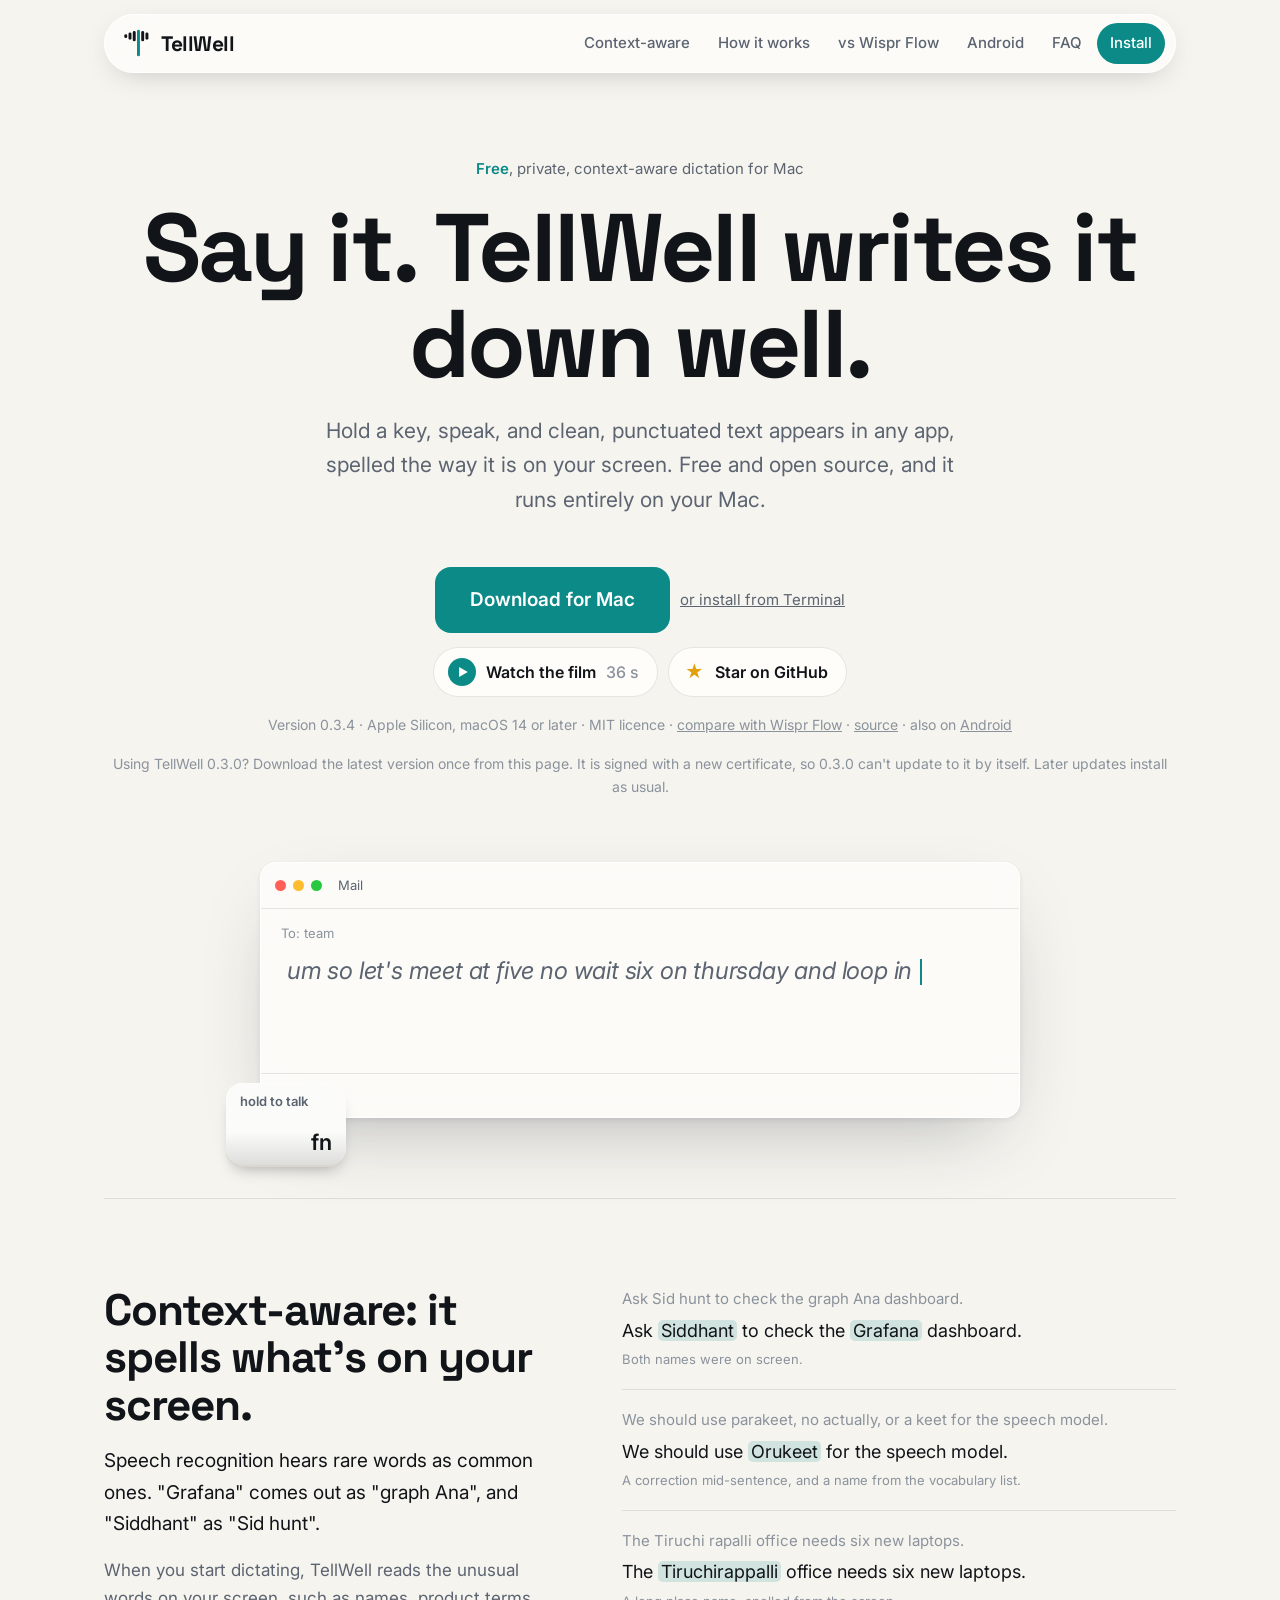
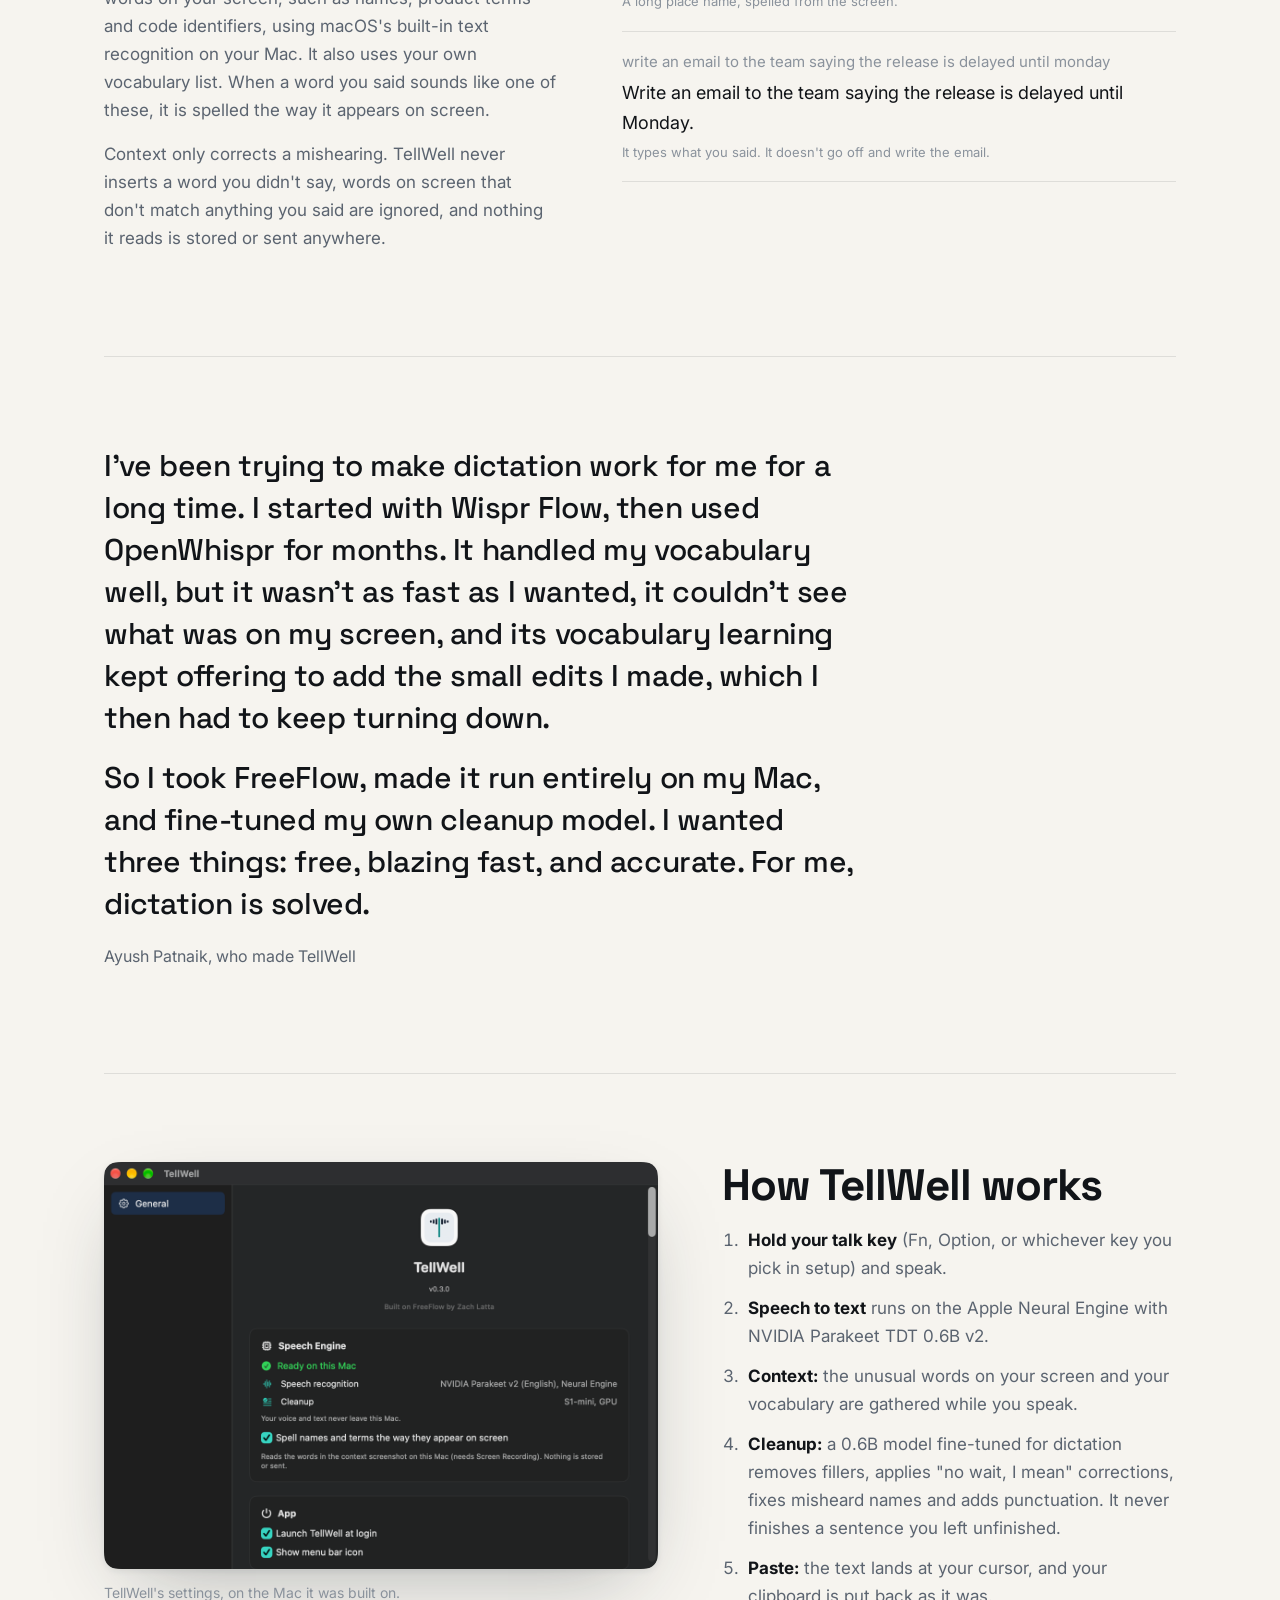
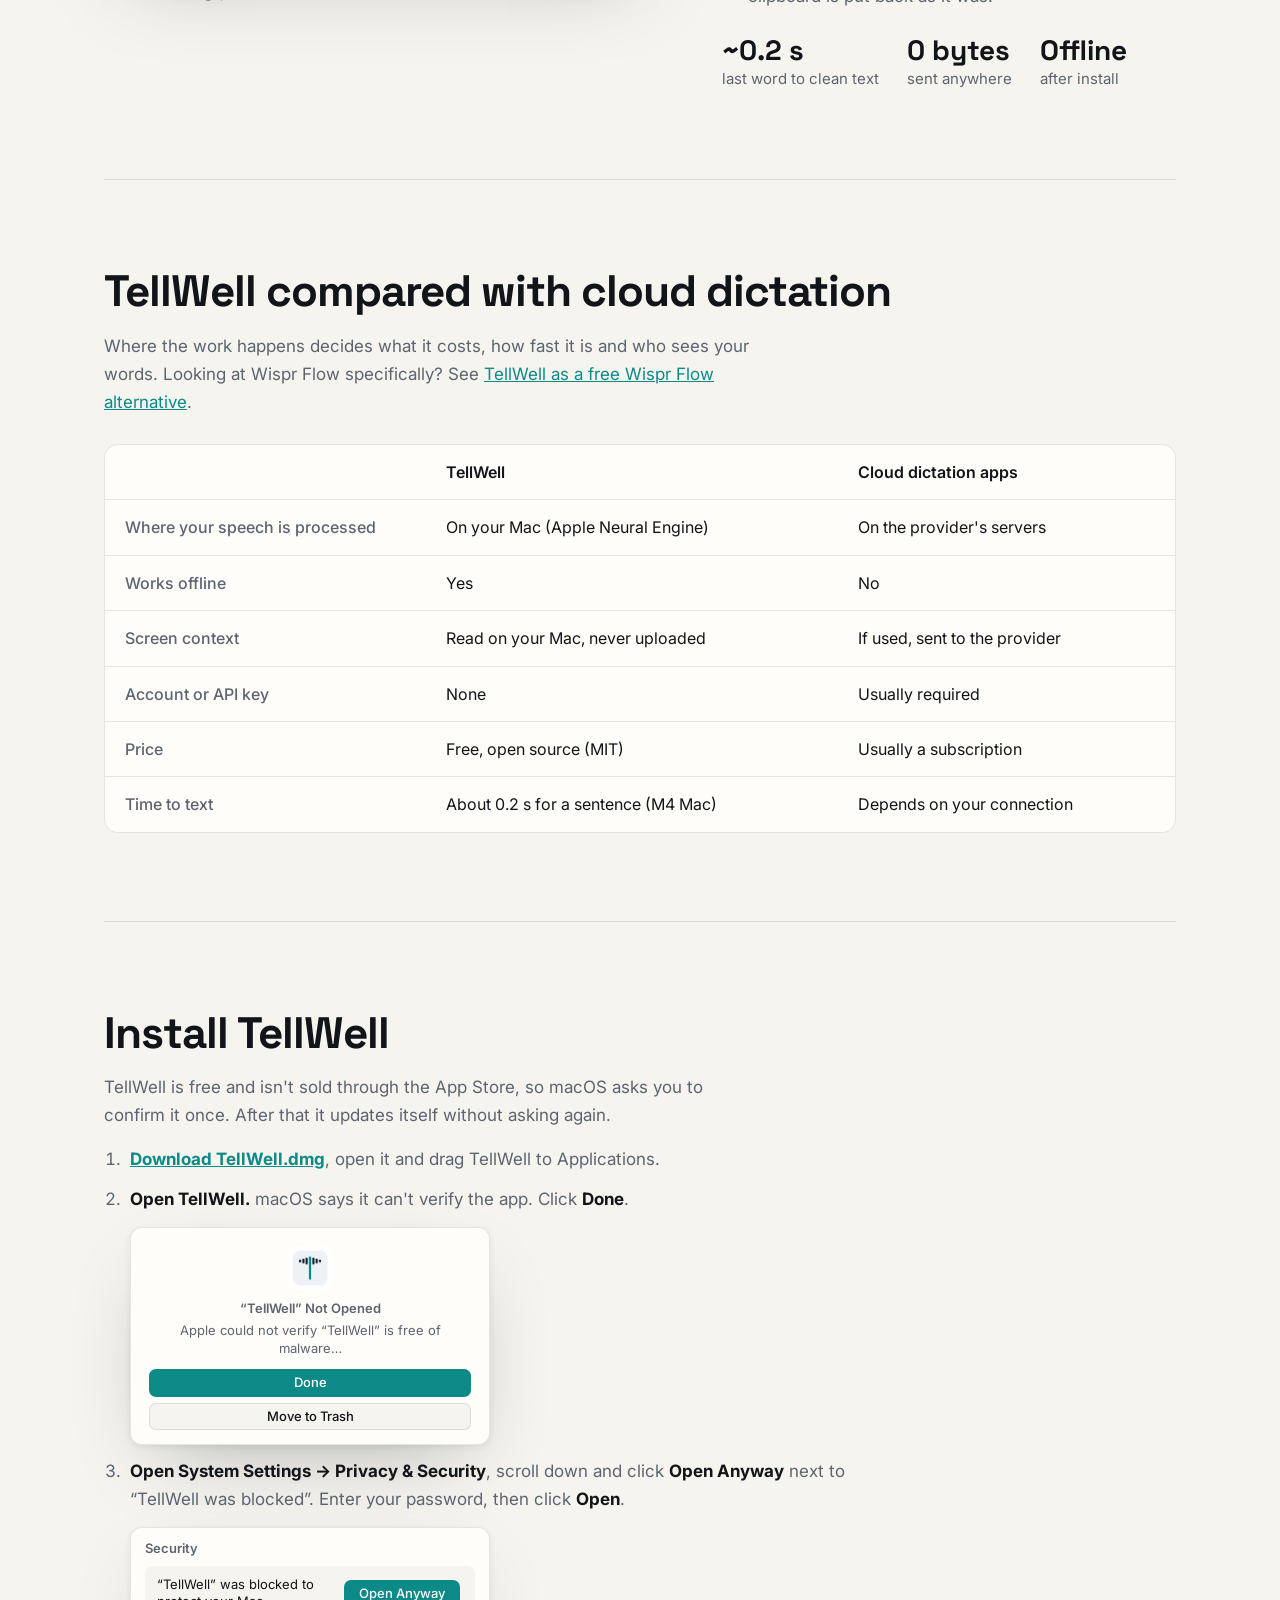
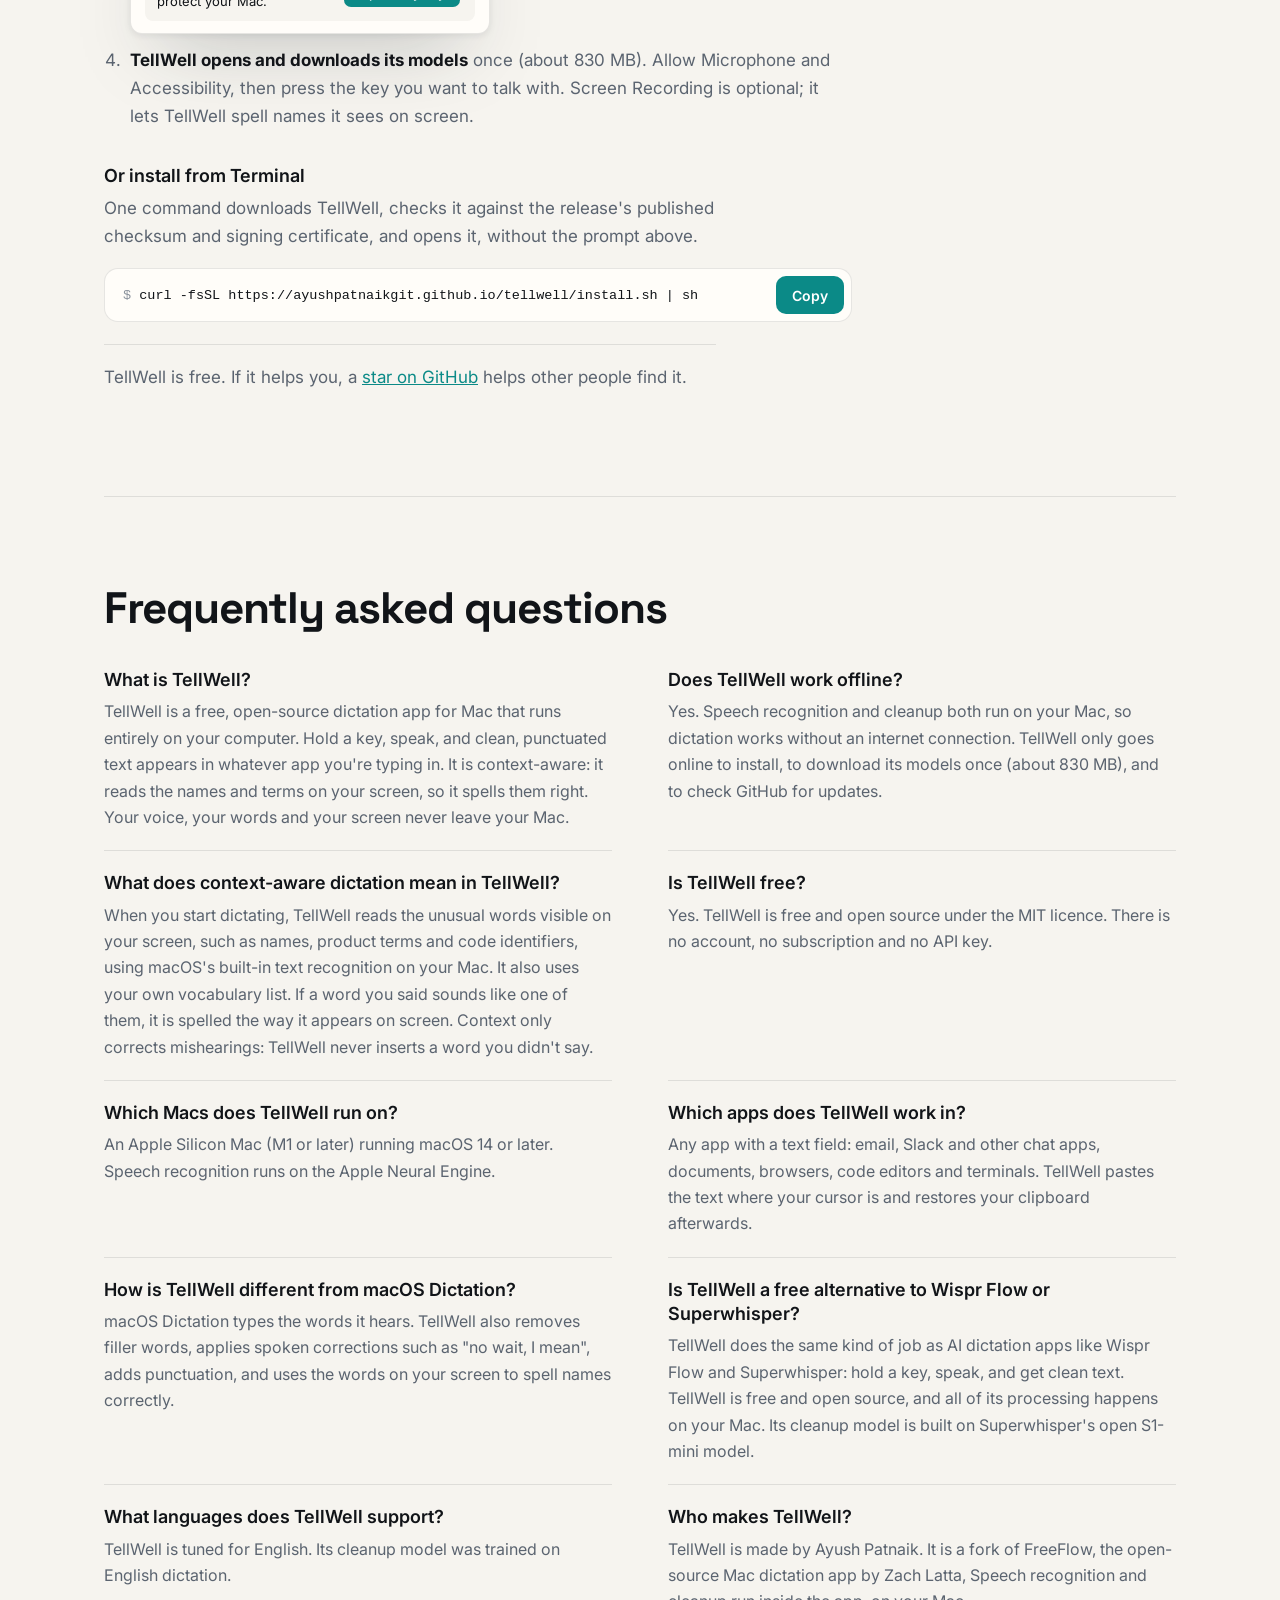
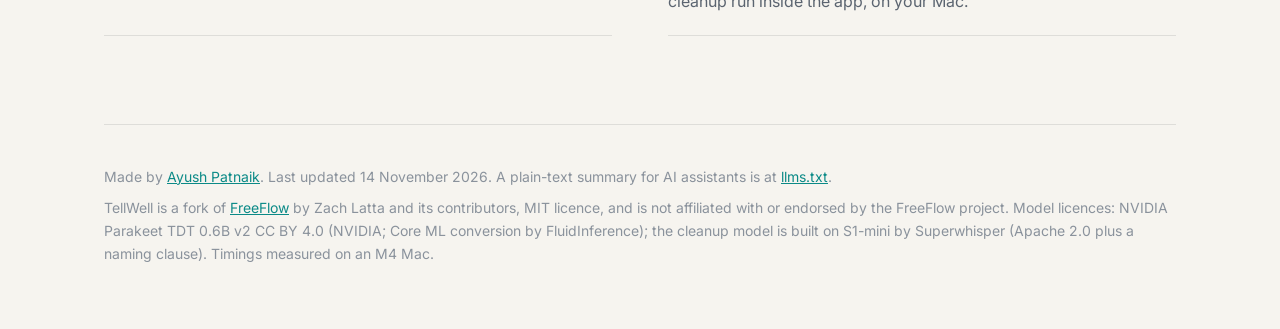
==== commit 56dd6d4e: "Version 0.3.4 Co-Authored-By: Claude Opus 5.5 <noreply@anthropic.com>" ====
--- a/docs/index.html
+++ b/docs/index.html
@@ -31,7 +31,7 @@
   "applicationCategory": "UtilitiesApplication",
   "applicationSubCategory": "Dictation",
   "operatingSystem": "macOS 14 or later (Apple Silicon)",
-  "softwareVersion": "0.3.3",
+  "softwareVersion": "0.3.4",
   "dateModified": "2026-11-15",
   "isAccessibleForFree": true,
   "license": "https://opensource.org/license/mit",
@@ -208,7 +208,7 @@
         </video>
         <p>Also on <a href="https://youtu.be/Wg6OifYSCvk">YouTube</a></p>
       </dialog>
-      <p class="fine">Version 0.3.3 · Apple Silicon, macOS 14 or later · MIT licence ·
+      <p class="fine">Version 0.3.4 · Apple Silicon, macOS 14 or later · MIT licence ·
         <a href="wispr-flow-alternative/">compare with Wispr Flow</a> · <a href="https://github.com/ayushpatnaikgit/tellwell">source</a> ·
         also on <a href="android/">Android</a></p>
       <p class="fine">Using TellWell 0.3.0? Download the latest version once from this page. It is signed with a new certificate, so 0.3.0 can't update to it by itself. Later updates install as usual.</p>
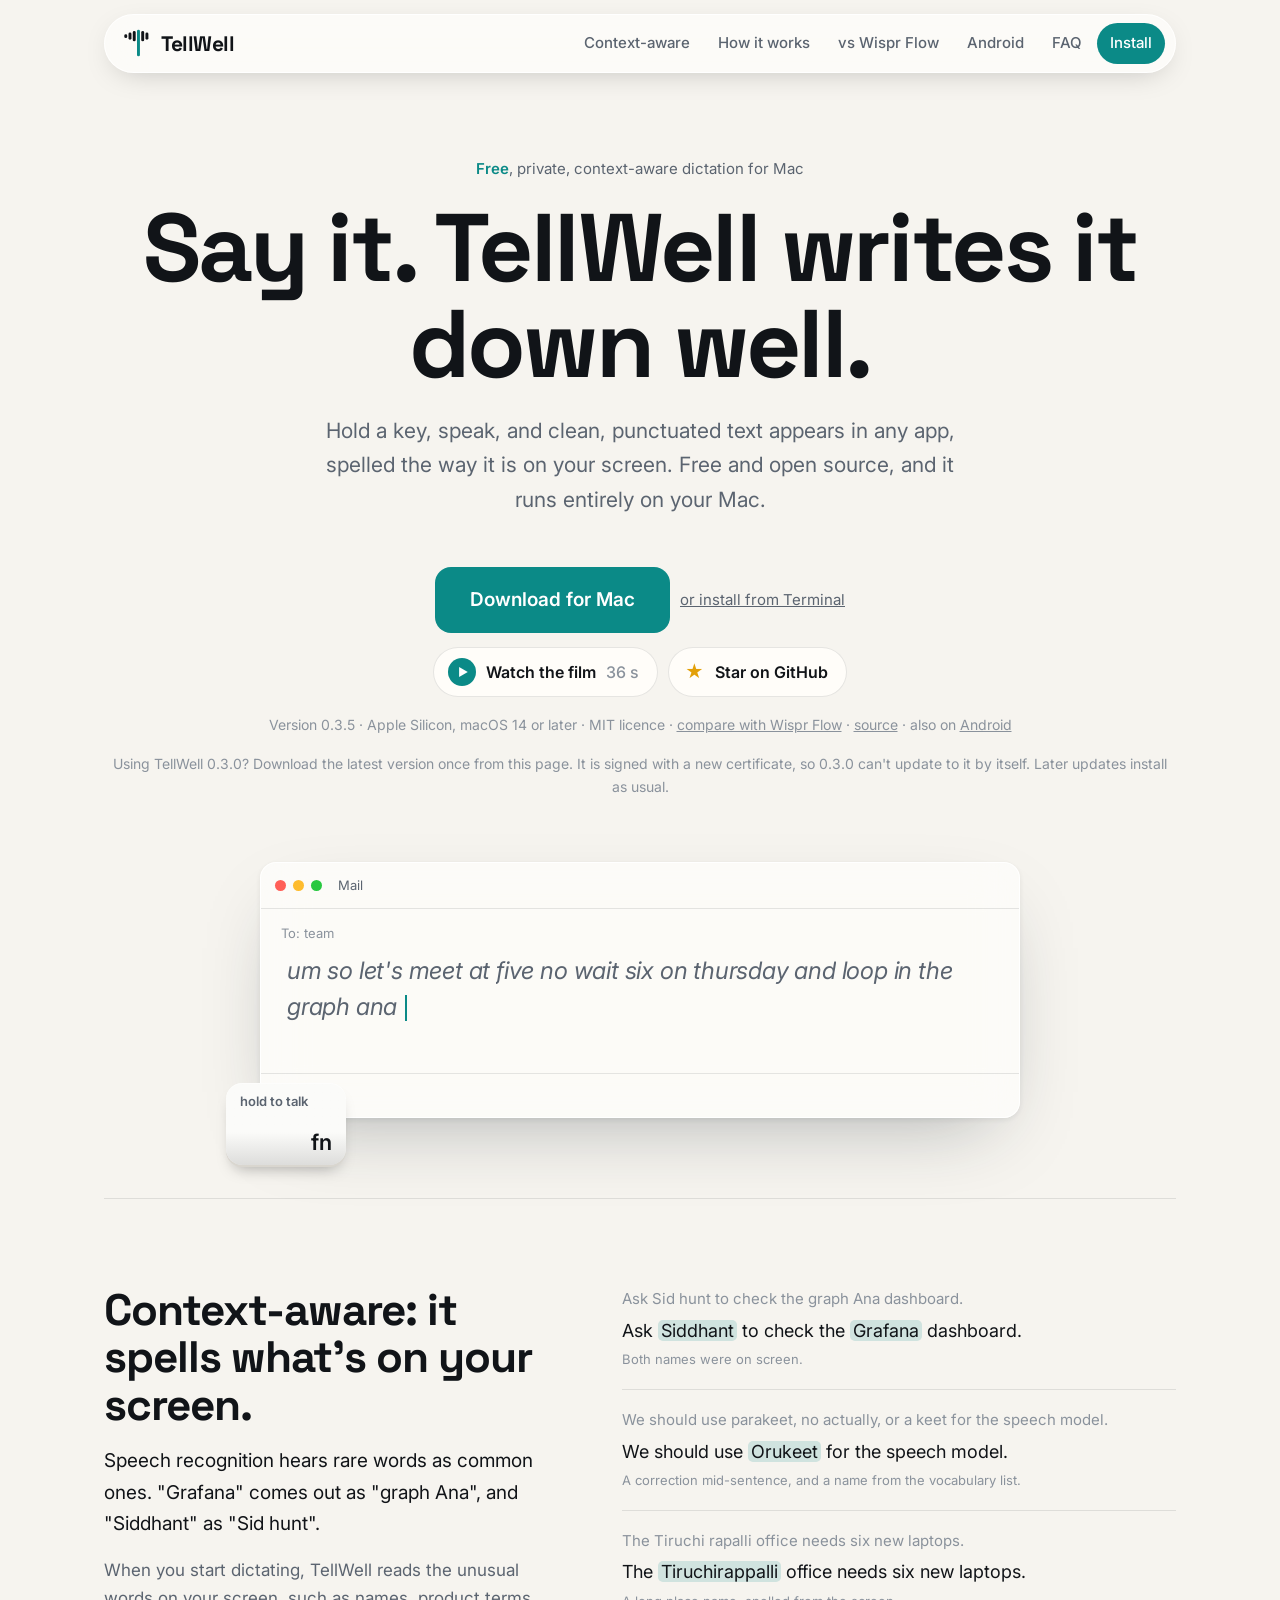
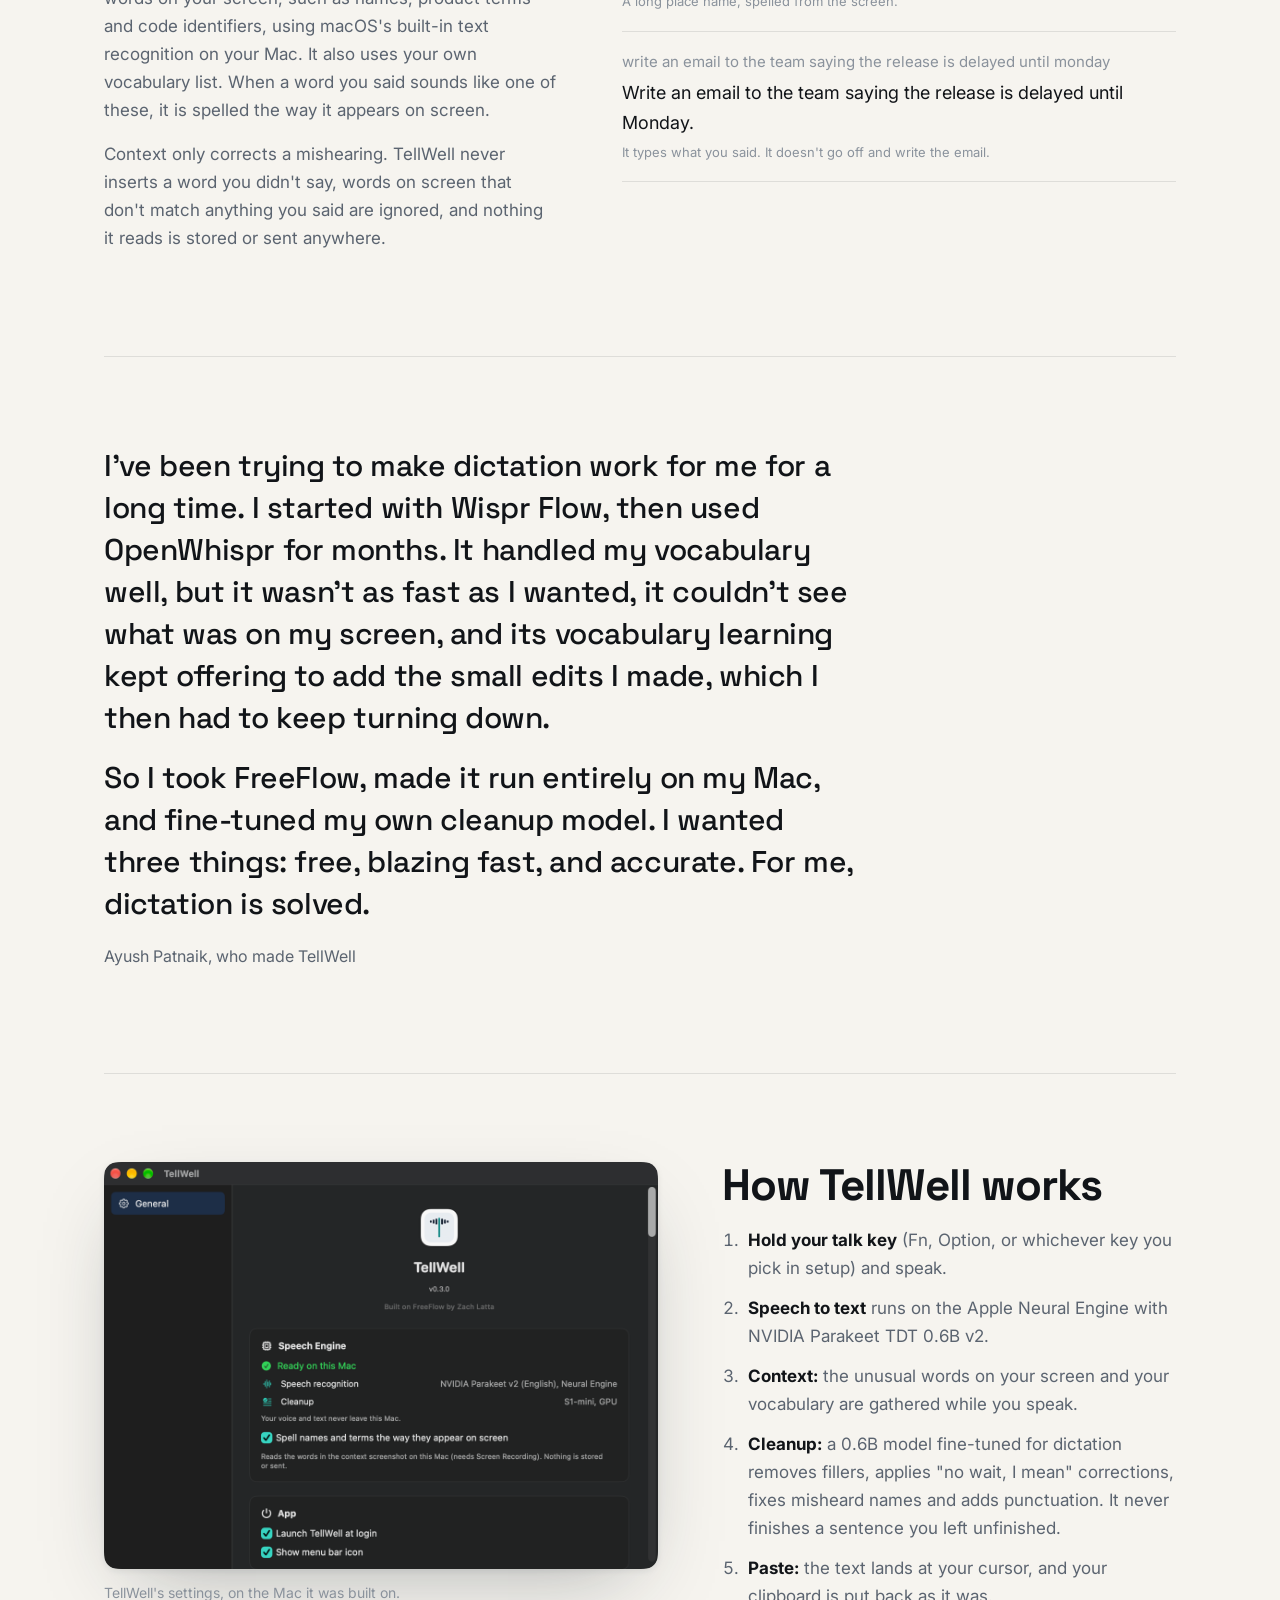
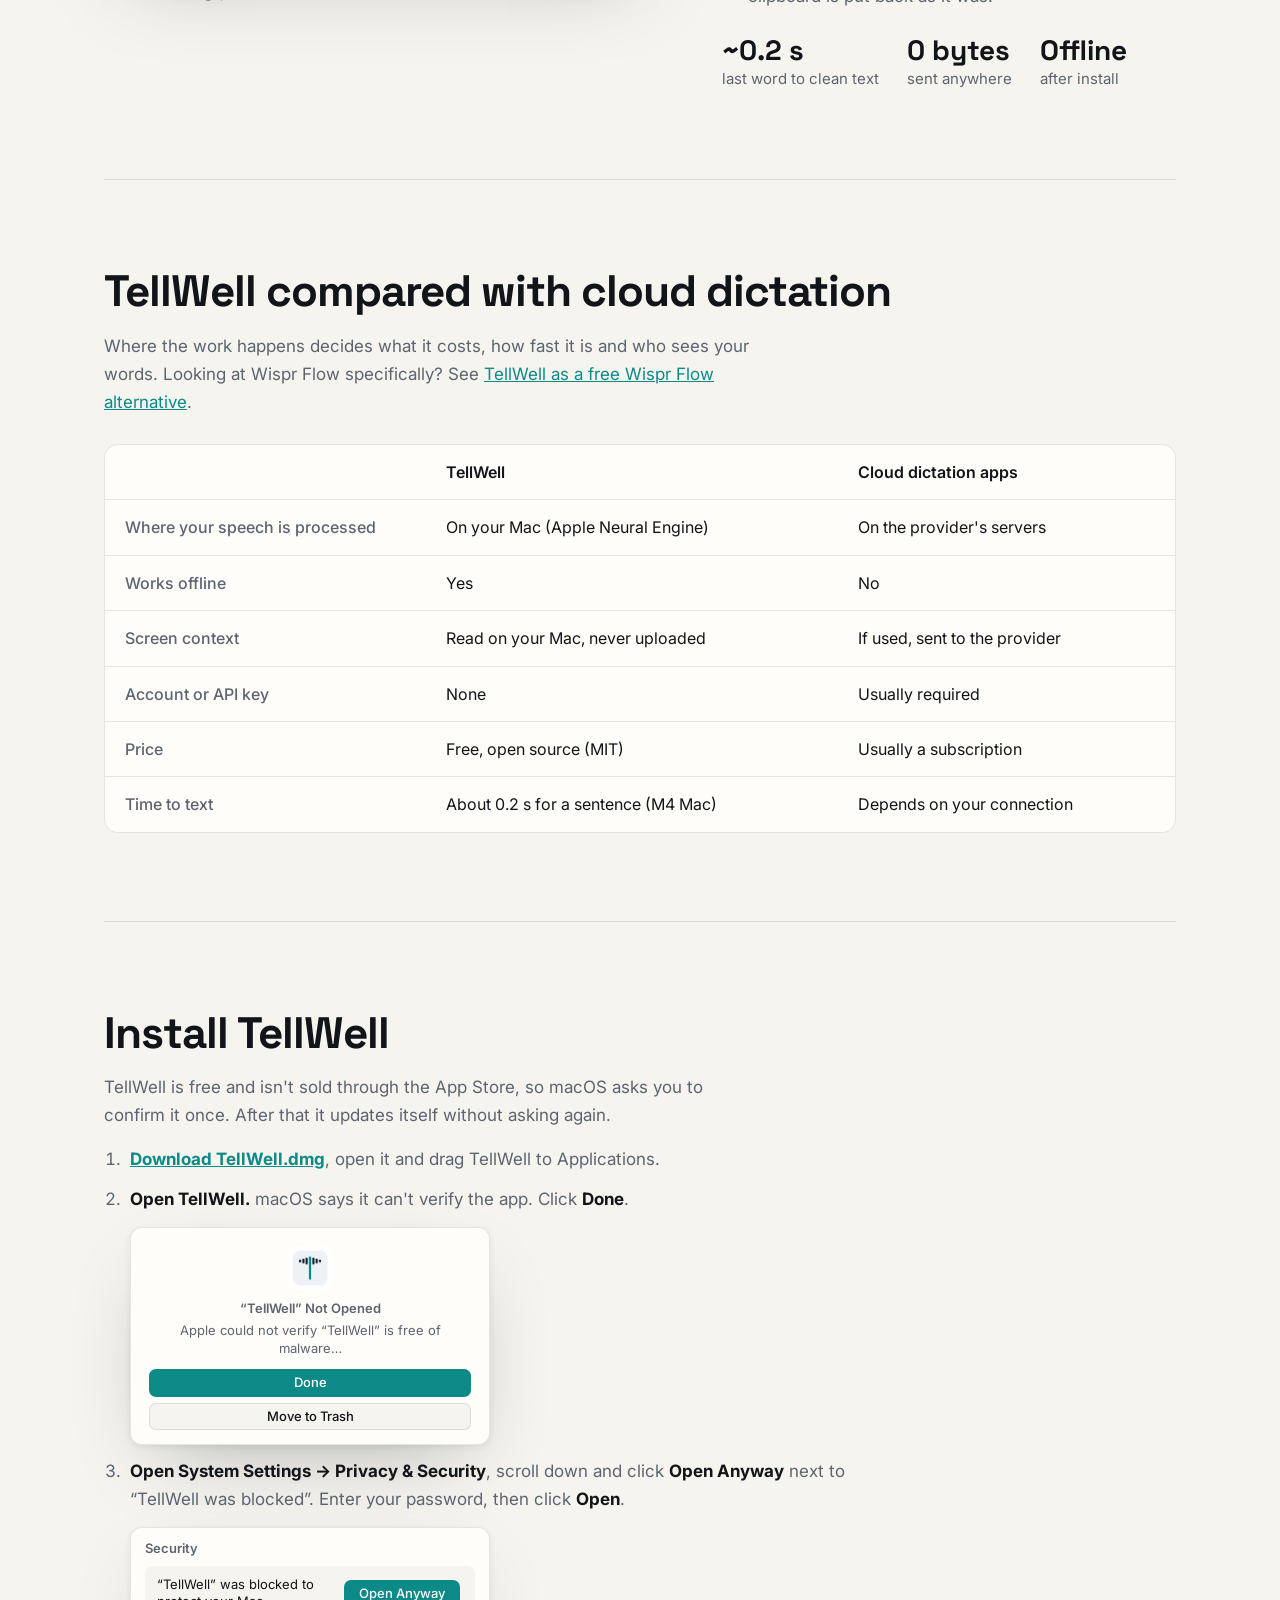
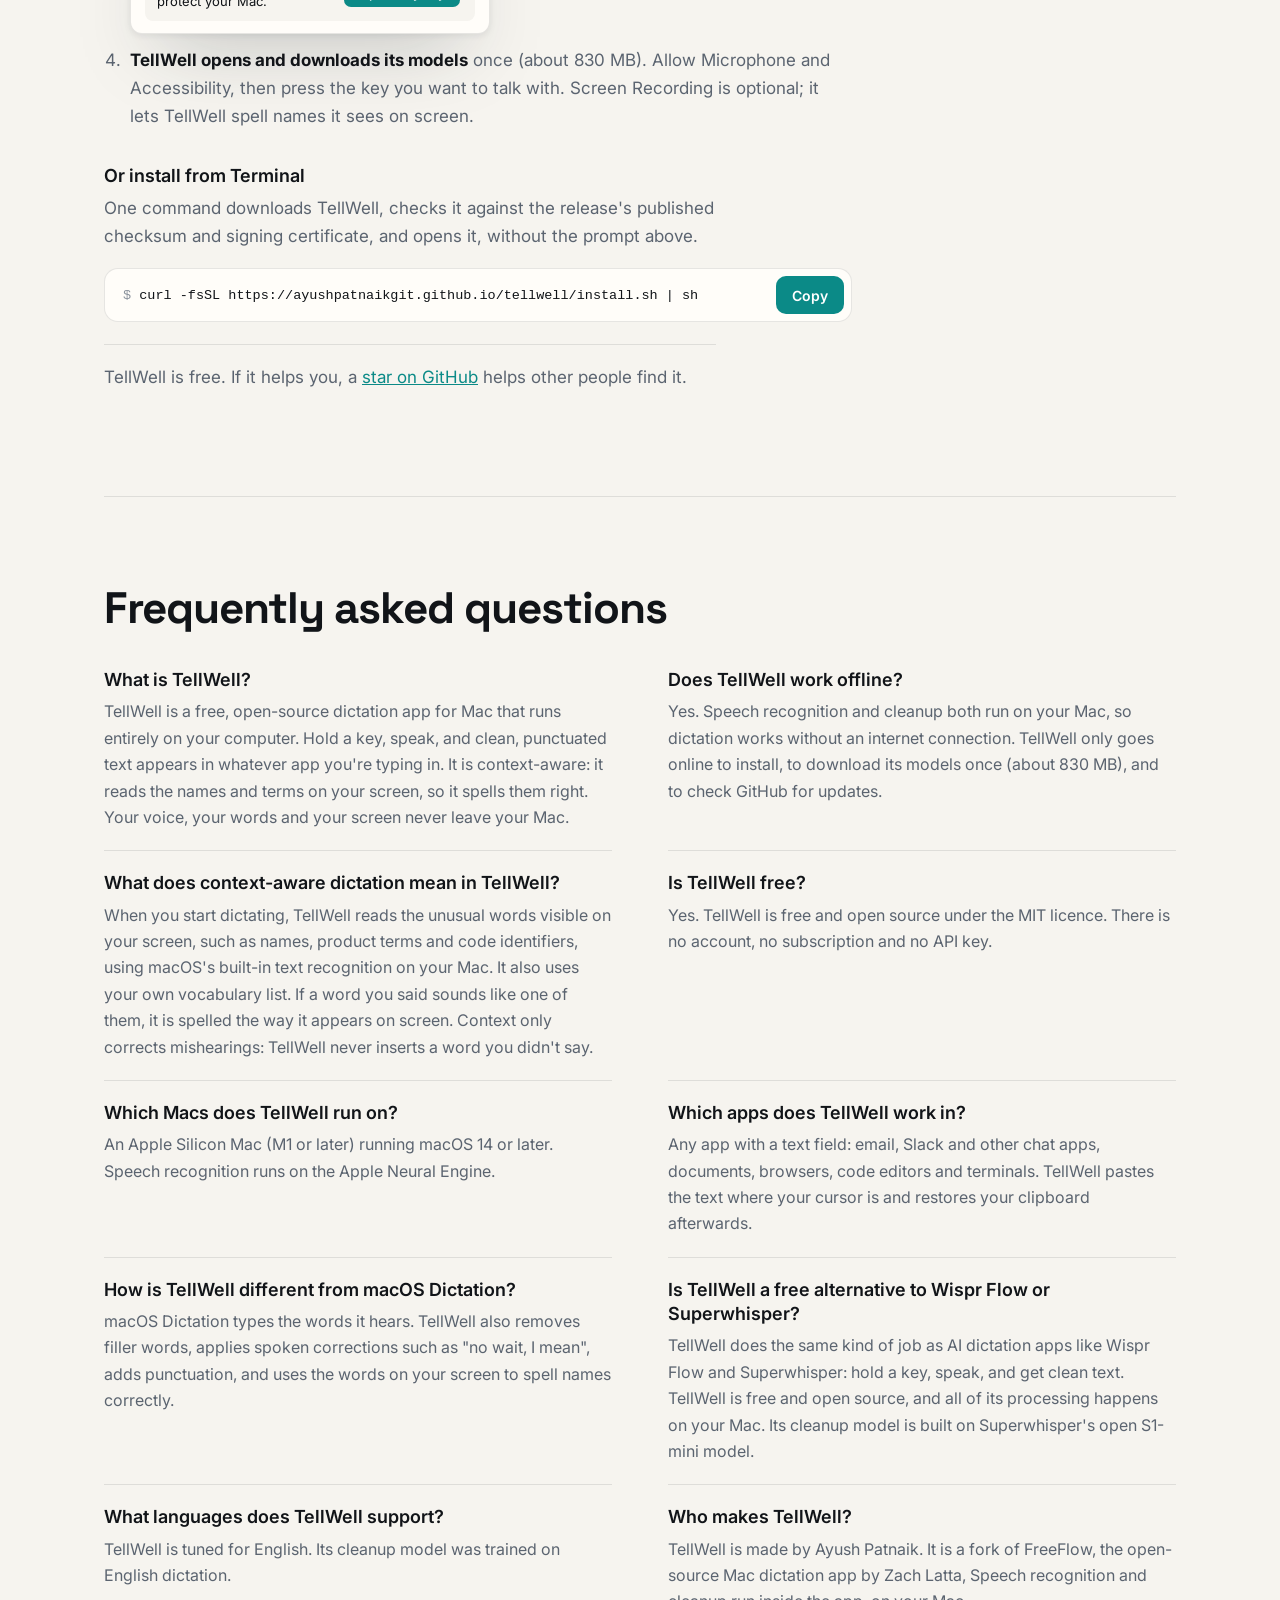
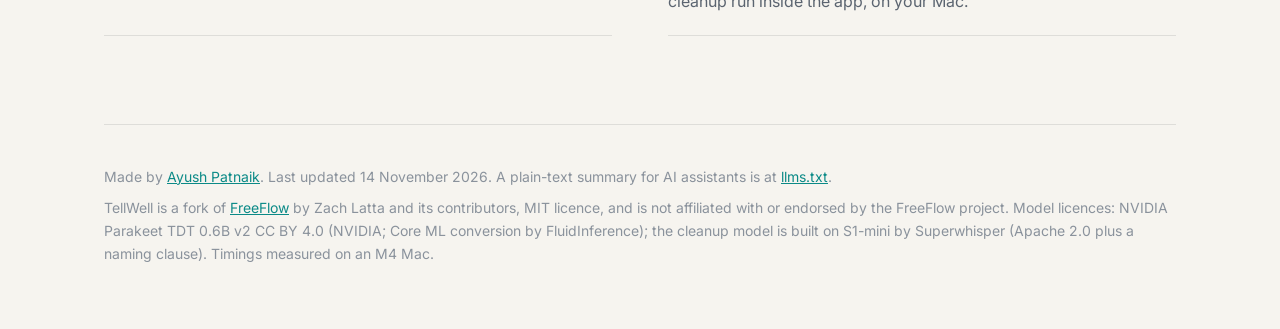
==== commit 3656ab74: "Version 0.3.5 Co-Authored-By: Claude Opus 5.5 <noreply@anthropic.com>" ====
--- a/docs/index.html
+++ b/docs/index.html
@@ -31,7 +31,7 @@
   "applicationCategory": "UtilitiesApplication",
   "applicationSubCategory": "Dictation",
   "operatingSystem": "macOS 14 or later (Apple Silicon)",
-  "softwareVersion": "0.3.4",
+  "softwareVersion": "0.3.5",
   "dateModified": "2026-11-15",
   "isAccessibleForFree": true,
   "license": "https://opensource.org/license/mit",
@@ -208,7 +208,7 @@
         </video>
         <p>Also on <a href="https://youtu.be/Wg6OifYSCvk">YouTube</a></p>
       </dialog>
-      <p class="fine">Version 0.3.4 · Apple Silicon, macOS 14 or later · MIT licence ·
+      <p class="fine">Version 0.3.5 · Apple Silicon, macOS 14 or later · MIT licence ·
         <a href="wispr-flow-alternative/">compare with Wispr Flow</a> · <a href="https://github.com/ayushpatnaikgit/tellwell">source</a> ·
         also on <a href="android/">Android</a></p>
       <p class="fine">Using TellWell 0.3.0? Download the latest version once from this page. It is signed with a new certificate, so 0.3.0 can't update to it by itself. Later updates install as usual.</p>
